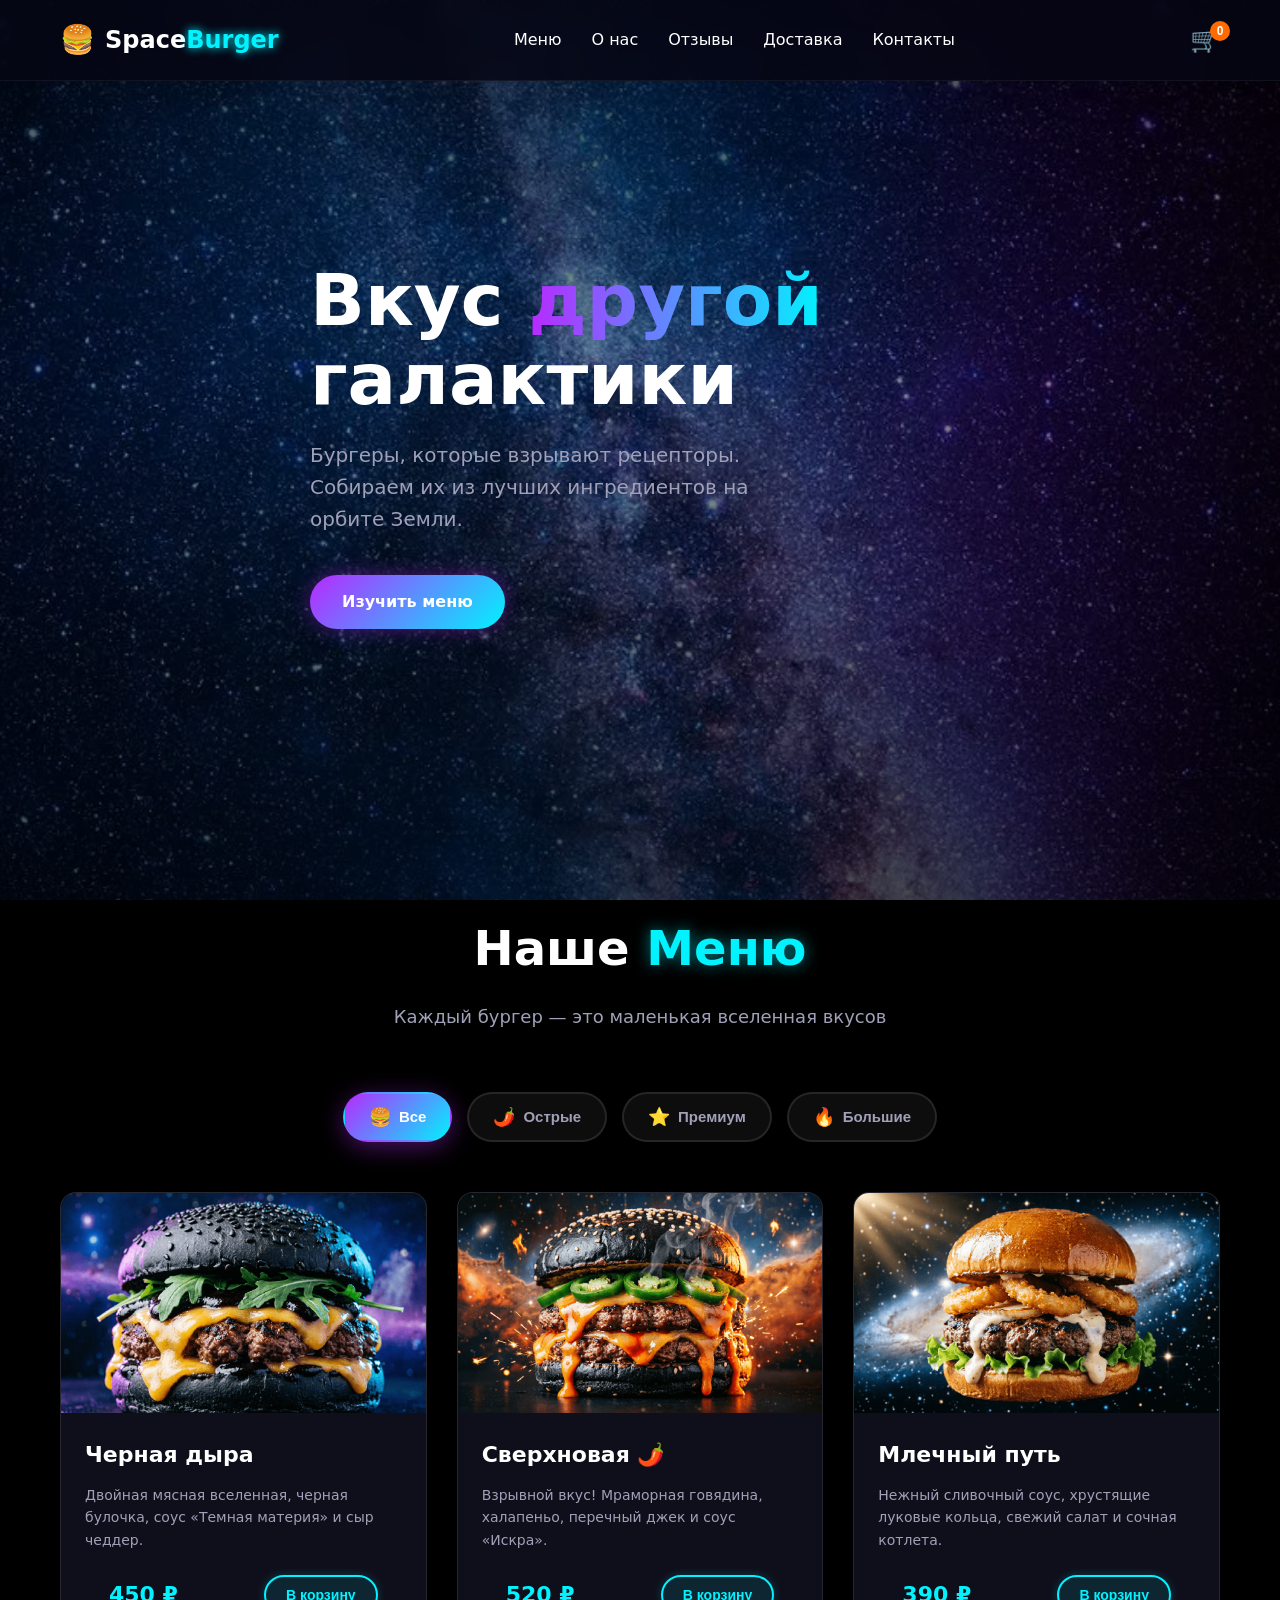
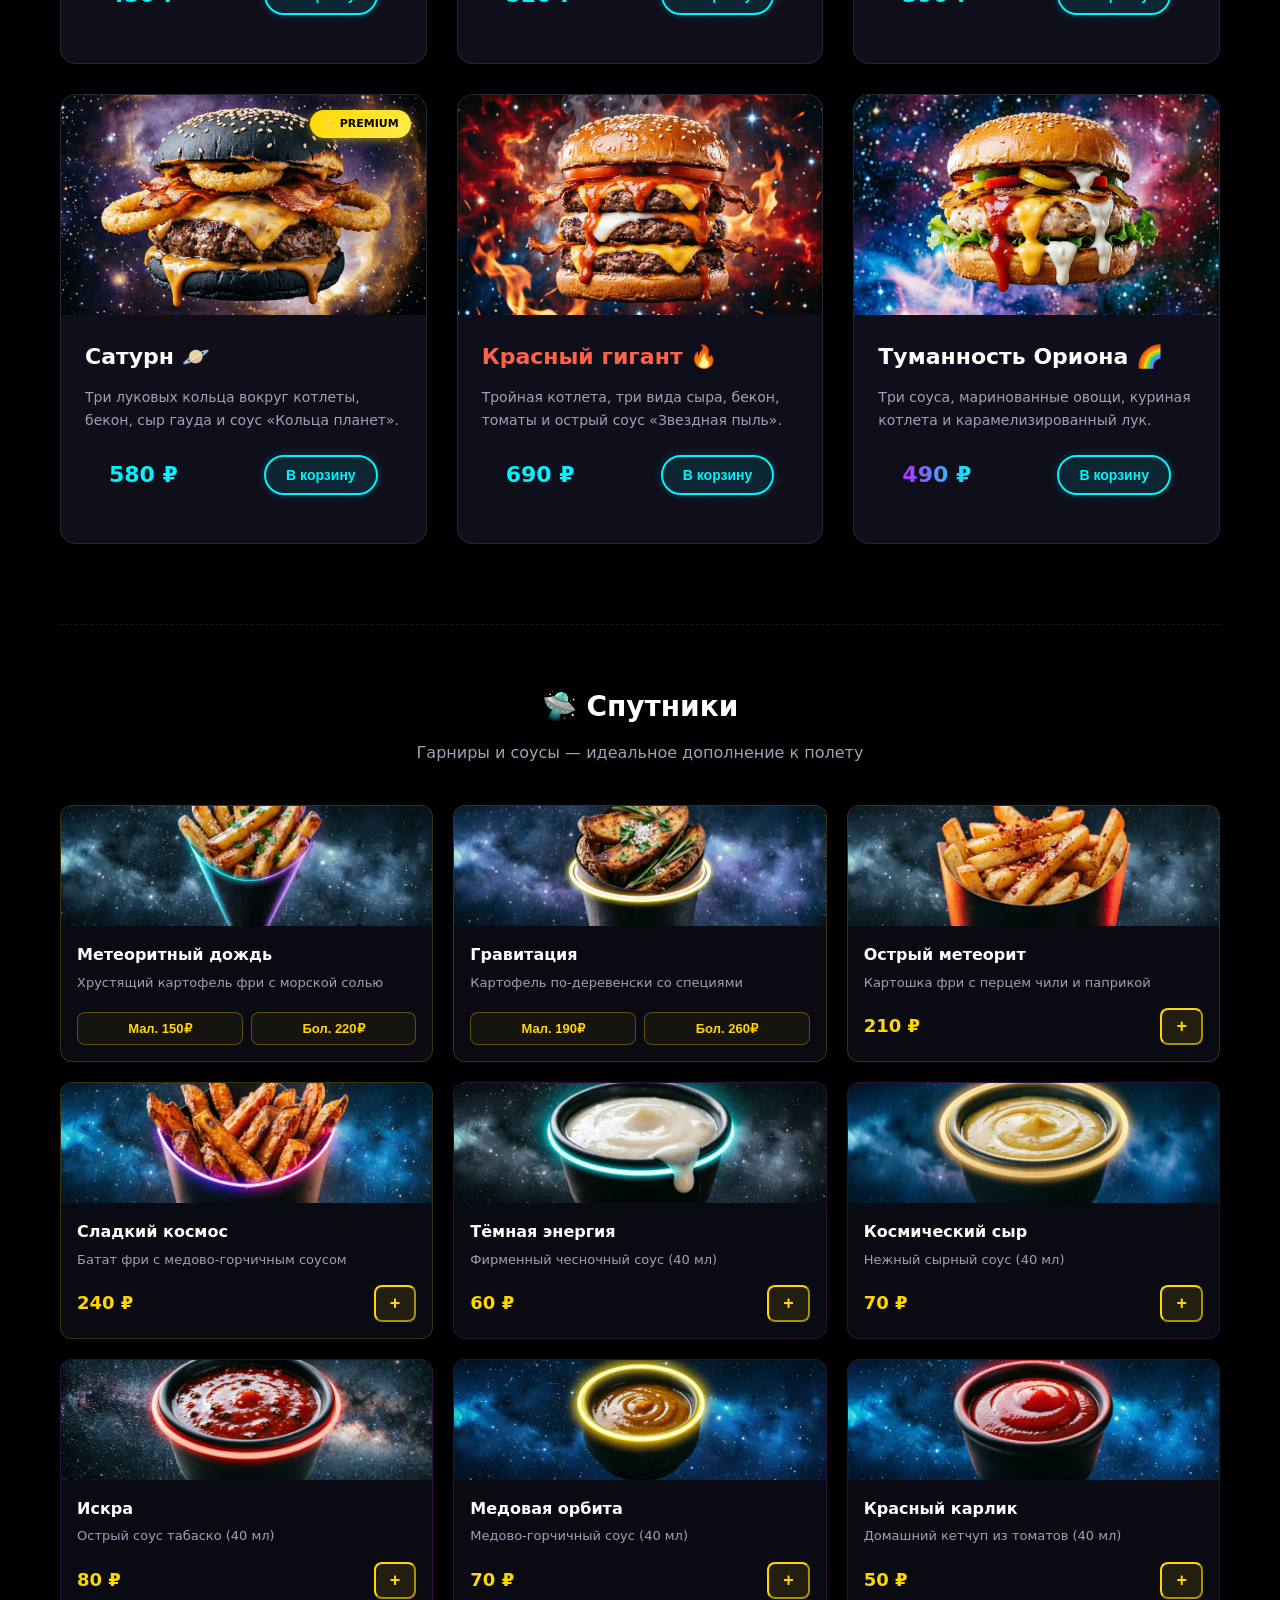
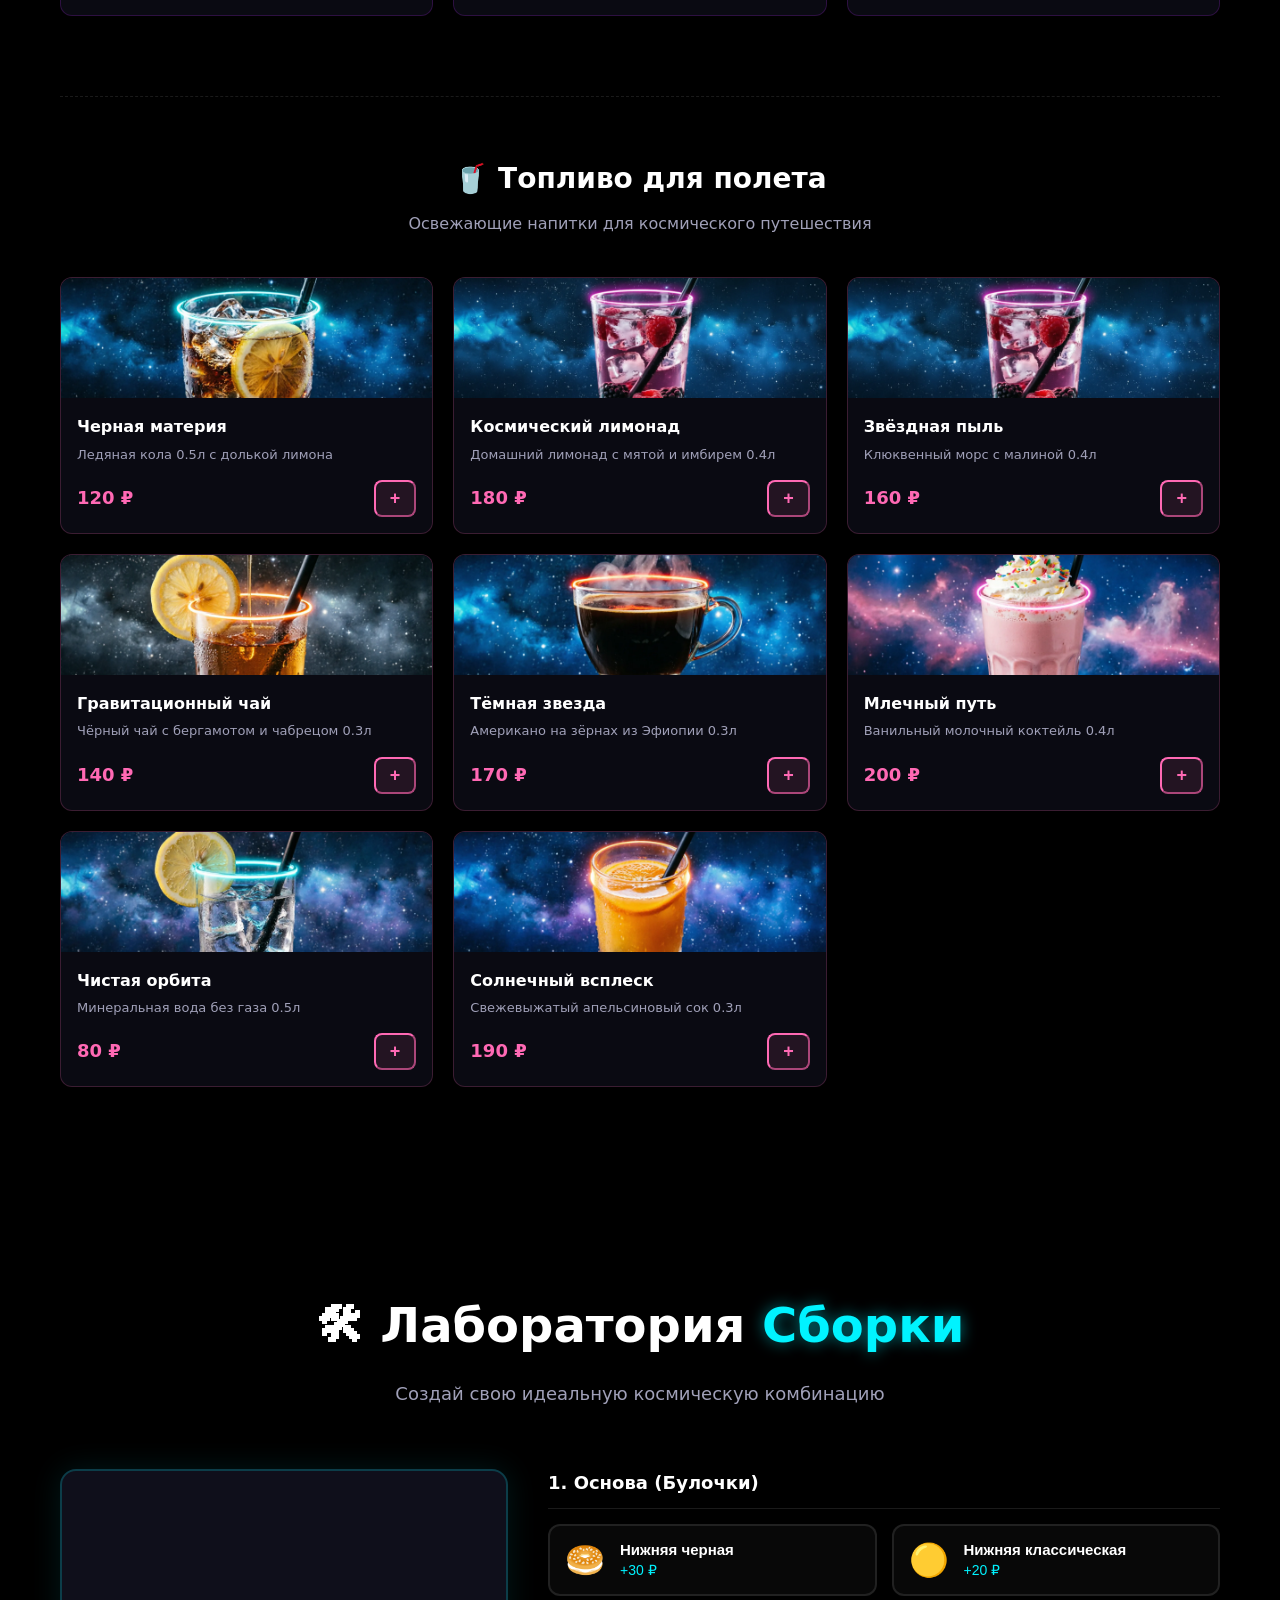
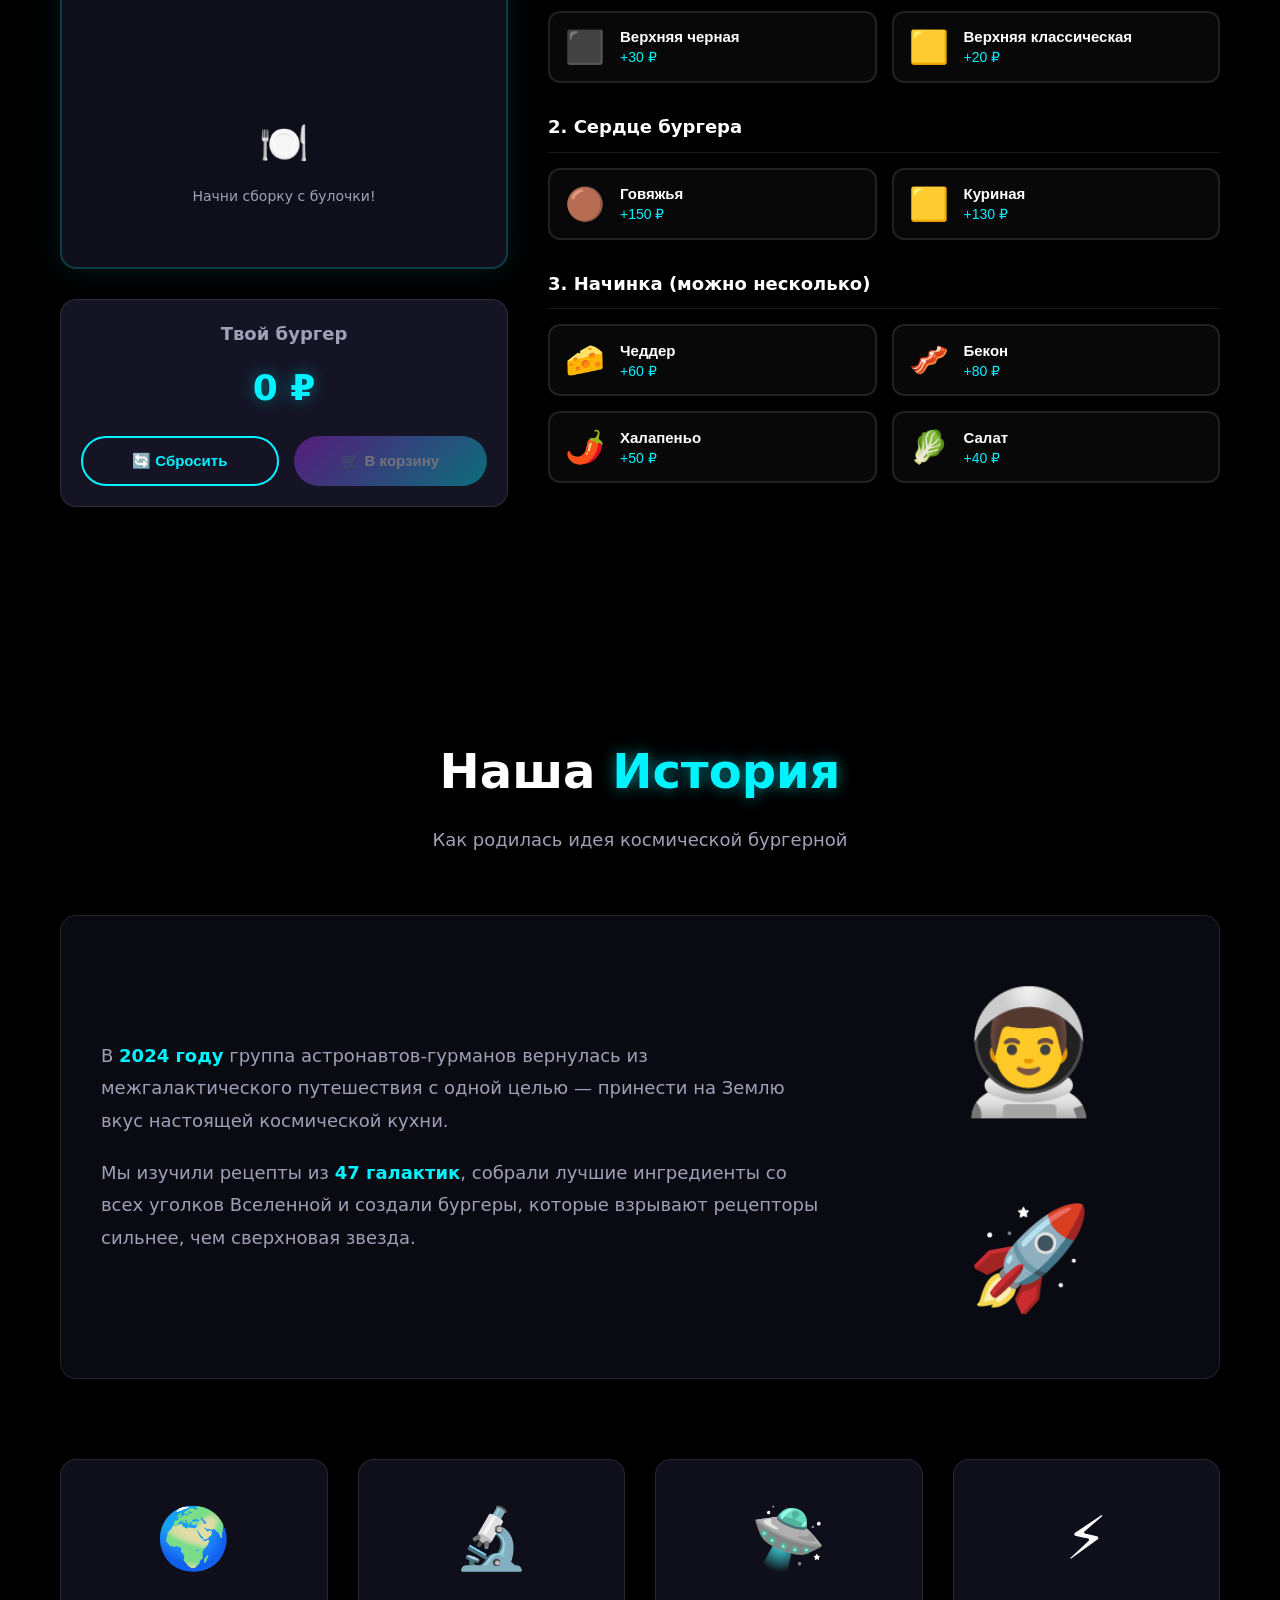
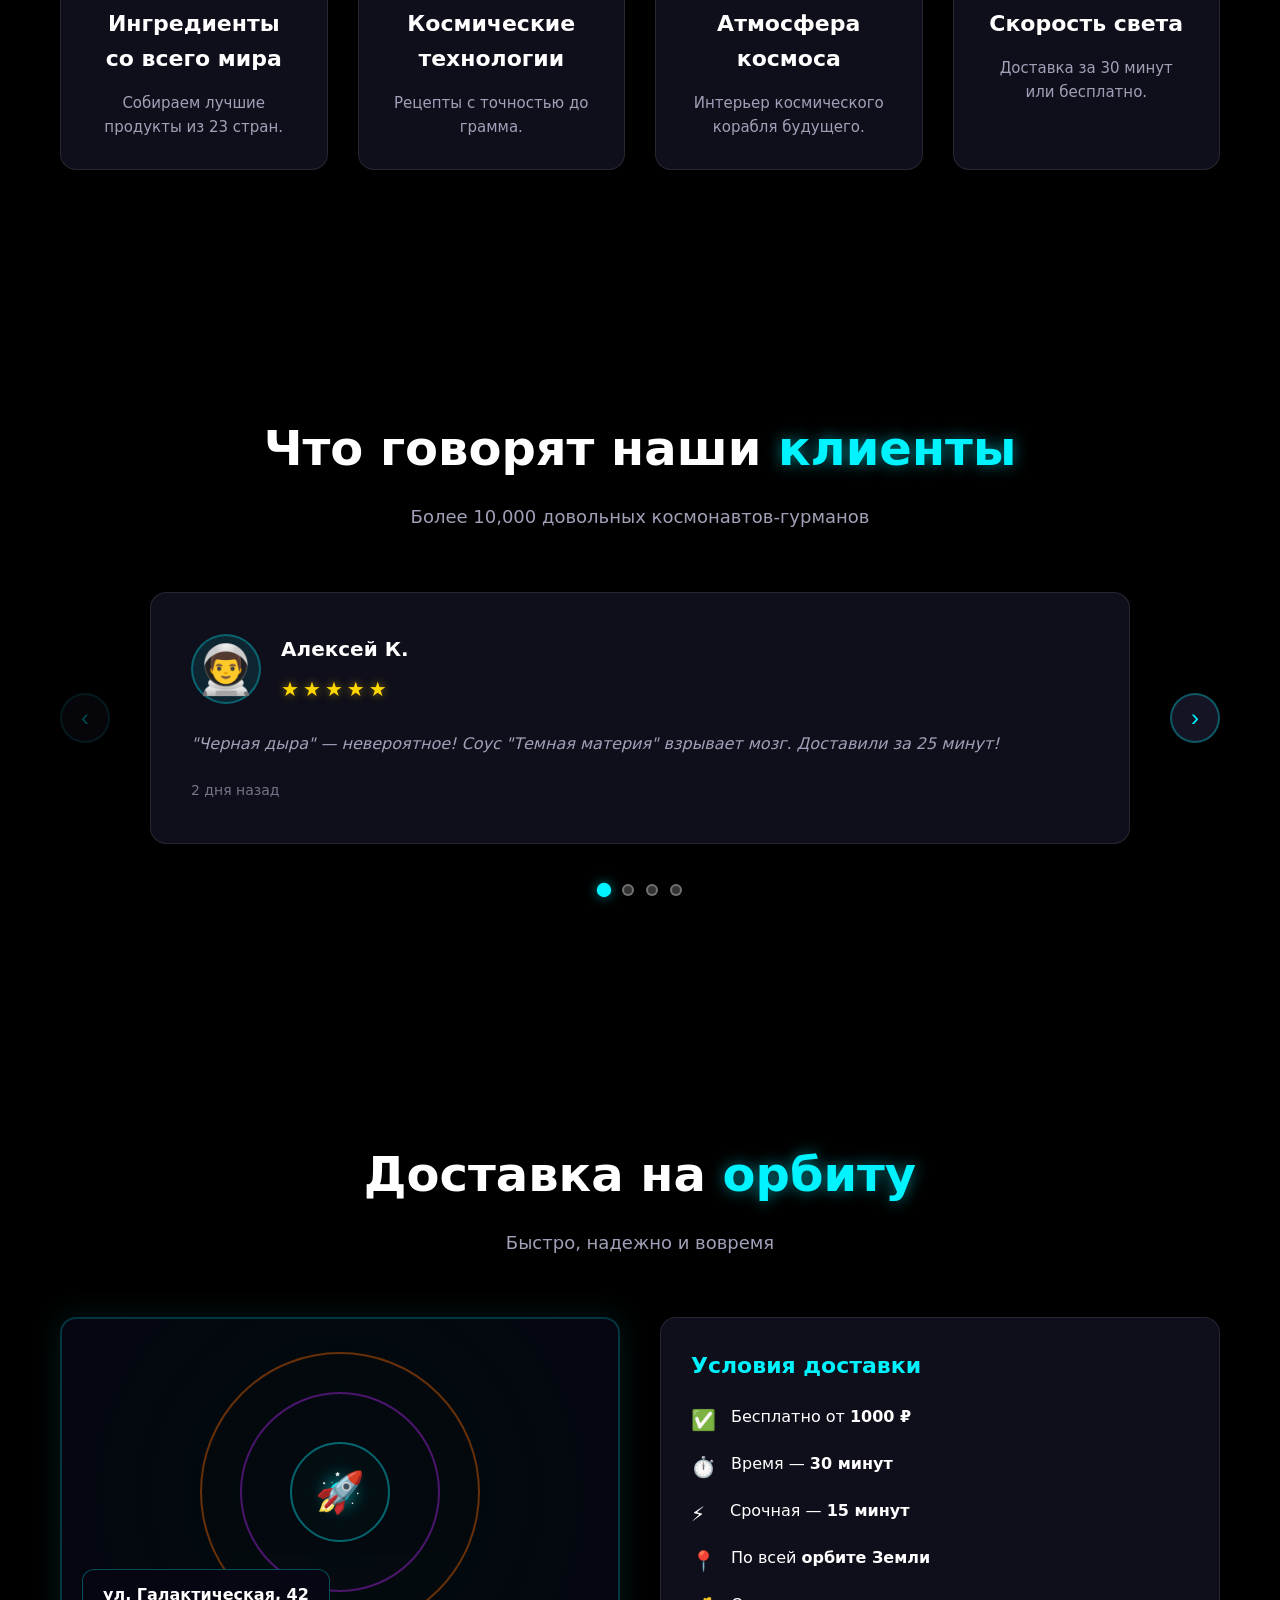
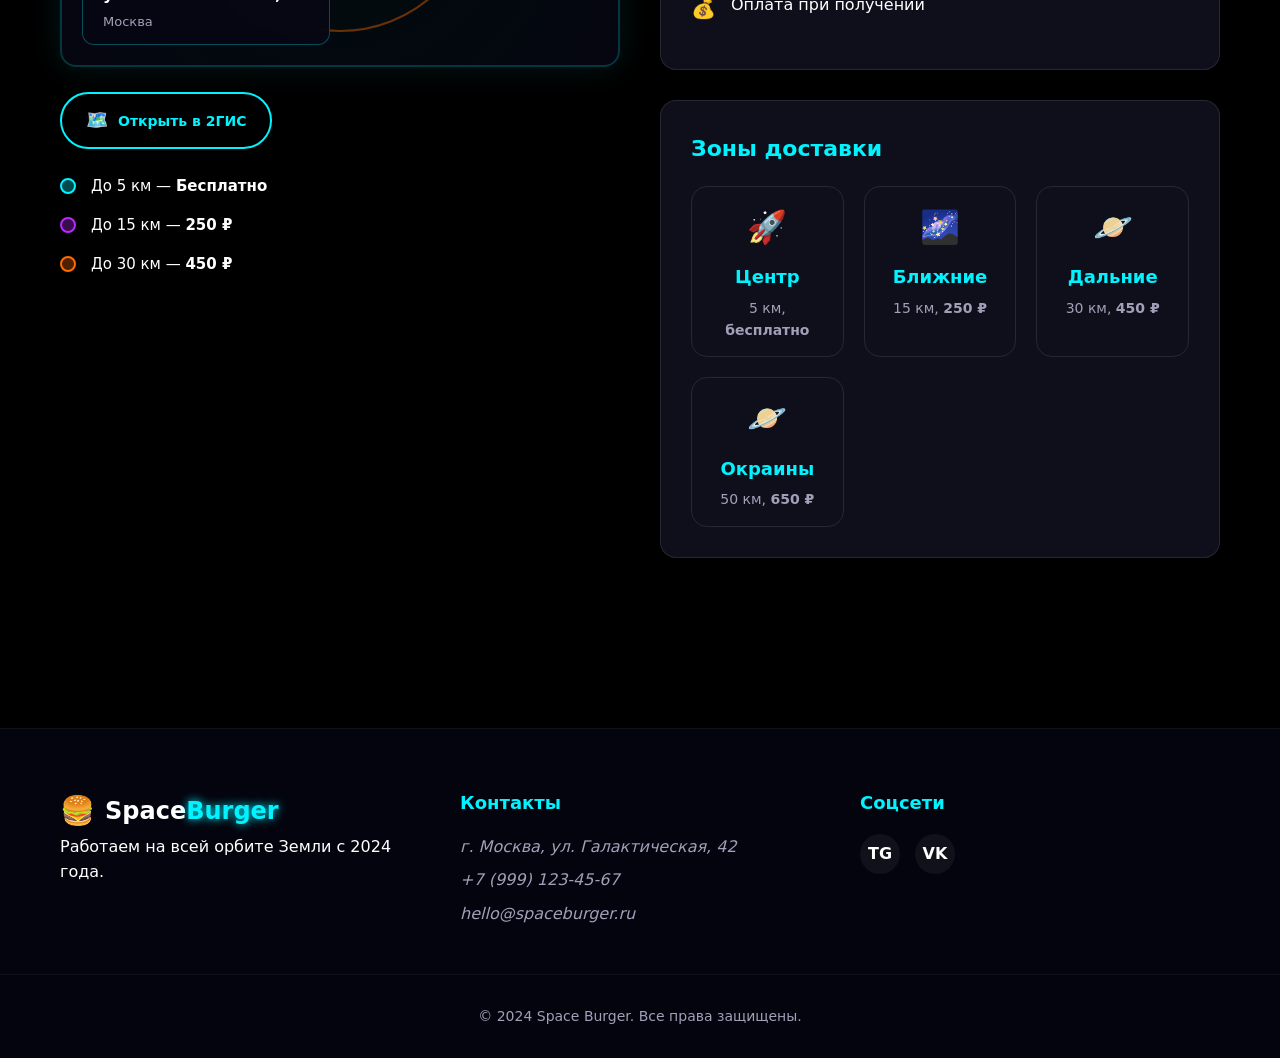
==== index.html @ 0bfbc7d1 "Произвел рефакторинг js по модулям" ====
<!doctype html>
<html lang="ru">
  <head>
    <meta charset="UTF-8" />
    <meta name="viewport" content="width=device-width, initial-scale=1.0" />
    <title>Space Burger — Космические бургеры в твоем городе</title>
    <meta
      name="description"
      content="Space Burger — уникальный ресторан космической кухни."
    />
    <link rel="stylesheet" href="css/style.css" />
  </head>
  <body class="page">
    <div class="preloader" id="preloader">
      <div class="preloader__content">
        <div class="preloader__rocket">🚀</div>
        <p class="preloader__text">Заводим двигатели...</p>
      </div>
    </div>

    <div class="space-bg" aria-hidden="true">
      <div class="space-bg__layer"></div>
    </div>

    <header class="header">
      <div class="container header__container">
        <a href="/" class="logo"
          ><span class="logo__icon">🍔</span
          ><span class="logo__text"
            >Space<span class="logo__text--accent">Burger</span></span
          ></a
        >
        <nav class="nav header__nav" aria-label="Главная навигация">
          <ul class="nav__list">
            <li class="nav__item">
              <a href="#menu" class="nav__link">Меню</a>
            </li>
            <li class="nav__item">
              <a href="#about" class="nav__link">О нас</a>
            </li>
            <li class="nav__item">
              <a href="#reviews" class="nav__link">Отзывы</a>
            </li>
            <li class="nav__item">
              <a href="#delivery" class="nav__link">Доставка</a>
            </li>
            <li class="nav__item">
              <a href="#contacts" class="nav__link">Контакты</a>
            </li>
          </ul>
        </nav>
        <button class="btn-cart header__cart" aria-label="Открыть корзину">
          <span class="btn-cart__icon">🛒</span
          ><span class="btn-cart__count">0</span>
        </button>
        <button
          class="burger-btn header__burger"
          aria-label="Открыть меню"
          aria-expanded="false"
        >
          <span class="burger-btn__line"></span
          ><span class="burger-btn__line"></span
          ><span class="burger-btn__line"></span>
        </button>
      </div>
    </header>

    <main class="main">
      <section class="hero">
        <div class="container hero__container">
          <h1 class="hero__title">
            Вкус <span class="hero__title--accent">другой</span> галактики
          </h1>
          <p class="hero__subtitle">
            Бургеры, которые взрывают рецепторы. Собираем их из лучших
            ингредиентов на орбите Земли.
          </p>
          <a href="#menu" class="btn btn--primary hero__btn">Изучить меню</a>
        </div>
      </section>

      <section class="menu" id="menu">
        <div class="container menu__container">
          <h2 class="section-title">
            Наше <span class="section-title__accent">Меню</span>
          </h2>
          <p class="section-desc">
            Каждый бургер — это маленькая вселенная вкусов
          </p>

          <div class="menu-filters">
            <button
              class="menu-filters__btn menu-filters__btn--active"
              data-filter="all"
            >
              <span class="menu-filters__icon">🍔</span> Все
            </button>
            <button class="menu-filters__btn" data-filter="spicy">
              <span class="menu-filters__icon">🌶️</span> Острые
            </button>
            <button class="menu-filters__btn" data-filter="premium">
              <span class="menu-filters__icon">⭐</span> Премиум
            </button>
            <button class="menu-filters__btn" data-filter="big">
              <span class="menu-filters__icon">🔥</span> Большие
            </button>
          </div>

          <div class="menu__grid">
            <article class="menu-card" data-category="all">
              <img
                src="img/burger-blackhole-800.png"
                srcset="
                  img/burger-blackhole-400.png   400w,
                  img/burger-blackhole-800.png   800w,
                  img/burger-blackhole-1200.png 1200w
                "
                sizes="(max-width: 768px) 400px, (max-width: 1200px) 800px, 1200px"
                alt="Черная дыра"
                class="menu-card__img"
                loading="lazy"
              />
              <div class="menu-card__body">
                <h3 class="menu-card__title">Черная дыра</h3>
                <p class="menu-card__desc">
                  Двойная мясная вселенная, черная булочка, соус «Темная
                  материя» и сыр чеддер.
                </p>
                <div class="menu-card__footer">
                  <span class="menu-card__price">450 ₽</span
                  ><button
                    type="button"
                    class="btn btn--secondary menu-card__btn"
                    data-id="1"
                  >
                    В корзину
                  </button>
                </div>
              </div>
            </article>
            <article class="menu-card menu-card--spicy" data-category="spicy">
              <img
                src="img/burger-supernova-800.png"
                srcset="
                  img/burger-supernova-400.png   400w,
                  img/burger-supernova-800.png   800w,
                  img/burger-supernova-1200.png 1200w
                "
                sizes="(max-width: 768px) 400px, (max-width: 1200px) 800px, 1200px"
                alt="Сверхновая"
                class="menu-card__img"
                loading="lazy"
              />
              <div class="menu-card__body">
                <h3 class="menu-card__title">Сверхновая 🌶️</h3>
                <p class="menu-card__desc">
                  Взрывной вкус! Мраморная говядина, халапеньо, перечный джек и
                  соус «Искра».
                </p>
                <div class="menu-card__footer">
                  <span class="menu-card__price">520 ₽</span
                  ><button
                    type="button"
                    class="btn btn--secondary menu-card__btn"
                    data-id="2"
                  >
                    В корзину
                  </button>
                </div>
              </div>
            </article>
            <article class="menu-card" data-category="all">
              <img
                src="img/burger-milkyway-800.png"
                srcset="
                  img/burger-milkyway-400.png   400w,
                  img/burger-milkyway-800.png   800w,
                  img/burger-milkyway-1200.png 1200w
                "
                sizes="(max-width: 768px) 400px, (max-width: 1200px) 800px, 1200px"
                alt="Млечный путь"
                class="menu-card__img"
                loading="lazy"
              />
              <div class="menu-card__body">
                <h3 class="menu-card__title">Млечный путь</h3>
                <p class="menu-card__desc">
                  Нежный сливочный соус, хрустящие луковые кольца, свежий салат
                  и сочная котлета.
                </p>
                <div class="menu-card__footer">
                  <span class="menu-card__price">390 ₽</span
                  ><button
                    type="button"
                    class="btn btn--secondary menu-card__btn"
                    data-id="3"
                  >
                    В корзину
                  </button>
                </div>
              </div>
            </article>
            <article
              class="menu-card menu-card--premium"
              data-category="premium"
            >
              <img
                src="img/burger-saturn-800.png"
                srcset="
                  img/burger-saturn-400.png   400w,
                  img/burger-saturn-800.png   800w,
                  img/burger-saturn-1200.png 1200w
                "
                sizes="(max-width: 768px) 400px, (max-width: 1200px) 800px, 1200px"
                alt="Сатурн"
                class="menu-card__img"
                loading="lazy"
              />
              <div class="menu-card__body">
                <h3 class="menu-card__title">Сатурн 🪐</h3>
                <p class="menu-card__desc">
                  Три луковых кольца вокруг котлеты, бекон, сыр гауда и соус
                  «Кольца планет».
                </p>
                <div class="menu-card__footer">
                  <span class="menu-card__price">580 ₽</span
                  ><button
                    type="button"
                    class="btn btn--secondary menu-card__btn"
                    data-id="4"
                  >
                    В корзину
                  </button>
                </div>
              </div>
            </article>
            <article class="menu-card menu-card--big" data-category="big spicy">
              <img
                src="img/burger-redgiant-800.png"
                srcset="
                  img/burger-redgiant-400.png   400w,
                  img/burger-redgiant-800.png   800w,
                  img/burger-redgiant-1200.png 1200w
                "
                sizes="(max-width: 768px) 400px, (max-width: 1200px) 800px, 1200px"
                alt="Красный гигант"
                class="menu-card__img"
                loading="lazy"
              />
              <div class="menu-card__body">
                <h3 class="menu-card__title">Красный гигант 🔥</h3>
                <p class="menu-card__desc">
                  Тройная котлета, три вида сыра, бекон, томаты и острый соус
                  «Звездная пыль».
                </p>
                <div class="menu-card__footer">
                  <span class="menu-card__price">690 ₽</span
                  ><button
                    type="button"
                    class="btn btn--secondary menu-card__btn"
                    data-id="5"
                  >
                    В корзину
                  </button>
                </div>
              </div>
            </article>
            <article class="menu-card menu-card--colorful" data-category="all">
              <img
                src="img/burger-nebula-800.png"
                srcset="
                  img/burger-nebula-400.png   400w,
                  img/burger-nebula-800.png   800w,
                  img/burger-nebula-1200.png 1200w
                "
                sizes="(max-width: 768px) 400px, (max-width: 1200px) 800px, 1200px"
                alt="Туманность"
                class="menu-card__img"
                loading="lazy"
              />
              <div class="menu-card__body">
                <h3 class="menu-card__title">Туманность Ориона 🌈</h3>
                <p class="menu-card__desc">
                  Три соуса, маринованные овощи, куриная котлета и
                  карамелизированный лук.
                </p>
                <div class="menu-card__footer">
                  <span class="menu-card__price">490 ₽</span
                  ><button
                    type="button"
                    class="btn btn--secondary menu-card__btn"
                    data-id="6"
                  >
                    В корзину
                  </button>
                </div>
              </div>
            </article>
          </div>

          <!-- СПУТНИКИ -->
          <div class="sputniki">
            <h3 class="sputniki__title">🛸 Спутники</h3>
            <p class="sputniki__subtitle">
              Гарниры и соусы — идеальное дополнение к полету
            </p>
            <div class="sputniki__grid">
              <article class="sputniki-card">
                <div class="sputniki-card__img-wrapper">
                  <img
                    src="img/fries-small.webp"
                    alt="Маленькая порция картофеля фри"
                    class="sputniki-card__img"
                  />
                </div>
                <div class="sputniki-card__body">
                  <h4 class="sputniki-card__title">Метеоритный дождь</h4>
                  <p class="sputniki-card__desc">
                    Хрустящий картофель фри с морской солью
                  </p>
                  <div class="sputniki-card__sizes">
                    <button
                      type="button"
                      class="sputniki-card__size-btn add-to-cart-btn"
                      data-id="7"
                    >
                      Мал. 150₽
                    </button>
                    <button
                      type="button"
                      class="sputniki-card__size-btn add-to-cart-btn"
                      data-id="11"
                    >
                      Бол. 220₽
                    </button>
                  </div>
                </div>
              </article>
              <article class="sputniki-card">
                <div class="sputniki-card__img-wrapper">
                  <img
                    src="img/rustic_potatoes.webp"
                    alt="Картофель по-деревенски"
                    class="sputniki-card__img"
                  />
                </div>
                <div class="sputniki-card__body">
                  <h4 class="sputniki-card__title">Гравитация</h4>
                  <p class="sputniki-card__desc">
                    Картофель по-деревенски со специями
                  </p>
                  <div class="sputniki-card__sizes">
                    <button
                      type="button"
                      class="sputniki-card__size-btn add-to-cart-btn"
                      data-id="8"
                    >
                      Мал. 190₽
                    </button>
                    <button
                      type="button"
                      class="sputniki-card__size-btn add-to-cart-btn"
                      data-id="12"
                    >
                      Бол. 260₽
                    </button>
                  </div>
                </div>
              </article>
              <article class="sputniki-card sputniki-card--spicy">
                <div class="sputniki-card__img-wrapper">
                  <img
                    src="img/spicy_fries.webp"
                    alt="Острый метеорит"
                    class="sputniki-card__img"
                  />
                </div>
                <div class="sputniki-card__body">
                  <h4 class="sputniki-card__title">Острый метеорит</h4>
                  <p class="sputniki-card__desc">
                    Картошка фри с перцем чили и паприкой
                  </p>
                  <div class="sputniki-card__footer">
                    <span class="sputniki-card__price">210 ₽</span
                    ><button
                      type="button"
                      class="sputniki-card__btn add-to-cart-btn"
                      data-id="9"
                    >
                      +
                    </button>
                  </div>
                </div>
              </article>
              <article class="sputniki-card">
                <div class="sputniki-card__img-wrapper">
                  <img
                    src="img/sweet-potato.webp"
                    alt="Сладкий космос"
                    class="sputniki-card__img"
                  />
                </div>
                <div class="sputniki-card__body">
                  <h4 class="sputniki-card__title">Сладкий космос</h4>
                  <p class="sputniki-card__desc">
                    Батат фри с медово-горчичным соусом
                  </p>
                  <div class="sputniki-card__footer">
                    <span class="sputniki-card__price">240 ₽</span
                    ><button
                      type="button"
                      class="sputniki-card__btn add-to-cart-btn"
                      data-id="10"
                    >
                      +
                    </button>
                  </div>
                </div>
              </article>

              <!-- ЗАМЕНА СОУСОВ НА ИЗОБРАЖЕНИЯ -->
              <article class="sputniki-card sputniki-card--sauce">
                <div class="sputniki-card__img-wrapper">
                  <img
                    src="img/sauce-garlic.webp"
                    alt="Чесночный соус"
                    class="sputniki-card__img"
                  />
                </div>
                <div class="sputniki-card__body">
                  <h4 class="sputniki-card__title">Тёмная энергия</h4>
                  <p class="sputniki-card__desc">
                    Фирменный чесночный соус (40 мл)
                  </p>
                  <div class="sputniki-card__footer">
                    <span class="sputniki-card__price">60 ₽</span
                    ><button
                      type="button"
                      class="sputniki-card__btn add-to-cart-btn"
                      data-id="13"
                    >
                      +
                    </button>
                  </div>
                </div>
              </article>
              <article class="sputniki-card sputniki-card--sauce">
                <div class="sputniki-card__img-wrapper">
                  <img
                    src="img/sauce-cheese.webp"
                    alt="Сырный соус"
                    class="sputniki-card__img"
                  />
                </div>
                <div class="sputniki-card__body">
                  <h4 class="sputniki-card__title">Космический сыр</h4>
                  <p class="sputniki-card__desc">Нежный сырный соус (40 мл)</p>
                  <div class="sputniki-card__footer">
                    <span class="sputniki-card__price">70 ₽</span
                    ><button
                      type="button"
                      class="sputniki-card__btn add-to-cart-btn"
                      data-id="14"
                    >
                      +
                    </button>
                  </div>
                </div>
              </article>
              <article
                class="sputniki-card sputniki-card--sauce sputniki-card--spicy"
              >
                <div class="sputniki-card__img-wrapper">
                  <img
                    src="img/sauce-spicy.webp"
                    alt="Соус Искра"
                    class="sputniki-card__img"
                  />
                </div>
                <div class="sputniki-card__body">
                  <h4 class="sputniki-card__title">Искра</h4>
                  <p class="sputniki-card__desc">Острый соус табаско (40 мл)</p>
                  <div class="sputniki-card__footer">
                    <span class="sputniki-card__price">80 ₽</span
                    ><button
                      type="button"
                      class="sputniki-card__btn add-to-cart-btn"
                      data-id="15"
                    >
                      +
                    </button>
                  </div>
                </div>
              </article>
              <article class="sputniki-card sputniki-card--sauce">
                <div class="sputniki-card__img-wrapper">
                  <img
                    src="img/sauce-honey.webp"
                    alt="Медово-горчичный соус"
                    class="sputniki-card__img"
                  />
                </div>
                <div class="sputniki-card__body">
                  <h4 class="sputniki-card__title">Медовая орбита</h4>
                  <p class="sputniki-card__desc">
                    Медово-горчичный соус (40 мл)
                  </p>
                  <div class="sputniki-card__footer">
                    <span class="sputniki-card__price">70 ₽</span
                    ><button
                      type="button"
                      class="sputniki-card__btn add-to-cart-btn"
                      data-id="20"
                    >
                      +
                    </button>
                  </div>
                </div>
              </article>
              <article class="sputniki-card sputniki-card--sauce">
                <div class="sputniki-card__img-wrapper">
                  <img
                    src="img/sauce-ketchup.webp"
                    alt="Кетчуп"
                    class="sputniki-card__img"
                  />
                </div>
                <div class="sputniki-card__body">
                  <h4 class="sputniki-card__title">Красный карлик</h4>
                  <p class="sputniki-card__desc">
                    Домашний кетчуп из томатов (40 мл)
                  </p>
                  <div class="sputniki-card__footer">
                    <span class="sputniki-card__price">50 ₽</span
                    ><button
                      type="button"
                      class="sputniki-card__btn add-to-cart-btn"
                      data-id="21"
                    >
                      +
                    </button>
                  </div>
                </div>
              </article>
            </div>
          </div>

          <!-- НАПИТКИ -->
          <div class="napitki">
            <h3 class="napitki__title">🥤 Топливо для полета</h3>
            <p class="napitki__subtitle">
              Освежающие напитки для космического путешествия
            </p>
            <div class="napitki__grid">
              <article class="napitki-card">
                <div class="napitki-card__img-wrapper">
                  <img
                    src="img/drink-cola.webp"
                    alt="Кола"
                    class="napitki-card__img"
                  />
                </div>
                <div class="napitki-card__body">
                  <h4 class="napitki-card__title">Черная материя</h4>
                  <p class="napitki-card__desc">
                    Ледяная кола 0.5л с долькой лимона
                  </p>
                  <div class="napitki-card__footer">
                    <span class="napitki-card__price">120 ₽</span
                    ><button
                      type="button"
                      class="napitki-card__btn add-to-cart-btn"
                      data-id="16"
                    >
                      +
                    </button>
                  </div>
                </div>
              </article>
              <article class="napitki-card">
                <div class="napitki-card__img-wrapper">
                  <img
                    src="img/drink-morse.webp"
                    alt="Лимонад"
                    class="napitki-card__img"
                  />
                </div>
                <div class="napitki-card__body">
                  <h4 class="napitki-card__title">Космический лимонад</h4>
                  <p class="napitki-card__desc">
                    Домашний лимонад с мятой и имбирем 0.4л
                  </p>
                  <div class="napitki-card__footer">
                    <span class="napitki-card__price">180 ₽</span
                    ><button
                      type="button"
                      class="napitki-card__btn add-to-cart-btn"
                      data-id="17"
                    >
                      +
                    </button>
                  </div>
                </div>
              </article>
              <article class="napitki-card">
                <div class="napitki-card__img-wrapper">
                  <img
                    src="img/drink-morse.webp"
                    alt="Морс"
                    class="napitki-card__img"
                  />
                </div>
                <div class="napitki-card__body">
                  <h4 class="napitki-card__title">Звёздная пыль</h4>
                  <p class="napitki-card__desc">
                    Клюквенный морс с малиной 0.4л
                  </p>
                  <div class="napitki-card__footer">
                    <span class="napitki-card__price">160 ₽</span
                    ><button
                      type="button"
                      class="napitki-card__btn add-to-cart-btn"
                      data-id="18"
                    >
                      +
                    </button>
                  </div>
                </div>
              </article>
              <article class="napitki-card">
                <div class="napitki-card__img-wrapper">
                  <img
                    src="img/drink-tea.webp"
                    alt="Чай"
                    class="napitki-card__img"
                  />
                </div>
                <div class="napitki-card__body">
                  <h4 class="napitki-card__title">Гравитационный чай</h4>
                  <p class="napitki-card__desc">
                    Чёрный чай с бергамотом и чабрецом 0.3л
                  </p>
                  <div class="napitki-card__footer">
                    <span class="napitki-card__price">140 ₽</span
                    ><button
                      type="button"
                      class="napitki-card__btn add-to-cart-btn"
                      data-id="19"
                    >
                      +
                    </button>
                  </div>
                </div>
              </article>
              <article class="napitki-card">
                <div class="napitki-card__img-wrapper">
                  <img
                    src="img/drink-americano.webp"
                    alt="Американо"
                    class="napitki-card__img"
                  />
                </div>
                <div class="napitki-card__body">
                  <h4 class="napitki-card__title">Тёмная звезда</h4>
                  <p class="napitki-card__desc">
                    Американо на зёрнах из Эфиопии 0.3л
                  </p>
                  <div class="napitki-card__footer">
                    <span class="napitki-card__price">170 ₽</span
                    ><button
                      type="button"
                      class="napitki-card__btn add-to-cart-btn"
                      data-id="22"
                    >
                      +
                    </button>
                  </div>
                </div>
              </article>
              <article class="napitki-card">
                <div class="napitki-card__img-wrapper">
                  <img
                    src="img/drink-milkshake.webp"
                    alt="Молочный коктейль"
                    class="napitki-card__img"
                  />
                </div>
                <div class="napitki-card__body">
                  <h4 class="napitki-card__title">Млечный путь</h4>
                  <p class="napitki-card__desc">
                    Ванильный молочный коктейль 0.4л
                  </p>
                  <div class="napitki-card__footer">
                    <span class="napitki-card__price">200 ₽</span
                    ><button
                      type="button"
                      class="napitki-card__btn add-to-cart-btn"
                      data-id="23"
                    >
                      +
                    </button>
                  </div>
                </div>
              </article>
              <article class="napitki-card">
                <div class="napitki-card__img-wrapper">
                  <img
                    src="img/drink-water.webp"
                    alt="Вода"
                    class="napitki-card__img"
                  />
                </div>
                <div class="napitki-card__body">
                  <h4 class="napitki-card__title">Чистая орбита</h4>
                  <p class="napitki-card__desc">
                    Минеральная вода без газа 0.5л
                  </p>
                  <div class="napitki-card__footer">
                    <span class="napitki-card__price">80 ₽</span
                    ><button
                      type="button"
                      class="napitki-card__btn add-to-cart-btn"
                      data-id="24"
                    >
                      +
                    </button>
                  </div>
                </div>
              </article>
              <article class="napitki-card">
                <div class="napitki-card__img-wrapper">
                  <img
                    src="img/drink-orange.webp"
                    alt="Апельсиновый сок"
                    class="napitki-card__img"
                  />
                </div>
                <div class="napitki-card__body">
                  <h4 class="napitki-card__title">Солнечный всплеск</h4>
                  <p class="napitki-card__desc">
                    Свежевыжатый апельсиновый сок 0.3л
                  </p>
                  <div class="napitki-card__footer">
                    <span class="napitki-card__price">190 ₽</span
                    ><button
                      type="button"
                      class="napitki-card__btn add-to-cart-btn"
                      data-id="25"
                    >
                      +
                    </button>
                  </div>
                </div>
              </article>
            </div>
          </div>
        </div>
      </section>
      <!-- СЕКЦИЯ КОНСТРУКТОРА БУРГЕРА -->
      <section class="builder" id="builder">
        <div class="container builder__container">
          <h2 class="section-title builder__title">
            🛠 Лаборатория <span class="section-title__accent">Сборки</span>
          </h2>
          <p class="section-desc builder__desc">
            Создай свою идеальную космическую комбинацию
          </p>

          <div class="builder__workspace">
            <!-- Левая часть: Визуализация бургера -->
            <div class="builder__visual">
              <div class="builder__plate">
                <div class="builder__stack" id="burgerStack">
                  <div class="builder__empty-state">
                    <span>🍽️</span>
                    <p>Начни сборку с булочки!</p>
                  </div>
                </div>
              </div>
              <div class="builder__summary">
                <h3 class="builder__total-name">Твой бургер</h3>
                <div class="builder__total-price" id="builderPrice">0 ₽</div>
                <div class="builder__actions">
                  <button
                    class="btn btn--secondary builder__btn-reset"
                    id="resetBuilder"
                  >
                    🔄 Сбросить
                  </button>
                  <button
                    class="btn btn--primary builder__btn-add"
                    id="addCustomToCart"
                    disabled
                  >
                    🛒 В корзину
                  </button>
                </div>
              </div>
            </div>

            <!-- Правая часть: Выбор ингредиентов -->
            <div class="builder__controls">
              <!-- Булочки -->
              <div class="builder__category">
                <h4 class="builder__category-title">1. Основа (Булочки)</h4>
                <div class="builder__options">
                  <!-- Нижняя булка -->
                  <button
                    class="builder__option"
                    data-type="bun-bottom"
                    data-name="Нижняя черная булка"
                    data-price="30"
                    data-visual="🥯"
                  >
                    <span class="builder__option-visual">🥯</span>
                    <span class="builder__option-info">
                      <span class="builder__option-name">Нижняя черная</span>
                      <span class="builder__option-price">+30 ₽</span>
                    </span>
                  </button>
                  <button
                    class="builder__option"
                    data-type="bun-bottom"
                    data-name="Нижняя классическая"
                    data-price="20"
                    data-visual="🟡"
                  >
                    <span class="builder__option-visual">🟡</span>
                    <span class="builder__option-info">
                      <span class="builder__option-name"
                        >Нижняя классическая</span
                      >
                      <span class="builder__option-price">+20 ₽</span>
                    </span>
                  </button>

                  <!-- Верхняя булка -->
                  <button
                    class="builder__option"
                    data-type="bun-top"
                    data-name="Верхняя черная булка"
                    data-price="30"
                    data-visual="⬛"
                  >
                    <span class="builder__option-visual">⬛</span>
                    <span class="builder__option-info">
                      <span class="builder__option-name">Верхняя черная</span>
                      <span class="builder__option-price">+30 ₽</span>
                    </span>
                  </button>
                  <button
                    class="builder__option"
                    data-type="bun-top"
                    data-name="Верхняя классическая"
                    data-price="20"
                    data-visual="🟨"
                  >
                    <span class="builder__option-visual">🟨</span>
                    <span class="builder__option-info">
                      <span class="builder__option-name"
                        >Верхняя классическая</span
                      >
                      <span class="builder__option-price">+20 ₽</span>
                    </span>
                  </button>
                </div>
              </div>

              <!-- Котлеты -->
              <div class="builder__category">
                <h4 class="builder__category-title">2. Сердце бургера</h4>
                <div class="builder__options">
                  <button
                    class="builder__option"
                    data-type="patty"
                    data-name="Говяжья котлета"
                    data-price="150"
                    data-visual="🟤"
                  >
                    <span class="builder__option-visual">🟤</span>
                    <span class="builder__option-info">
                      <span class="builder__option-name">Говяжья</span>
                      <span class="builder__option-price">+150 ₽</span>
                    </span>
                  </button>
                  <button
                    class="builder__option"
                    data-type="patty"
                    data-name="Куриная котлета"
                    data-price="130"
                    data-visual="🟨"
                  >
                    <span class="builder__option-visual">🟨</span>
                    <span class="builder__option-info">
                      <span class="builder__option-name">Куриная</span>
                      <span class="builder__option-price">+130 ₽</span>
                    </span>
                  </button>
                </div>
              </div>

              <!-- Начинка -->
              <div class="builder__category">
                <h4 class="builder__category-title">
                  3. Начинка (можно несколько)
                </h4>
                <div class="builder__options">
                  <button
                    class="builder__option"
                    data-type="topping"
                    data-name="Сыр Чеддер"
                    data-price="60"
                    data-visual="🧀"
                  >
                    <span class="builder__option-visual">🧀</span>
                    <span class="builder__option-info">
                      <span class="builder__option-name">Чеддер</span>
                      <span class="builder__option-price">+60 ₽</span>
                    </span>
                  </button>
                  <button
                    class="builder__option"
                    data-type="topping"
                    data-name="Бекон"
                    data-price="80"
                    data-visual="🥓"
                  >
                    <span class="builder__option-visual">🥓</span>
                    <span class="builder__option-info">
                      <span class="builder__option-name">Бекон</span>
                      <span class="builder__option-price">+80 ₽</span>
                    </span>
                  </button>
                  <button
                    class="builder__option"
                    data-type="topping"
                    data-name="Халапеньо"
                    data-price="50"
                    data-visual="🌶️"
                  >
                    <span class="builder__option-visual">🌶️</span>
                    <span class="builder__option-info">
                      <span class="builder__option-name">Халапеньо</span>
                      <span class="builder__option-price">+50 ₽</span>
                    </span>
                  </button>
                  <button
                    class="builder__option"
                    data-type="topping"
                    data-name="Свежий салат"
                    data-price="40"
                    data-visual="🥬"
                  >
                    <span class="builder__option-visual">🥬</span>
                    <span class="builder__option-info">
                      <span class="builder__option-name">Салат</span>
                      <span class="builder__option-price">+40 ₽</span>
                    </span>
                  </button>
                </div>
              </div>
            </div>
          </div>
        </div>
      </section>
      <section class="about" id="about">
        <div class="container about__container">
          <h2 class="section-title">
            Наша <span class="section-title__accent">История</span>
          </h2>
          <p class="section-desc">Как родилась идея космической бургерной</p>
          <div class="about__story">
            <div class="about__story-text">
              <p>
                В <strong>2024 году</strong> группа астронавтов-гурманов
                вернулась из межгалактического путешествия с одной целью —
                принести на Землю вкус настоящей космической кухни.
              </p>
              <p>
                Мы изучили рецепты из <strong>47 галактик</strong>, собрали
                лучшие ингредиенты со всех уголков Вселенной и создали бургеры,
                которые взрывают рецепторы сильнее, чем сверхновая звезда.
              </p>
            </div>
            <div class="about__story-visual">
              <div class="about__astronaut">👨‍🚀</div>
              <div class="about__rocket">🚀</div>
            </div>
          </div>
          <div class="about__features">
            <div class="feature-card about__feature">
              <div class="feature-card__icon">🌍</div>
              <h3 class="feature-card__title">Ингредиенты со всего мира</h3>
              <p class="feature-card__desc">
                Собираем лучшие продукты из 23 стран.
              </p>
            </div>
            <div class="feature-card about__feature">
              <div class="feature-card__icon">🔬</div>
              <h3 class="feature-card__title">Космические технологии</h3>
              <p class="feature-card__desc">Рецепты с точностью до грамма.</p>
            </div>
            <div class="feature-card about__feature">
              <div class="feature-card__icon">🛸</div>
              <h3 class="feature-card__title">Атмосфера космоса</h3>
              <p class="feature-card__desc">
                Интерьер космического корабля будущего.
              </p>
            </div>
            <div class="feature-card about__feature">
              <div class="feature-card__icon">⚡</div>
              <h3 class="feature-card__title">Скорость света</h3>
              <p class="feature-card__desc">
                Доставка за 30 минут или бесплатно.
              </p>
            </div>
          </div>
        </div>
      </section>

      <section class="reviews" id="reviews">
        <div class="container reviews__container">
          <h2 class="section-title">
            Что говорят наши <span class="section-title__accent">клиенты</span>
          </h2>
          <p class="section-desc">
            Более 10,000 довольных космонавтов-гурманов
          </p>
          <div class="reviews__carousel">
            <button
              class="reviews__btn reviews__btn--prev"
              aria-label="Предыдущий"
            >
              <span>‹</span>
            </button>
            <div class="reviews__track">
              <div class="reviews__slides" id="reviewsSlides">
                <div class="review-card">
                  <div class="review-card__content">
                    <div class="review-card__header">
                      <div class="review-card__avatar">👨‍🚀</div>
                      <div class="review-card__info">
                        <h4 class="review-card__name">Алексей К.</h4>
                        <div class="review-card__rating">
                          <span class="review-card__star">★</span
                          ><span class="review-card__star">★</span
                          ><span class="review-card__star">★</span
                          ><span class="review-card__star">★</span
                          ><span class="review-card__star">★</span>
                        </div>
                      </div>
                    </div>
                    <p class="review-card__text">
                      "Черная дыра" — невероятное! Соус "Темная материя"
                      взрывает мозг. Доставили за 25 минут!
                    </p>
                    <span class="review-card__date">2 дня назад</span>
                  </div>
                </div>
                <div class="review-card">
                  <div class="review-card__content">
                    <div class="review-card__header">
                      <div class="review-card__avatar">👩‍🚀</div>
                      <div class="review-card__info">
                        <h4 class="review-card__name">Мария С.</h4>
                        <div class="review-card__rating">
                          <span class="review-card__star">★</span
                          ><span class="review-card__star">★</span
                          ><span class="review-card__star">★</span
                          ><span class="review-card__star">★</span
                          ><span class="review-card__star">★</span>
                        </div>
                      </div>
                    </div>
                    <p class="review-card__text">
                      "Сатурн" на день рождения сына — восторг! Луковые кольца
                      вокруг котлеты — гениально.
                    </p>
                    <span class="review-card__date">5 дней назад</span>
                  </div>
                </div>
                <div class="review-card">
                  <div class="review-card__content">
                    <div class="review-card__header">
                      <div class="review-card__avatar">👨‍🍳</div>
                      <div class="review-card__info">
                        <h4 class="review-card__name">Дмитрий В.</h4>
                        <div class="review-card__rating">
                          <span class="review-card__star">★</span
                          ><span class="review-card__star">★</span
                          ><span class="review-card__star">★</span
                          ><span class="review-card__star">★</span
                          ><span class="review-card__star--empty">★</span>
                        </div>
                      </div>
                    </div>
                    <p class="review-card__text">
                      "Красный гигант" реально огромный! Тройная котлета, три
                      сыра — еле осилил.
                    </p>
                    <span class="review-card__date">1 неделю назад</span>
                  </div>
                </div>
                <div class="review-card">
                  <div class="review-card__content">
                    <div class="review-card__header">
                      <div class="review-card__avatar">👩‍💼</div>
                      <div class="review-card__info">
                        <h4 class="review-card__name">Елена П.</h4>
                        <div class="review-card__rating">
                          <span class="review-card__star">★</span
                          ><span class="review-card__star">★</span
                          ><span class="review-card__star">★</span
                          ><span class="review-card__star">★</span
                          ><span class="review-card__star">★</span>
                        </div>
                      </div>
                    </div>
                    <p class="review-card__text">
                      "Туманность Ориона" — фаворит! Три соуса, куриная котлета,
                      всё свежее.
                    </p>
                    <span class="review-card__date">2 недели назад</span>
                  </div>
                </div>
              </div>
            </div>
            <button
              class="reviews__btn reviews__btn--next"
              aria-label="Следующий"
            >
              <span>›</span>
            </button>
          </div>
          <div class="reviews__dots" id="reviewsDots"></div>
        </div>
      </section>

      <section class="delivery" id="delivery">
        <div class="container delivery__container">
          <h2 class="section-title">
            Доставка на <span class="section-title__accent">орбиту</span>
          </h2>
          <p class="section-desc">Быстро, надежно и вовремя</p>
          <div class="delivery__grid">
            <div class="delivery__map">
              <div class="delivery__map-placeholder">
                <div class="delivery__map-galaxy">
                  <div class="delivery__map-center"></div>
                  <div class="delivery__map-zone delivery__map-zone--1"></div>
                  <div class="delivery__map-zone delivery__map-zone--2"></div>
                  <div class="delivery__map-zone delivery__map-zone--3"></div>
                  <div class="delivery__map-rocket">🚀</div>
                </div>
                <div class="delivery__map-label">
                  <h4>ул. Галактическая, 42</h4>
                  <p>Москва</p>
                </div>
              </div>
              <a
                href="https://2gis.ru/moscow"
                target="_blank"
                rel="noopener noreferrer"
                class="btn btn--secondary delivery__map-link"
                ><span>🗺️</span> Открыть в 2ГИС</a
              >
              <div class="delivery__map-legend">
                <div class="delivery__legend-item">
                  <div
                    class="delivery__legend-icon delivery__legend-icon--1"
                  ></div>
                  <p>До 5 км — <strong>Бесплатно</strong></p>
                </div>
                <div class="delivery__legend-item">
                  <div
                    class="delivery__legend-icon delivery__legend-icon--2"
                  ></div>
                  <p>До 15 км — <strong>250 ₽</strong></p>
                </div>
                <div class="delivery__legend-item">
                  <div
                    class="delivery__legend-icon delivery__legend-icon--3"
                  ></div>
                  <p>До 30 км — <strong>450 ₽</strong></p>
                </div>
              </div>
            </div>
            <div class="delivery__info">
              <div class="delivery__info-card">
                <h3 class="delivery__info-title">Условия доставки</h3>
                <ul class="delivery__info-list">
                  <li class="delivery__info-item">
                    <span class="delivery__info-icon">✅</span>
                    <p>Бесплатно от <strong>1000 ₽</strong></p>
                  </li>
                  <li class="delivery__info-item">
                    <span class="delivery__info-icon">⏱️</span>
                    <p>Время — <strong>30 минут</strong></p>
                  </li>
                  <li class="delivery__info-item">
                    <span class="delivery__info-icon">⚡</span>
                    <p>Срочная — <strong>15 минут</strong></p>
                  </li>
                  <li class="delivery__info-item">
                    <span class="delivery__info-icon">📍</span>
                    <p>По всей <strong>орбите Земли</strong></p>
                  </li>
                  <li class="delivery__info-item">
                    <span class="delivery__info-icon">💰</span>
                    <p>Оплата при получении</p>
                  </li>
                </ul>
              </div>
              <div class="delivery__info-card">
                <h3 class="delivery__info-title">Зоны доставки</h3>
                <div class="delivery__zones">
                  <div class="delivery__zone">
                    <div class="delivery__zone-icon">🚀</div>
                    <h4 class="delivery__zone-title">Центр</h4>
                    <p class="delivery__zone-desc">
                      5 км, <strong>бесплатно</strong>
                    </p>
                  </div>
                  <div class="delivery__zone">
                    <div class="delivery__zone-icon">🌌</div>
                    <h4 class="delivery__zone-title">Ближние</h4>
                    <p class="delivery__zone-desc">
                      15 км, <strong>250 ₽</strong>
                    </p>
                  </div>
                  <div class="delivery__zone">
                    <div class="delivery__zone-icon">🪐</div>
                    <h4 class="delivery__zone-title">Дальние</h4>
                    <p class="delivery__zone-desc">
                      30 км, <strong>450 ₽</strong>
                    </p>
                  </div>
                  <div class="delivery__zone">
                    <div class="delivery__zone-icon">🪐</div>
                    <h4 class="delivery__zone-title">Окраины</h4>
                    <p class="delivery__zone-desc">
                      50 км, <strong>650 ₽</strong>
                    </p>
                  </div>
                </div>
              </div>
            </div>
          </div>
        </div>
      </section>
    </main>

    <footer class="footer" id="contacts">
      <div class="container footer__container">
        <div class="footer__col">
          <a href="/" class="logo"
            ><span class="logo__icon">🍔</span
            ><span class="logo__text"
              >Space<span class="logo__text--accent">Burger</span></span
            ></a
          >
          <p class="footer__desc">Работаем на всей орбите Земли с 2024 года.</p>
        </div>
        <div class="footer__col">
          <h4 class="footer__col-title">Контакты</h4>
          <address class="footer__address">
            <p>г. Москва, ул. Галактическая, 42</p>
            <a href="tel:+79991234567" class="footer__link"
              >+7 (999) 123-45-67</a
            ><a href="mailto:hello@spaceburger.ru" class="footer__link"
              >hello@spaceburger.ru</a
            >
          </address>
        </div>
        <div class="footer__col">
          <h4 class="footer__col-title">Соцсети</h4>
          <div class="socials">
            <a href="#" class="socials__link" aria-label="Telegram">TG</a
            ><a href="#" class="socials__link" aria-label="VK">VK</a>
          </div>
        </div>
      </div>
      <div class="footer__bottom">
        <p>&copy; 2024 Space Burger. Все права защищены.</p>
      </div>
    </footer>

    <div class="cart-modal" id="cartModal" aria-hidden="true">
      <div class="cart-modal__overlay"></div>
      <div class="cart-modal__content">
        <button class="cart-modal__close" aria-label="Закрыть">
          <span>✕</span>
        </button>
        <h2 class="cart-modal__title">Твоя корзина</h2>
        <div class="cart-modal__items" id="cartItems">
          <div class="cart-modal__empty">
            <span class="cart-modal__empty-icon">🛒</span>
            <p>Корзина пуста</p>
            <p class="cart-modal__empty-text">Добавь бургеры из меню!</p>
          </div>
        </div>
        <div class="cart-modal__footer" id="cartFooter" style="display: none">
          <div class="cart-modal__total">
            <span class="cart-modal__total-label">Итого:</span>
            <span class="cart-modal__total-price" id="cartTotal">0 ₽</span>
          </div>
          <div class="cart-modal__actions">
            <button class="btn btn--danger cart-modal__clear" id="clearCartBtn">
              🗑️ Очистить
            </button>
            <button class="btn btn--primary cart-modal__checkout">
              Оформить заказ
            </button>
          </div>
        </div>
      </div>
    </div>

    <div class="checkout-modal" id="checkoutModal" aria-hidden="true">
      <div class="checkout-modal__overlay"></div>
      <div class="checkout-modal__content">
        <button class="checkout-modal__close" aria-label="Закрыть">
          <span>✕</span>
        </button>
        <h2 class="checkout-modal__title">Оформление заказа</h2>
        <p class="checkout-modal__subtitle">Заполни данные для доставки</p>
        <form class="checkout-form" id="checkoutForm" novalidate>
          <div class="checkout-form__group">
            <label class="checkout-form__label" for="name"
              ><span class="checkout-form__icon">👤</span> Имя</label
            ><input
              type="text"
              id="name"
              class="checkout-form__input"
              placeholder="Как к вам обращаться?"
              required
            /><span class="checkout-form__error" id="nameError"
              >Введите корректное имя</span
            >
          </div>
          <div class="checkout-form__group">
            <label class="checkout-form__label" for="phone"
              ><span class="checkout-form__icon">📱</span> Телефон</label
            ><input
              type="tel"
              id="phone"
              class="checkout-form__input"
              placeholder="+7 (999) 123-45-67"
              required
            /><span class="checkout-form__error" id="phoneError"
              >Формат: +7 (999) 123-45-67</span
            >
          </div>
          <div class="checkout-form__group">
            <label class="checkout-form__label" for="address"
              ><span class="checkout-form__icon">📍</span> Адрес</label
            ><input
              type="text"
              id="address"
              class="checkout-form__input"
              placeholder="Улица, дом, квартира"
              required
            /><span class="checkout-form__error" id="addressError"
              >Введите полный адрес</span
            >
          </div>
          <div class="checkout-form__group">
            <label class="checkout-form__label" for="comment"
              ><span class="checkout-form__icon">💬</span> Комментарий
              <span class="checkout-form__optional"
                >(необязательно)</span
              ></label
            ><textarea
              id="comment"
              class="checkout-form__input checkout-form__textarea"
              placeholder="Пожелания к заказу"
              rows="3"
            ></textarea>
          </div>
          <div class="checkout-form__summary">
            <div class="checkout-form__total">
              <span>Итого:</span
              ><span class="checkout-form__total-price" id="checkoutTotal"
                >0 ₽</span
              >
            </div>
          </div>
          <button type="submit" class="btn btn--primary checkout-form__submit">
            <span class="checkout-form__submit-text">🚀 Отправить</span
            ><span class="checkout-form__submit-loading" style="display: none"
              ><span class="spinner"></span> Отправляем...</span
            >
          </button>
        </form>
      </div>
      <div class="checkout-success" id="checkoutSuccess">
        <div class="checkout-success__content">
          <div class="checkout-success__rocket">🚀</div>
          <h3 class="checkout-success__title">Заказ принят!</h3>
          <p class="checkout-success__text">
            Бургер летит к вам!<br />Свяжемся через 5 минут.
          </p>
          <button
            class="btn btn--primary checkout-success__btn"
            id="successCloseBtn"
          >
            Отлично!
          </button>
        </div>
      </div>
    </div>

    <div id="toast-container" class="toast-container" aria-live="polite"></div>
    <button class="back-to-top" id="backToTop" aria-label="Наверх">🚀</button>
    <!-- МОДАЛКА ПОДТВЕРЖДЕНИЯ ОЧИСТКИ КОРЗИНЫ -->
    <div class="confirm-modal" id="confirmModal" aria-hidden="true">
      <div class="confirm-modal__overlay"></div>
      <div class="confirm-modal__content">
        <div class="confirm-modal__icon">⚠️</div>
        <h3 class="confirm-modal__title">Очистить корзину?</h3>
        <p class="confirm-modal__text">
          Все товары будут удалены. Это действие нельзя отменить.
        </p>
        <div class="confirm-modal__actions">
          <button
            class="btn btn--secondary confirm-modal__cancel"
            id="confirmCancelBtn"
          >
            Отмена
          </button>
          <button
            class="btn btn--danger confirm-modal__confirm"
            id="confirmOkBtn"
          >
            🗑️ Очистить
          </button>
        </div>
      </div>
    </div>
    <script type="module" src="js/main.js"></script>
  </body>
</html>
---- css/style.css ----
/* === ГЛАВНЫЙ ФАЙЛ СТИЛЕЙ === */
/* Подключение модулей в правильном порядке */

@import url("variables.css");
@import url("reset.css");
@import url("base.css");
@import url("buttons.css");
@import url("header.css");
@import url("hero.css");
@import url("menu.css");
@import url("sputniki.css");
@import url("napitki.css");
@import url("builder.css");
@import url("about.css");
@import url("reviews.css");
@import url("delivery.css");
@import url("footer.css");
@import url("modals.css");
@import url("toast.css");
@import url("responsive.css");
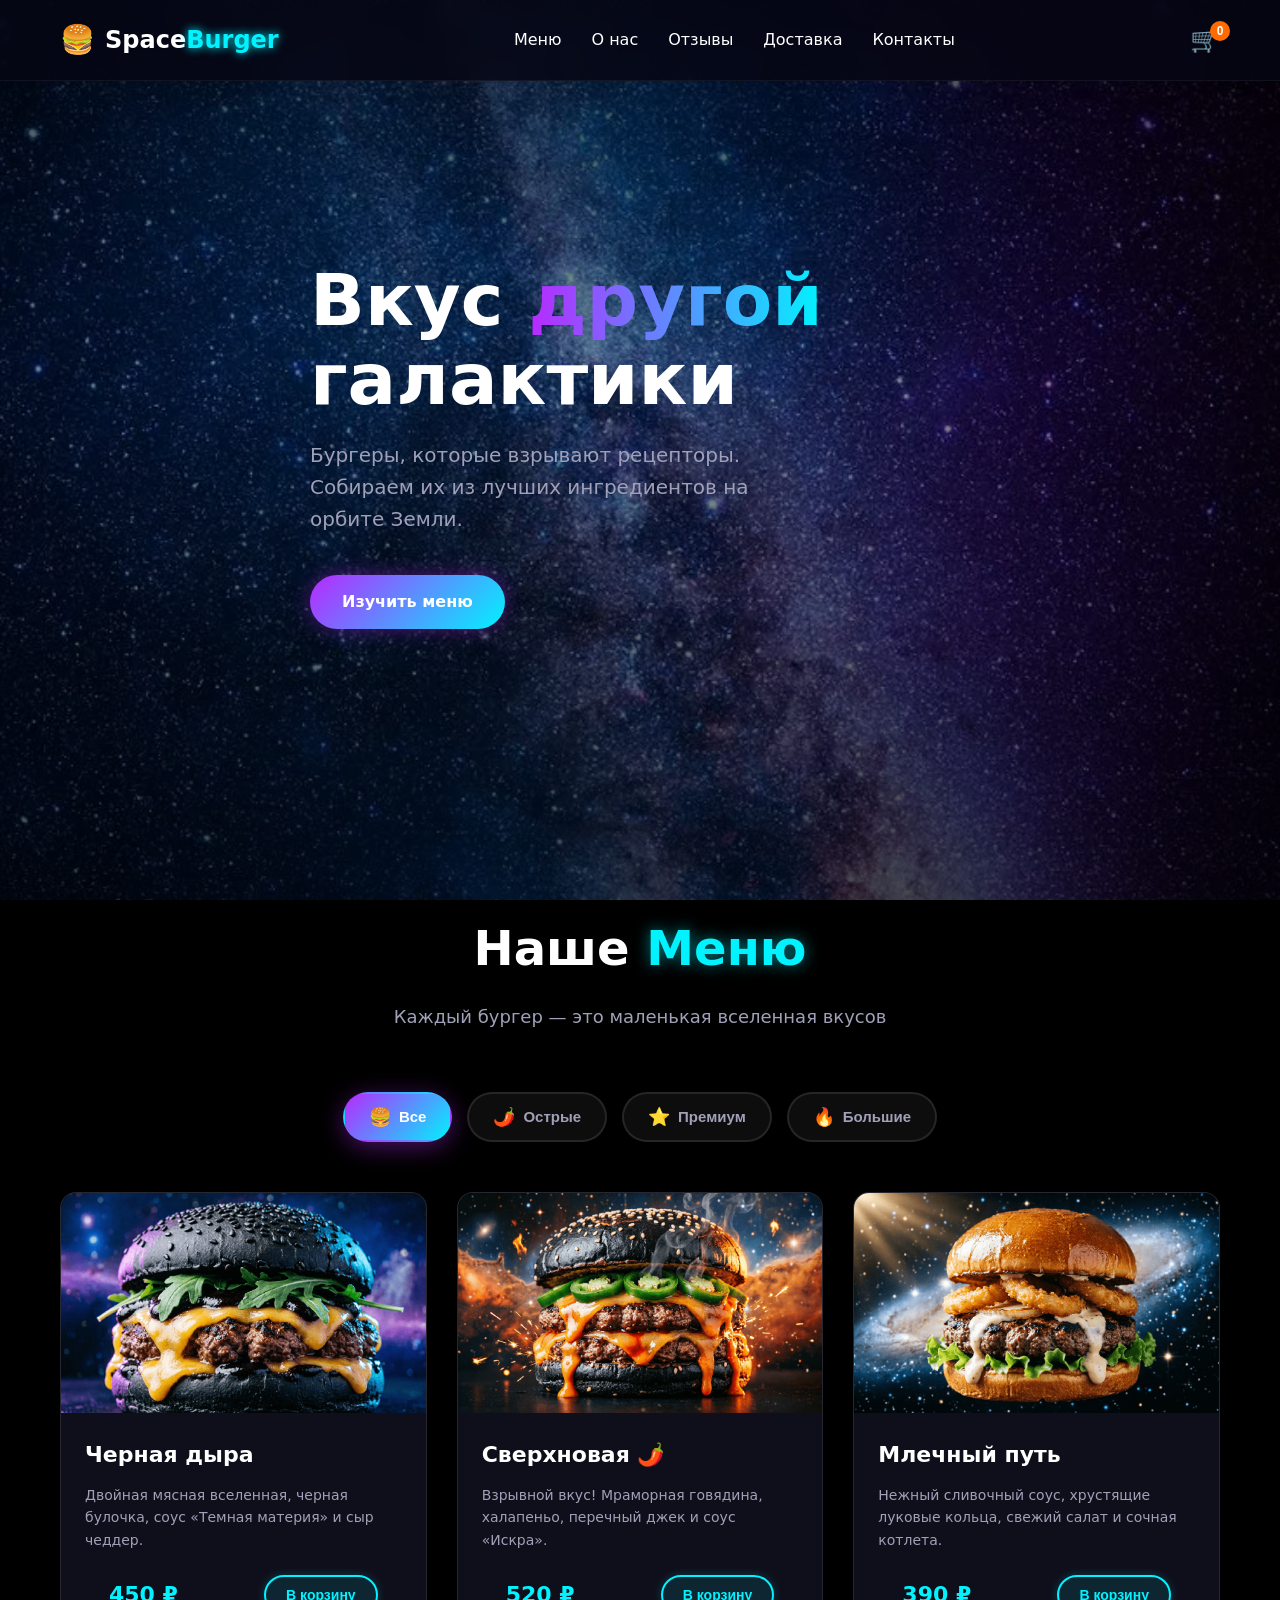
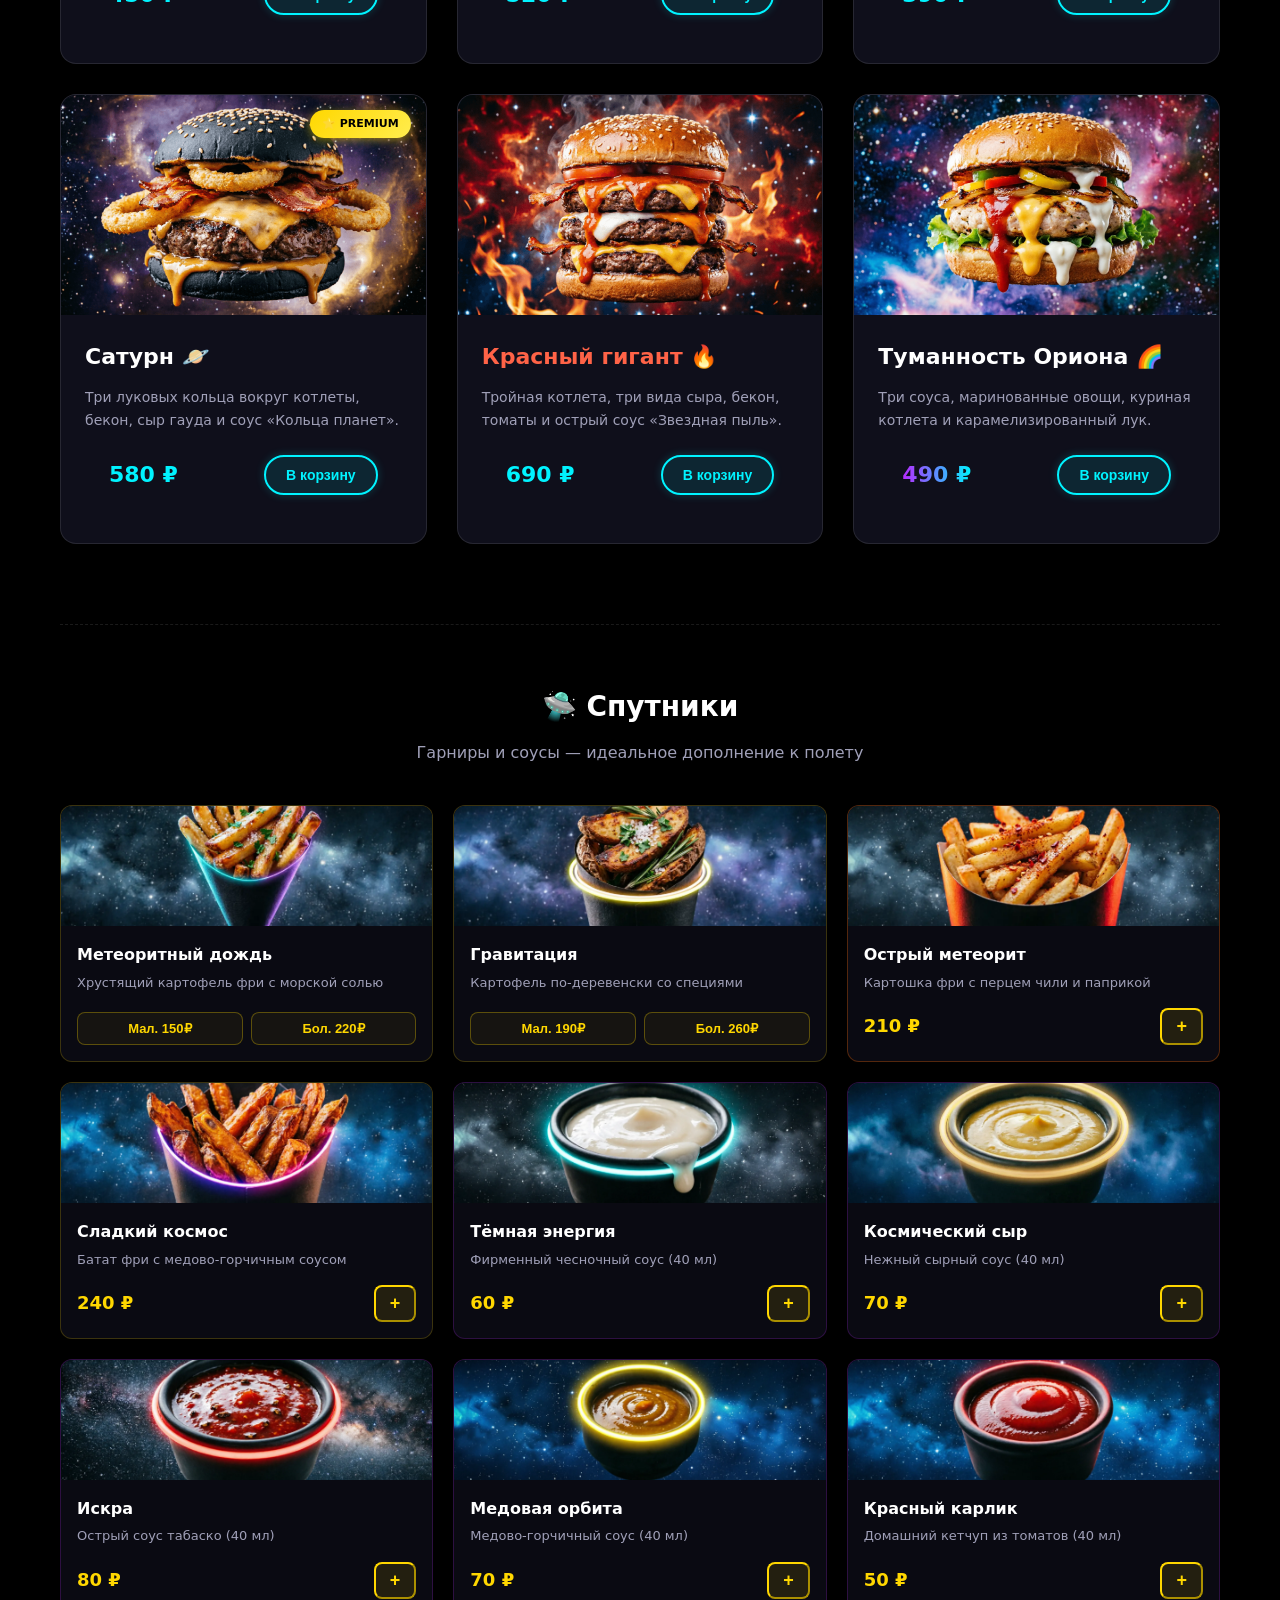
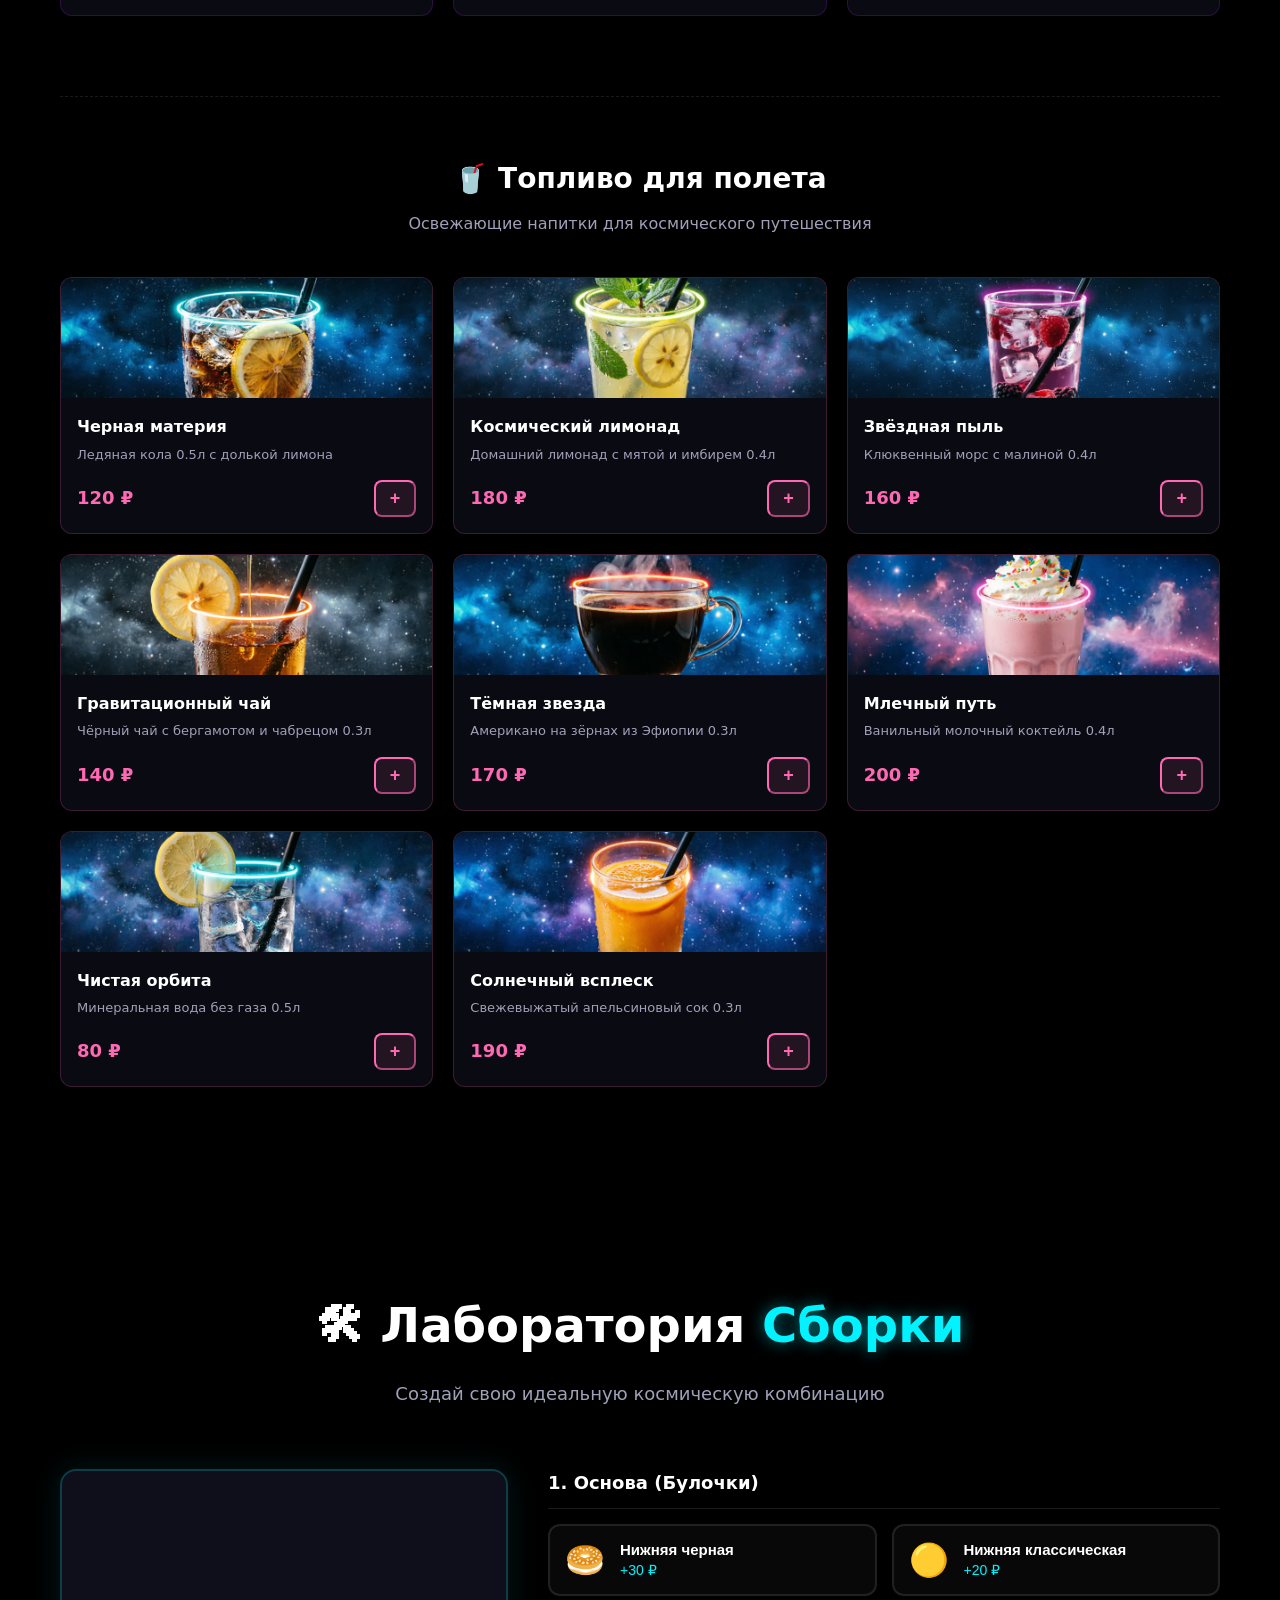
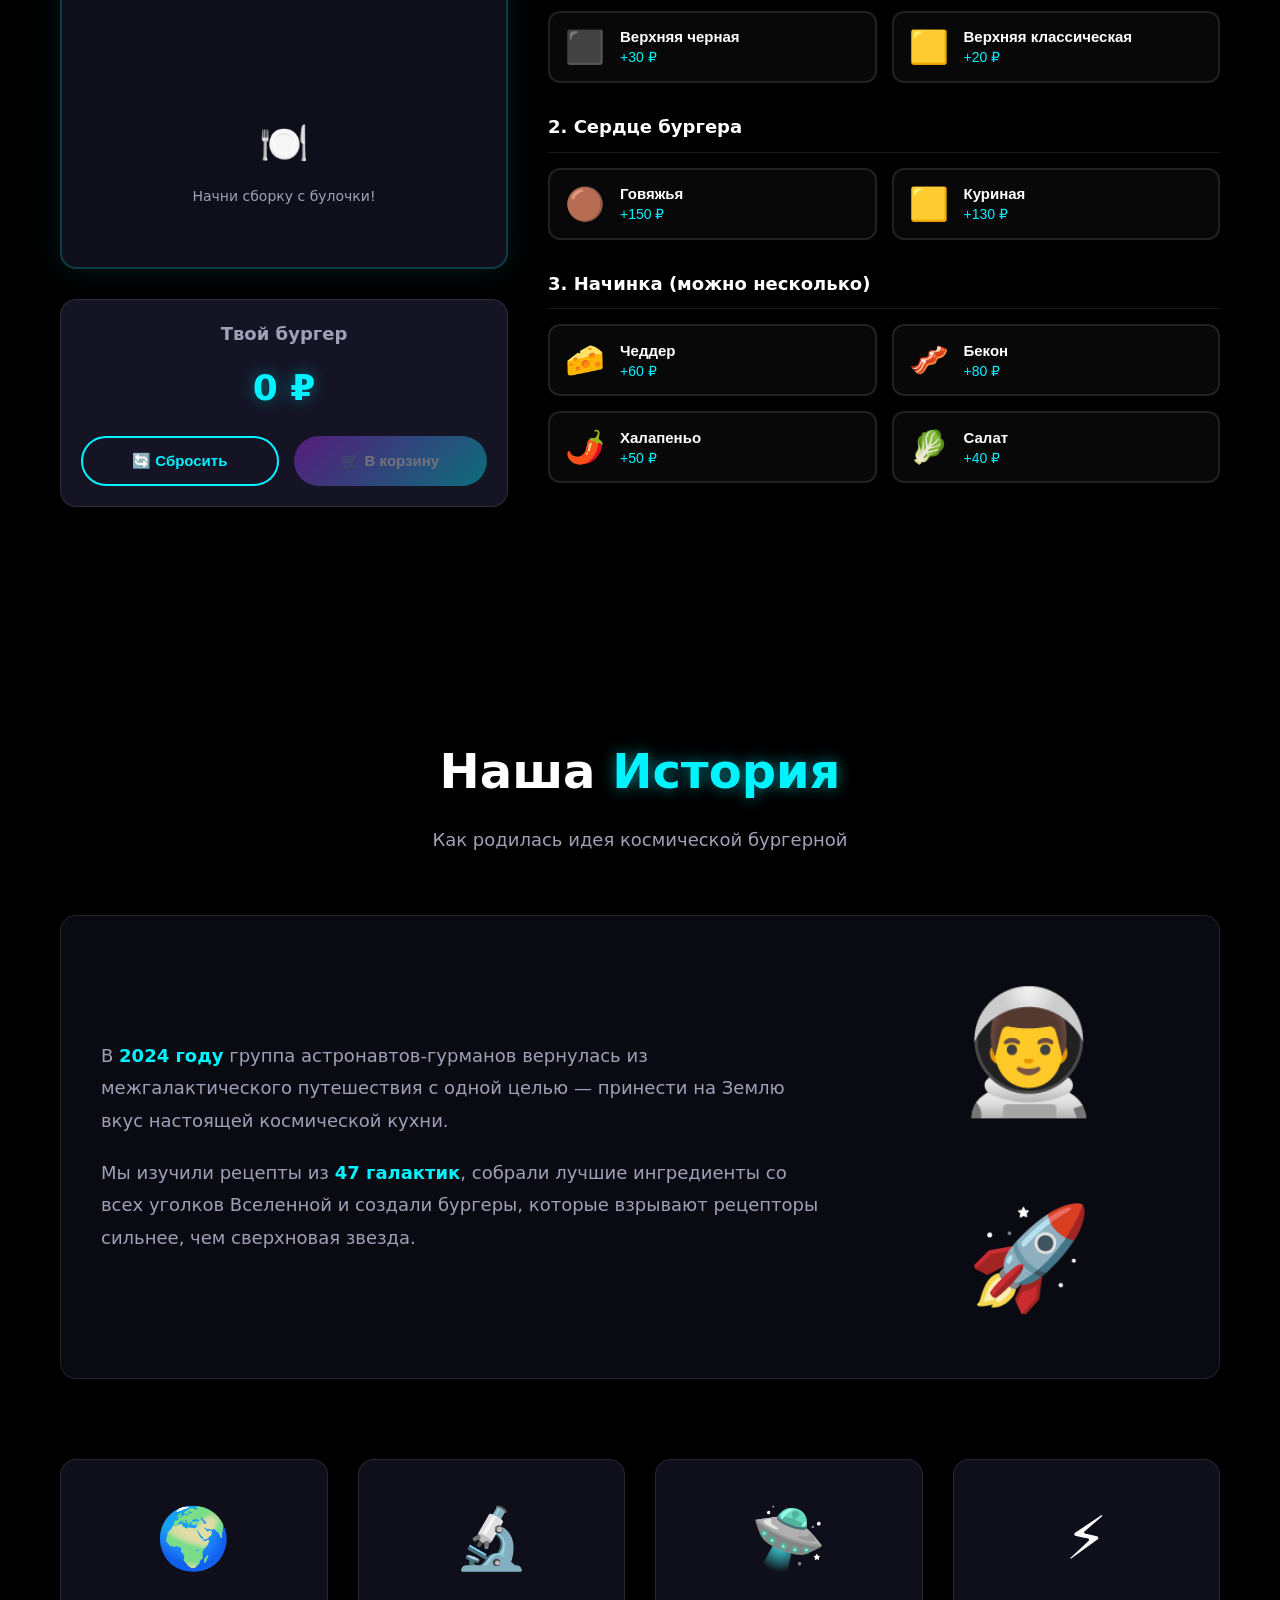
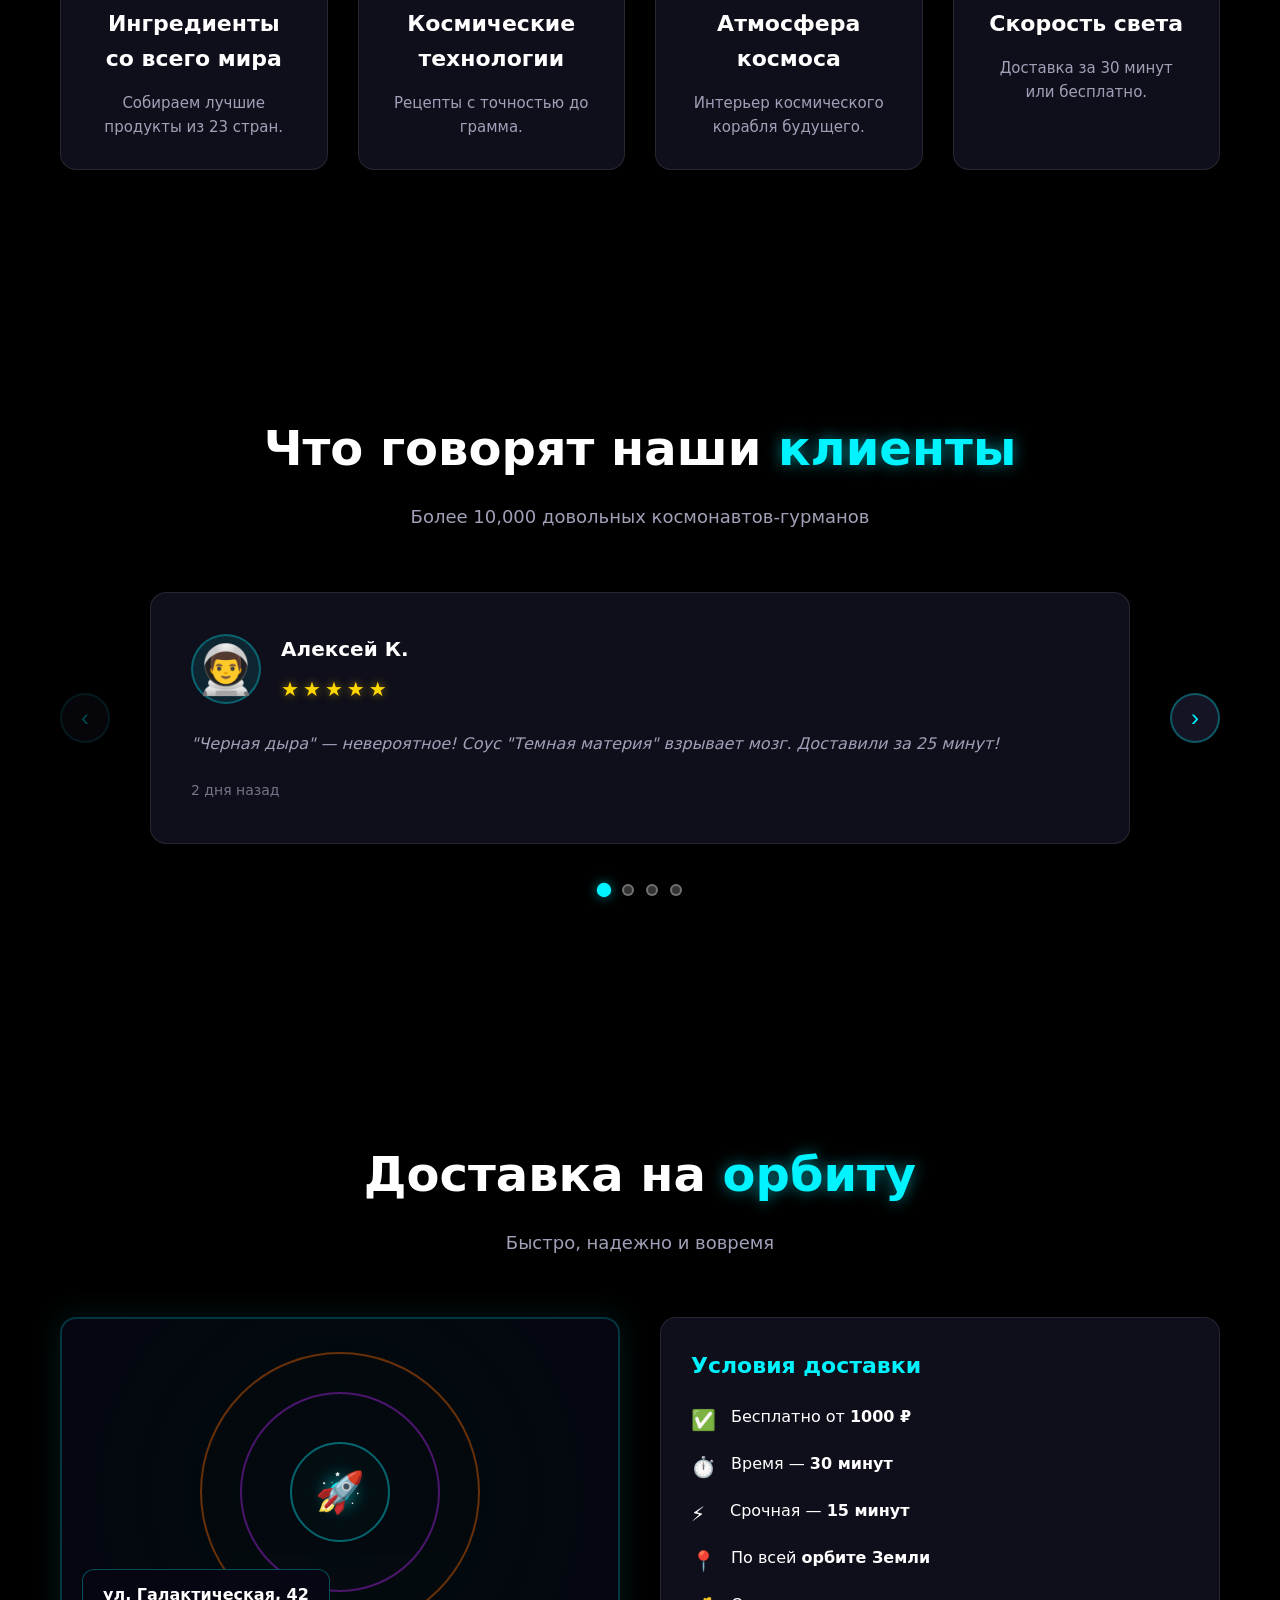
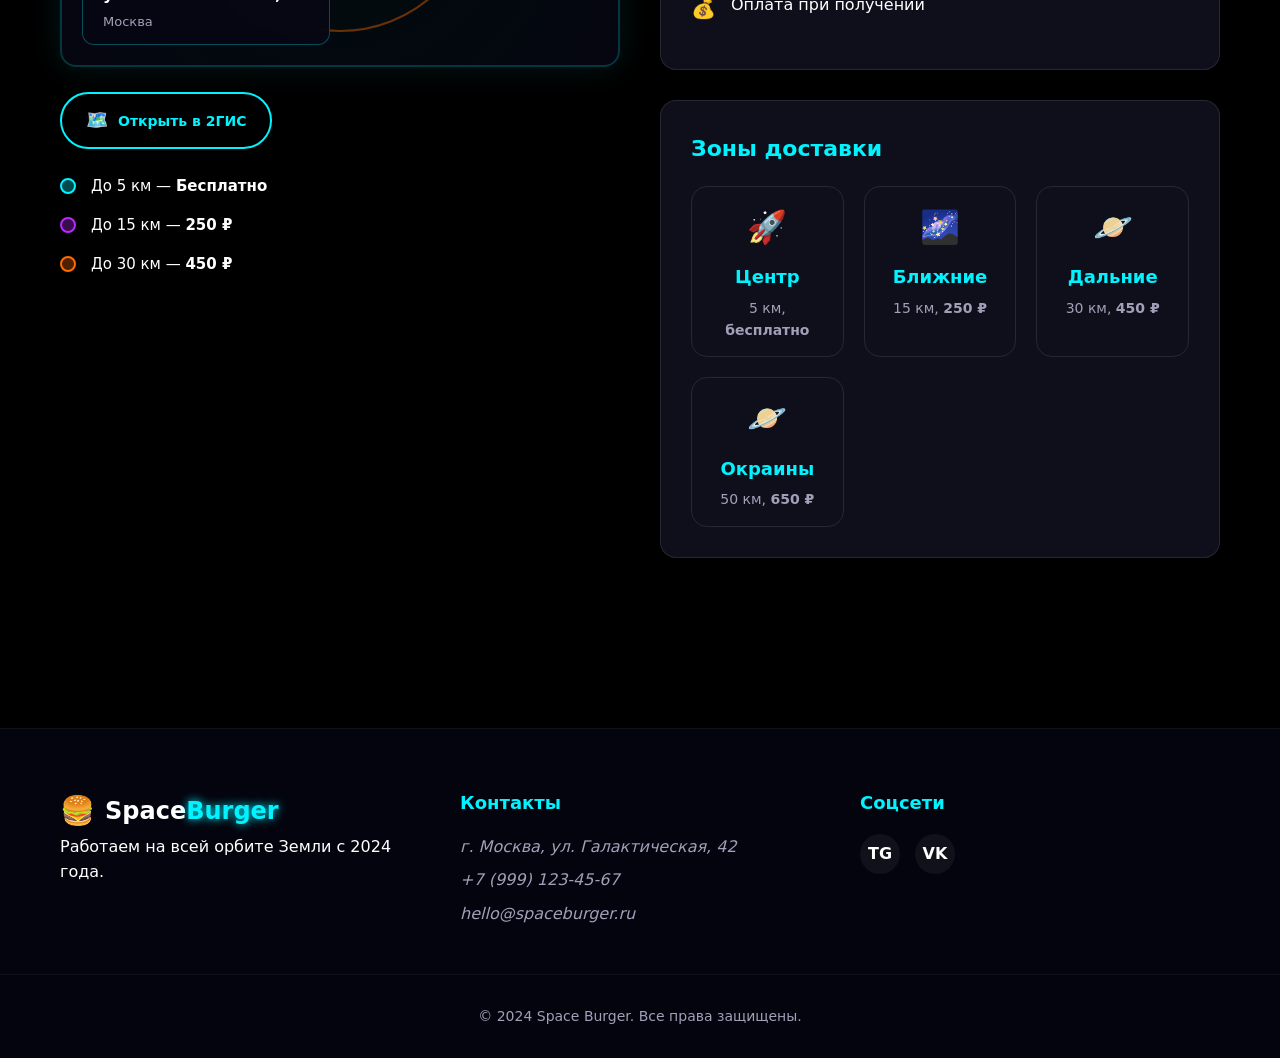
==== commit 6cb1a5ce: "Добавил и заменил изображение лимонада в напитках" ====
--- a/index.html
+++ b/index.html
@@ -580,7 +580,7 @@
               <article class="napitki-card">
                 <div class="napitki-card__img-wrapper">
                   <img
-                    src="img/drink-morse.webp"
+                    src="img/drink-lemonade.webp"
                     alt="Лимонад"
                     class="napitki-card__img"
                   />
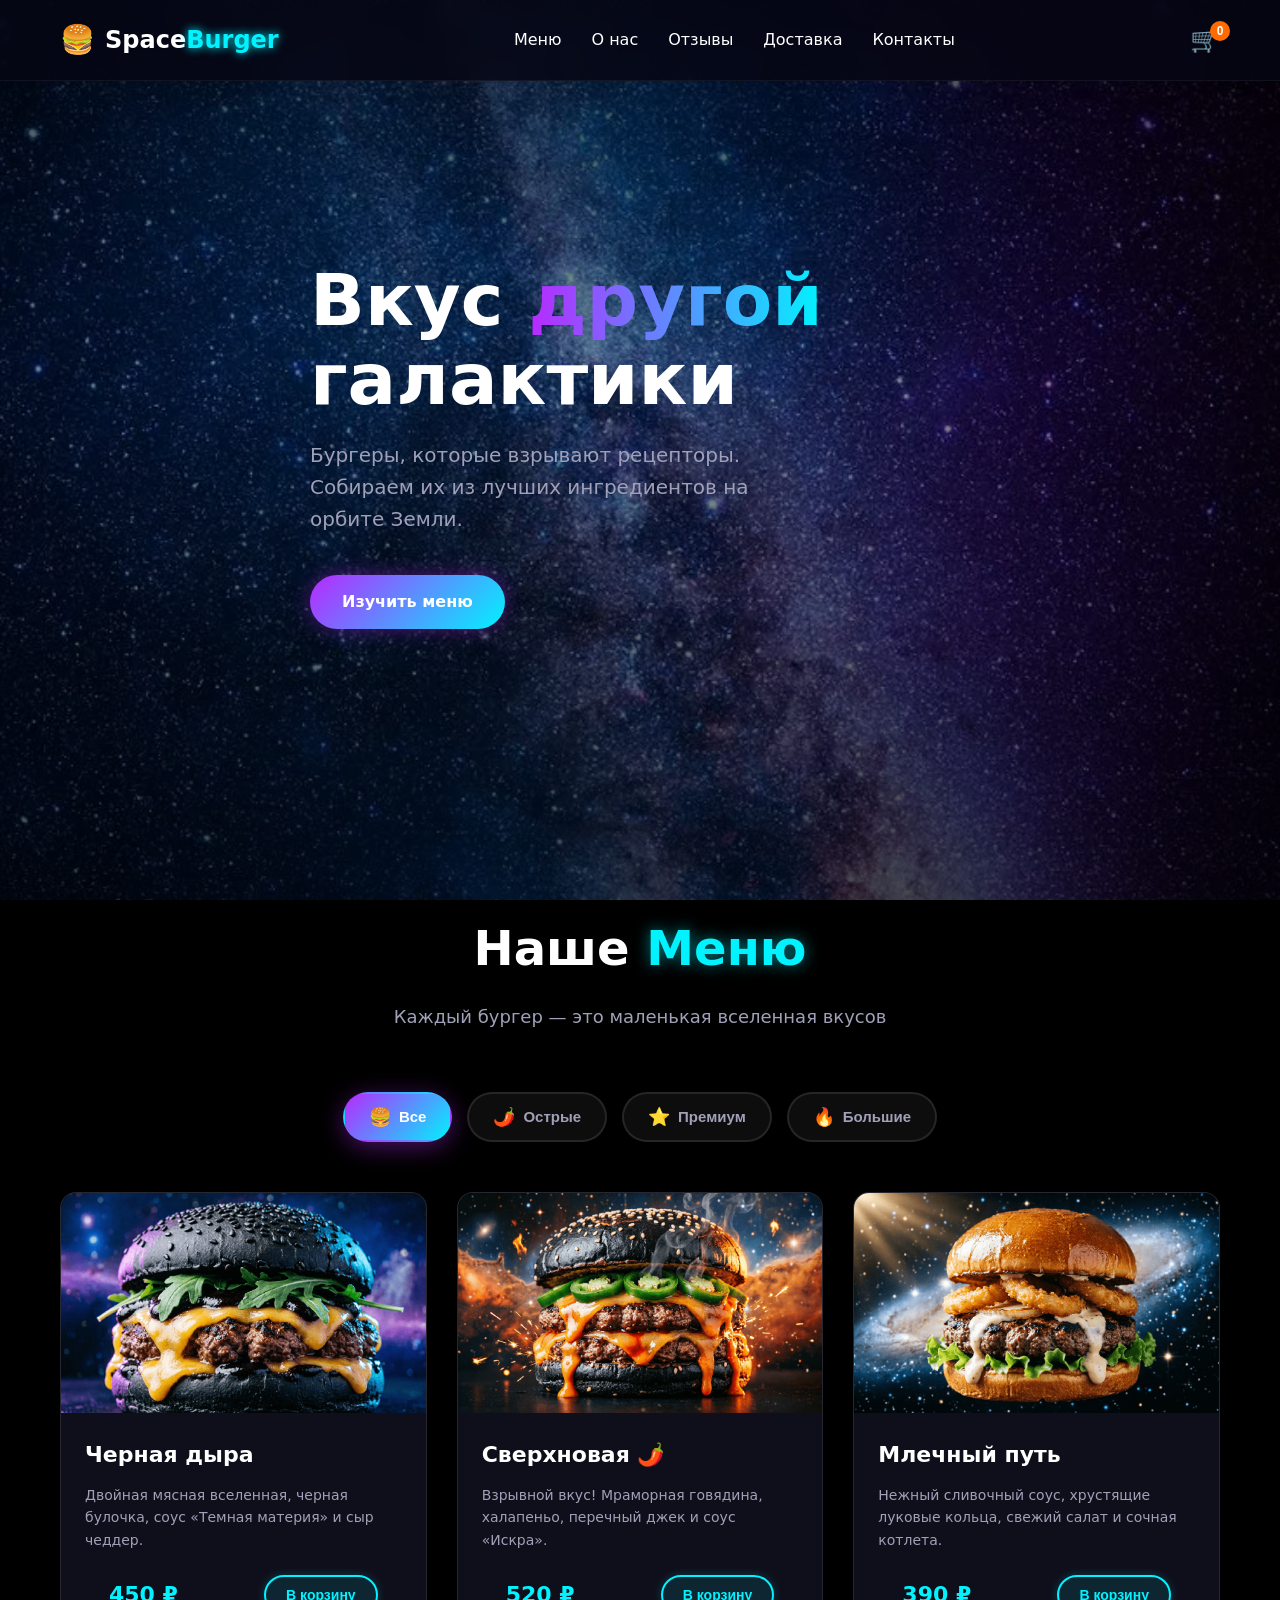
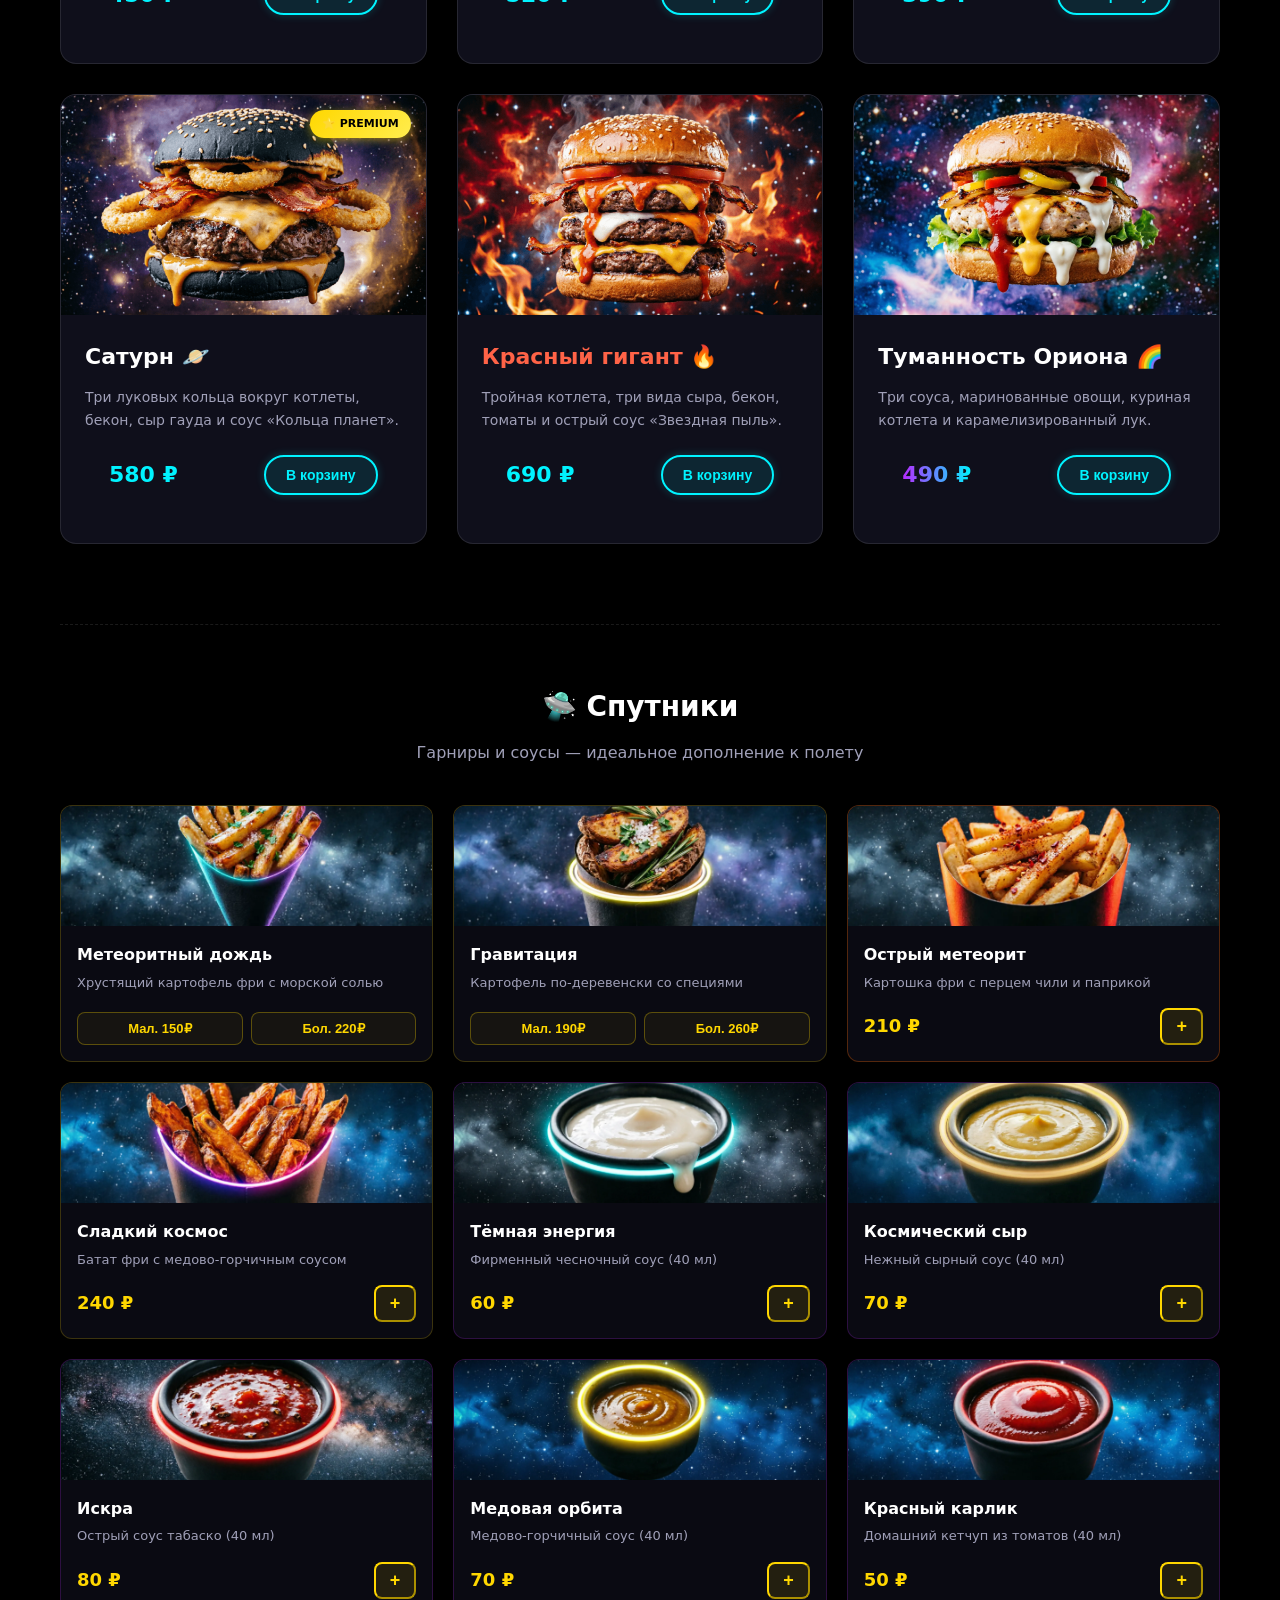
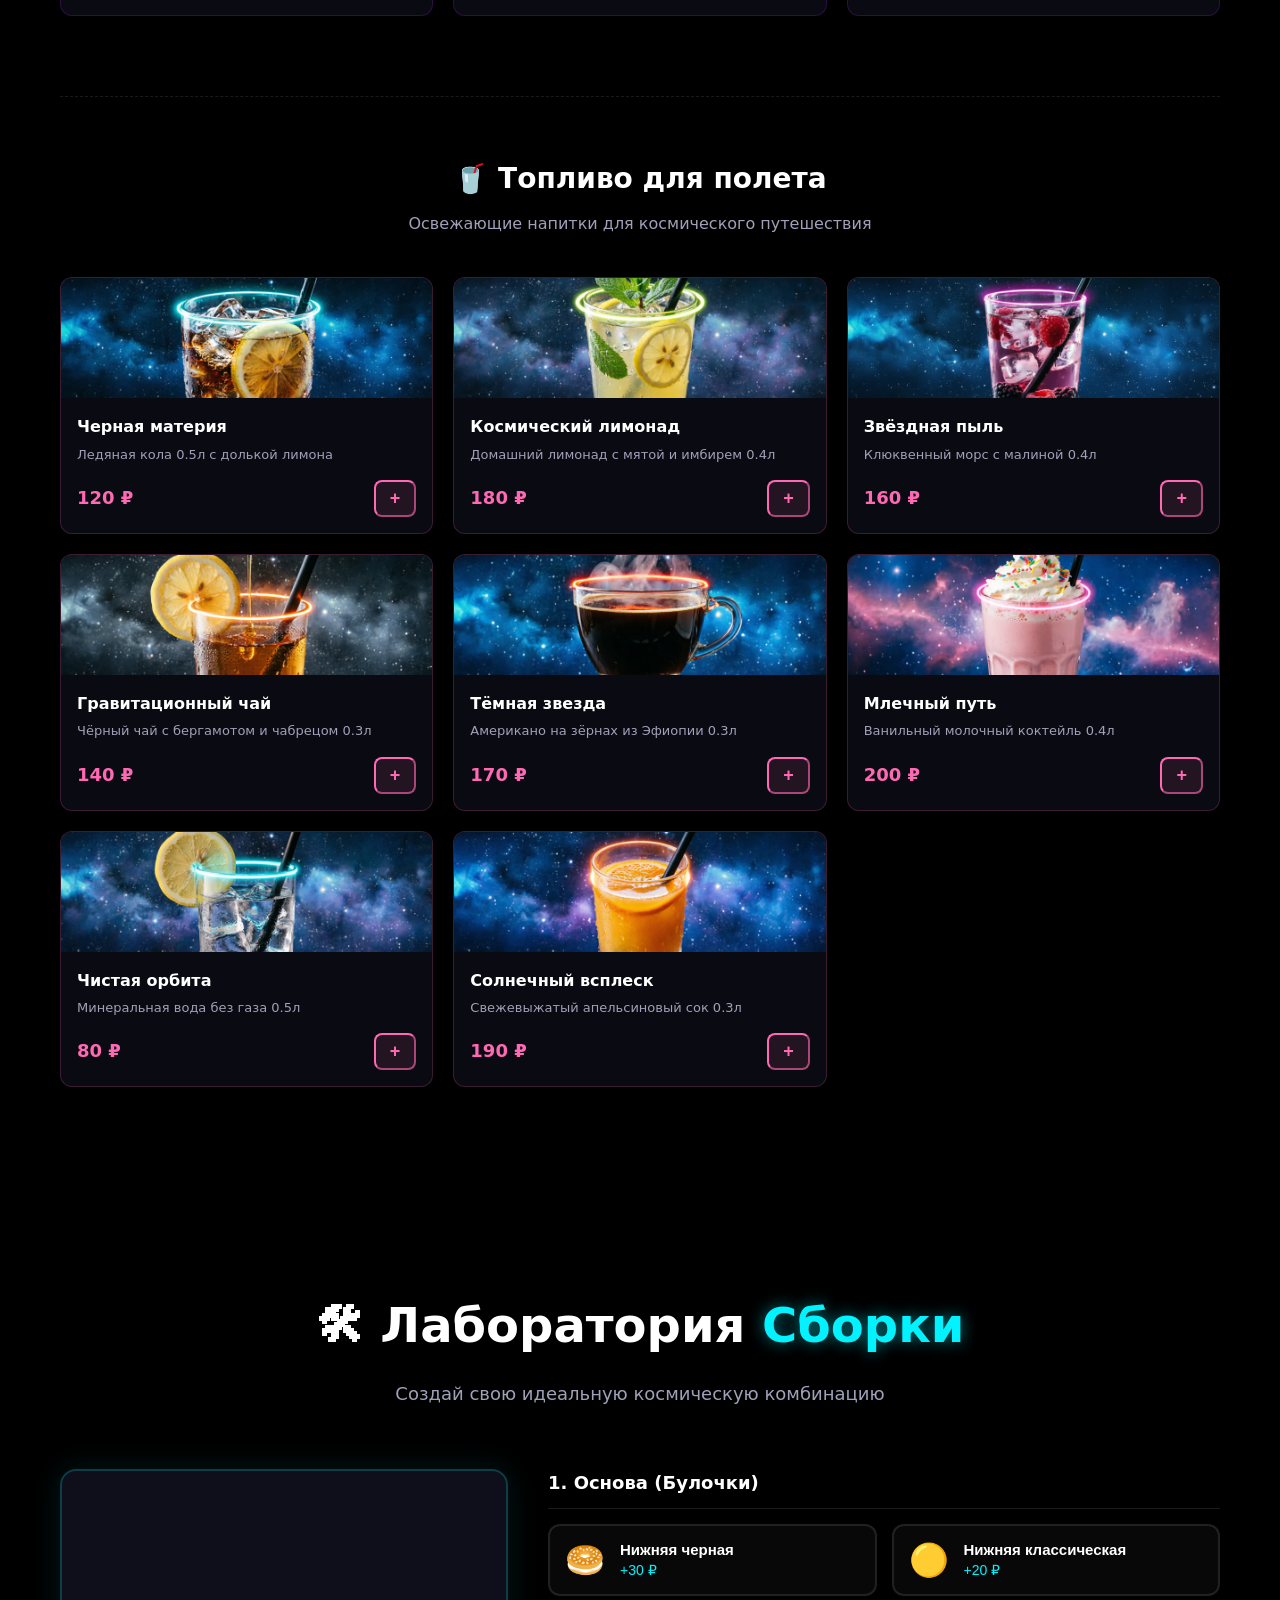
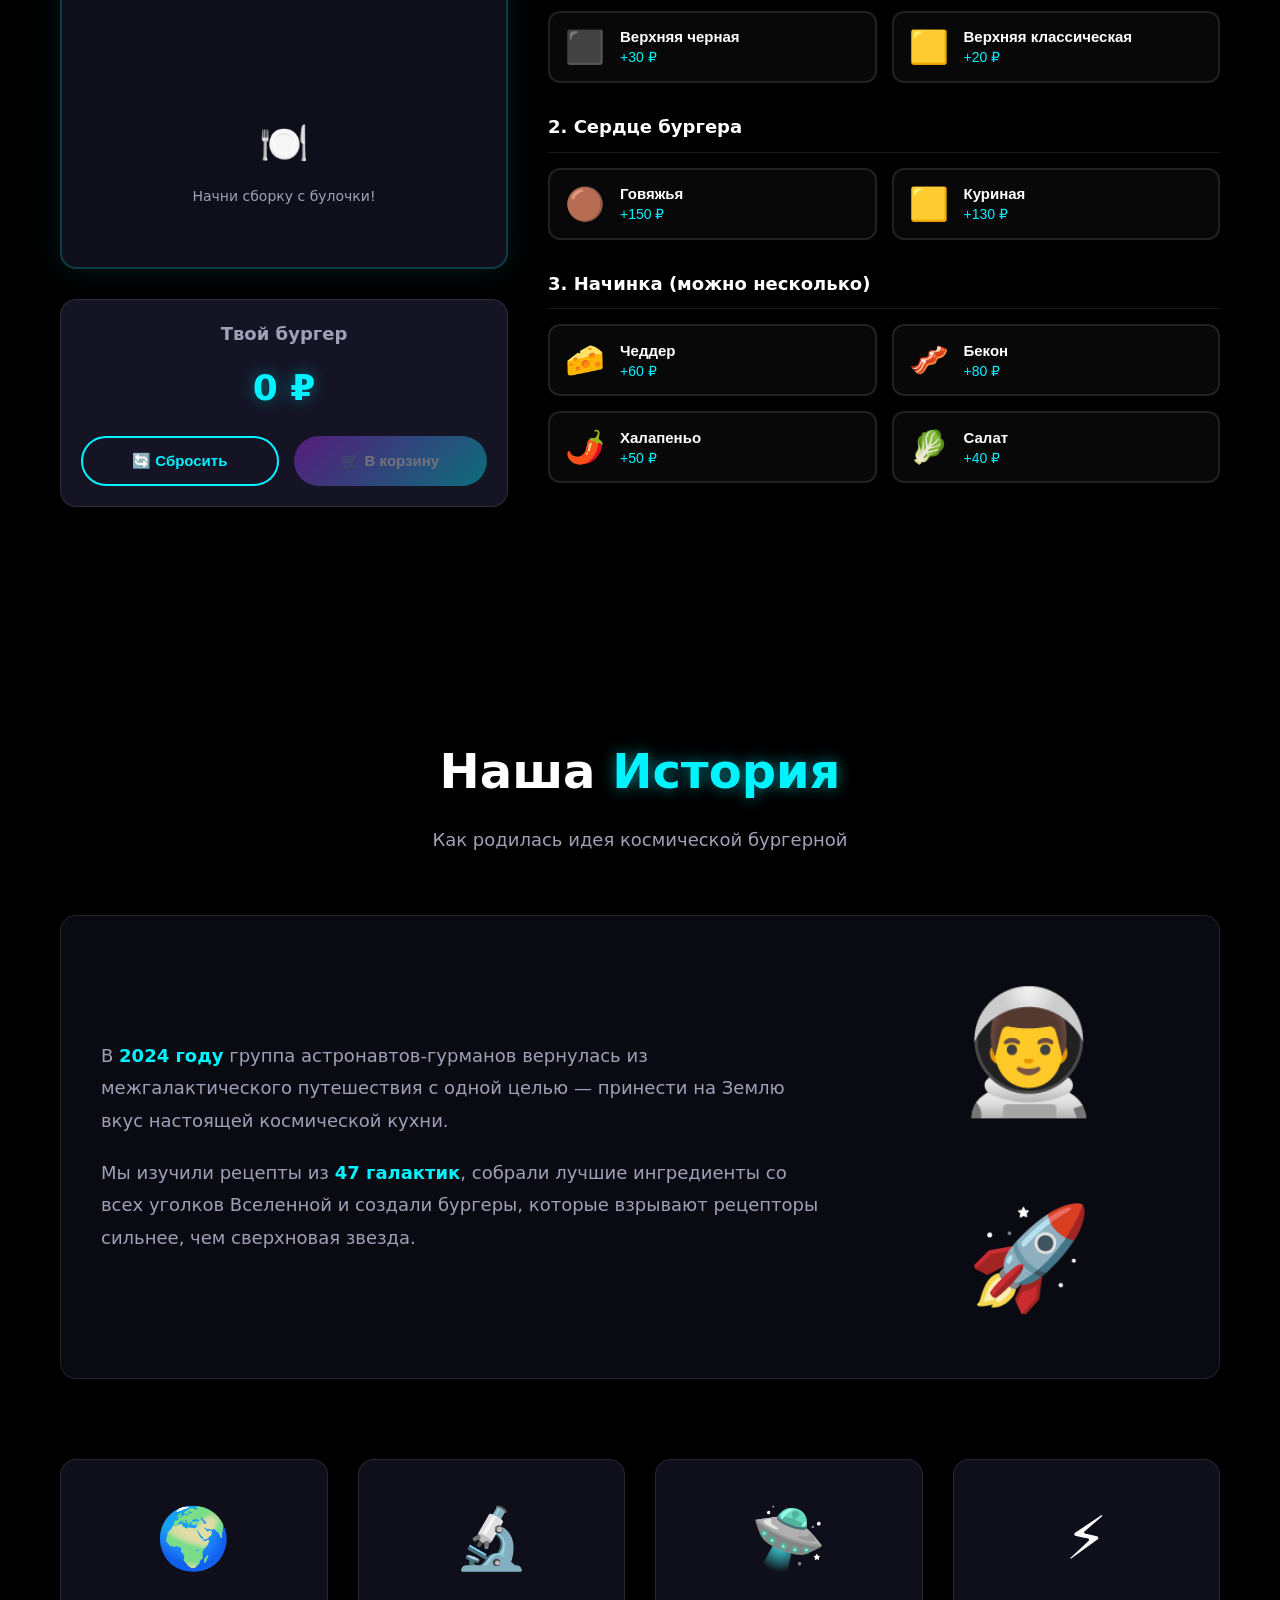
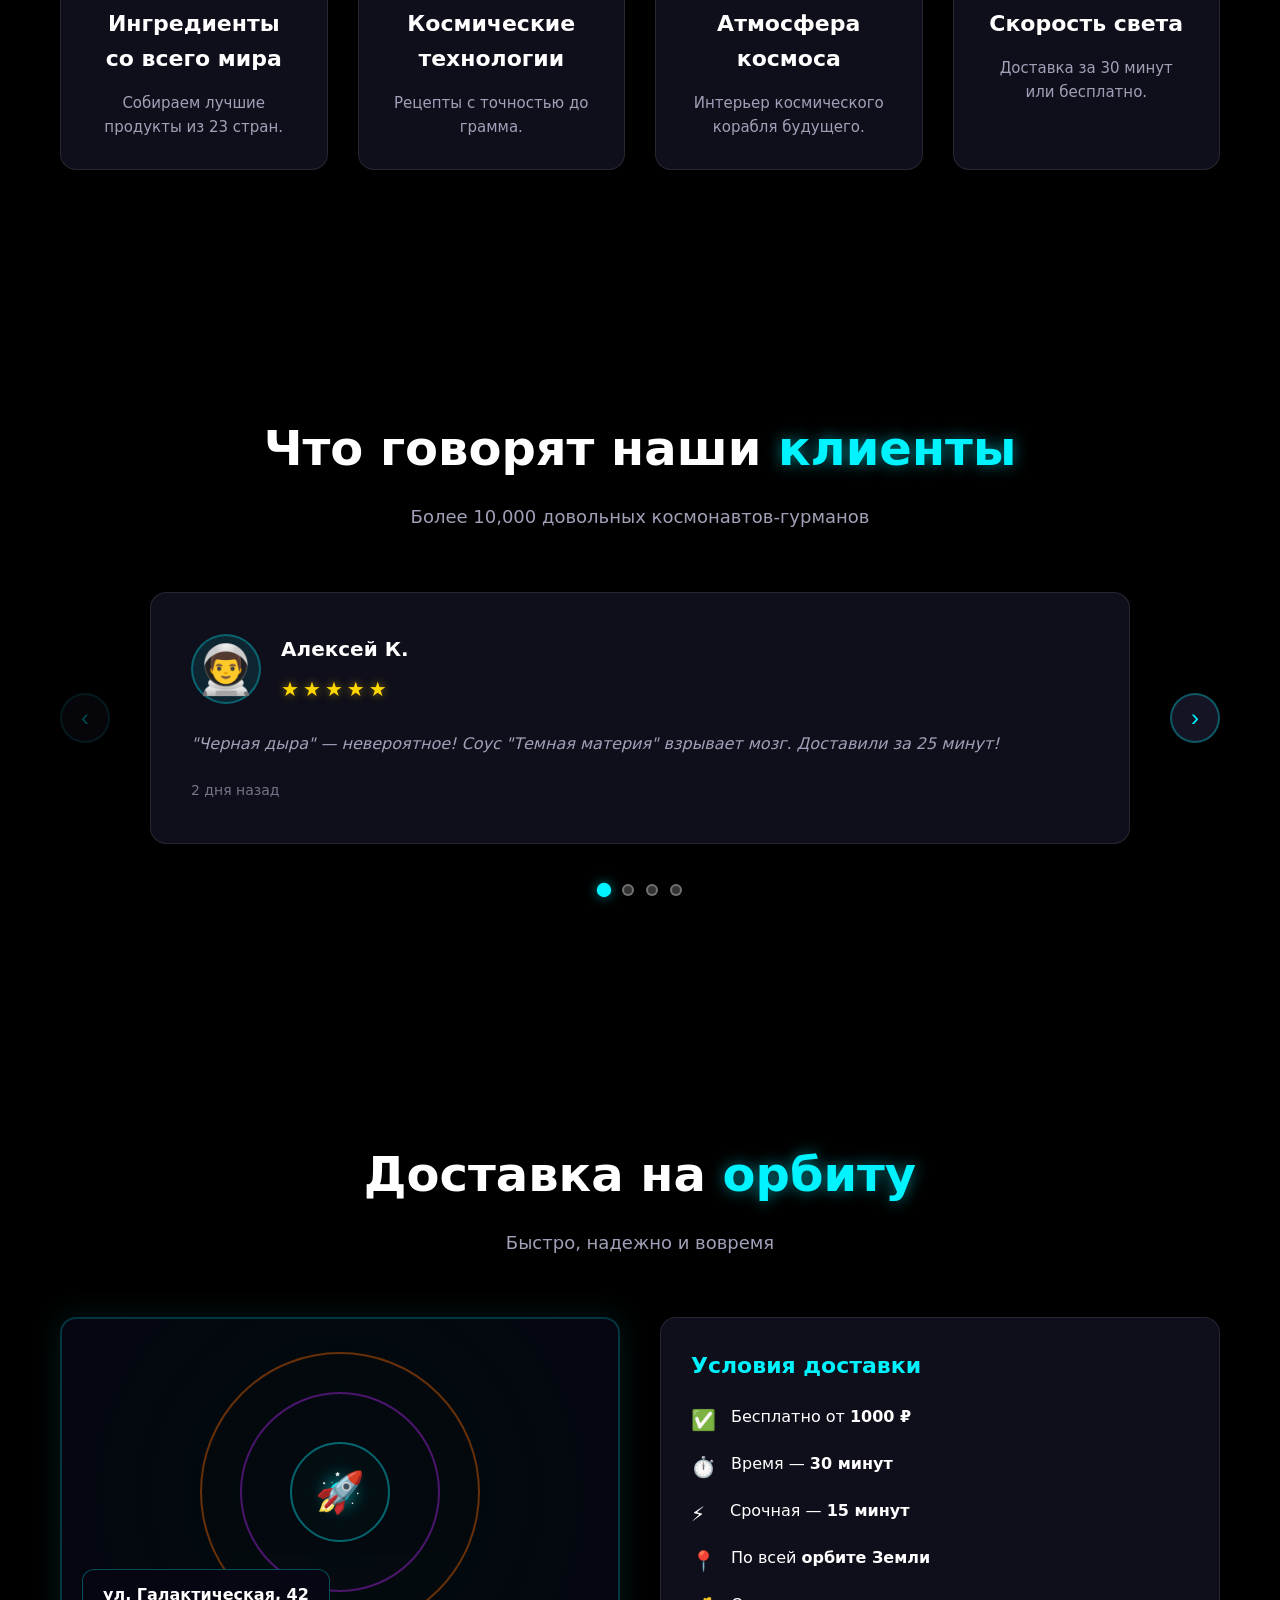
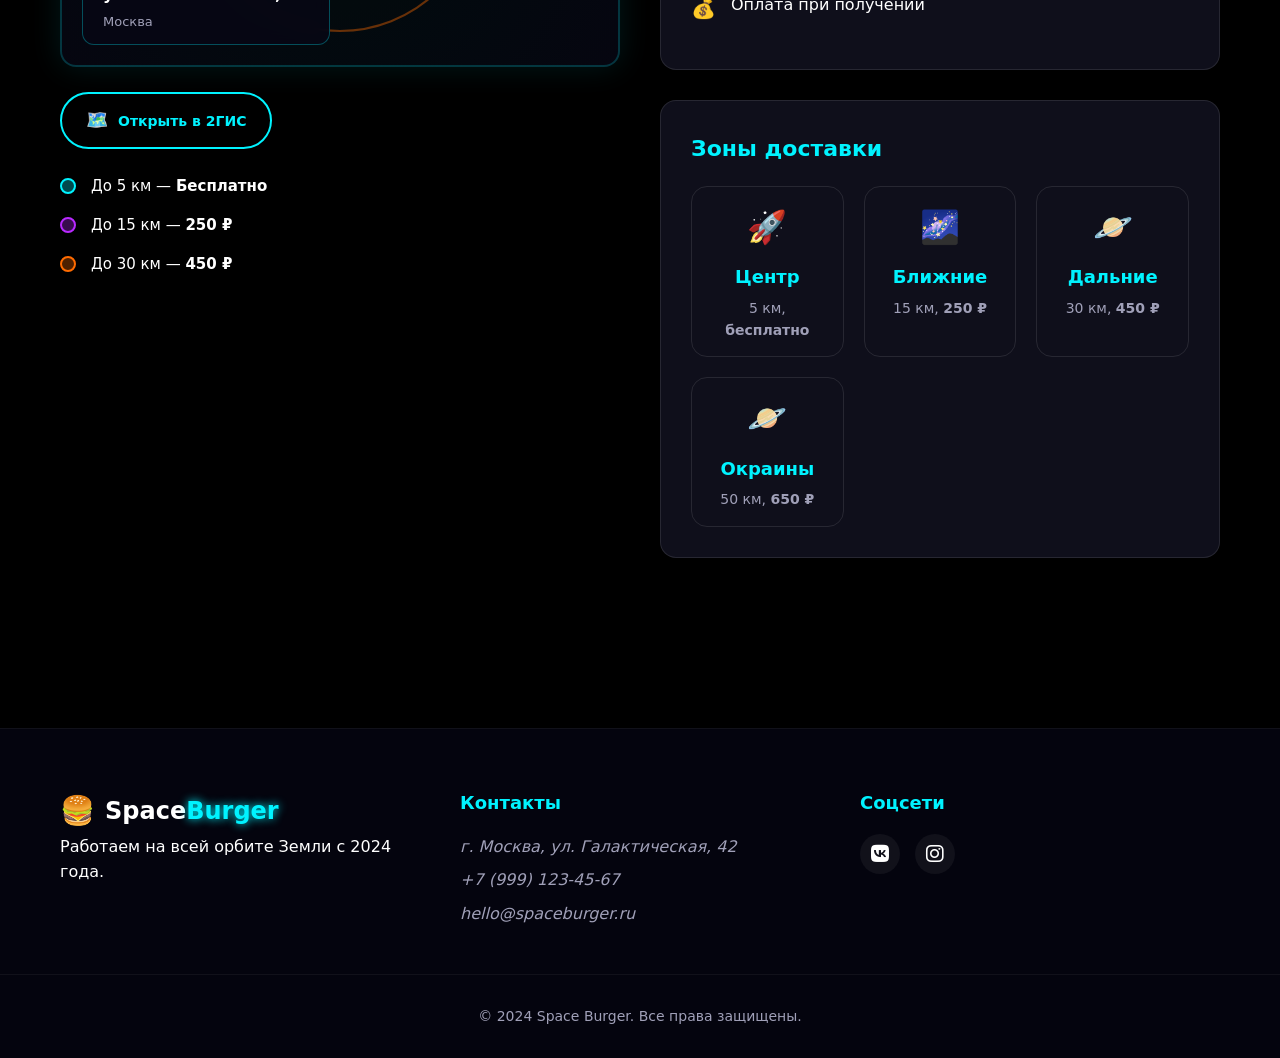
==== commit 80d54a7e: "Заменил иконки соц сетей  , а так же подключил сервил откуда их имрортирую" ====
--- a/index.html
+++ b/index.html
@@ -9,6 +9,10 @@
       content="Space Burger — уникальный ресторан космической кухни."
     />
     <link rel="stylesheet" href="css/style.css" />
+    <link
+      rel="stylesheet"
+      href="https://cdnjs.cloudflare.com/ajax/libs/font-awesome/6.5.1/css/all.min.css"
+    />
   </head>
   <body class="page">
     <div class="preloader" id="preloader">
@@ -1275,8 +1279,24 @@
         <div class="footer__col">
           <h4 class="footer__col-title">Соцсети</h4>
           <div class="socials">
-            <a href="#" class="socials__link" aria-label="Telegram">TG</a
-            ><a href="#" class="socials__link" aria-label="VK">VK</a>
+            <a
+              href="https://vk.com/spaceburger"
+              target="_blank"
+              rel="noopener noreferrer"
+              class="socials__link"
+              aria-label="VK"
+            >
+              <i class="fa-brands fa-vk"></i>
+            </a>
+            <a
+              href="https://instagram.com/spaceburger"
+              target="_blank"
+              rel="noopener noreferrer"
+              class="socials__link"
+              aria-label="Instagram"
+            >
+              <i class="fa-brands fa-instagram"></i>
+            </a>
           </div>
         </div>
       </div>
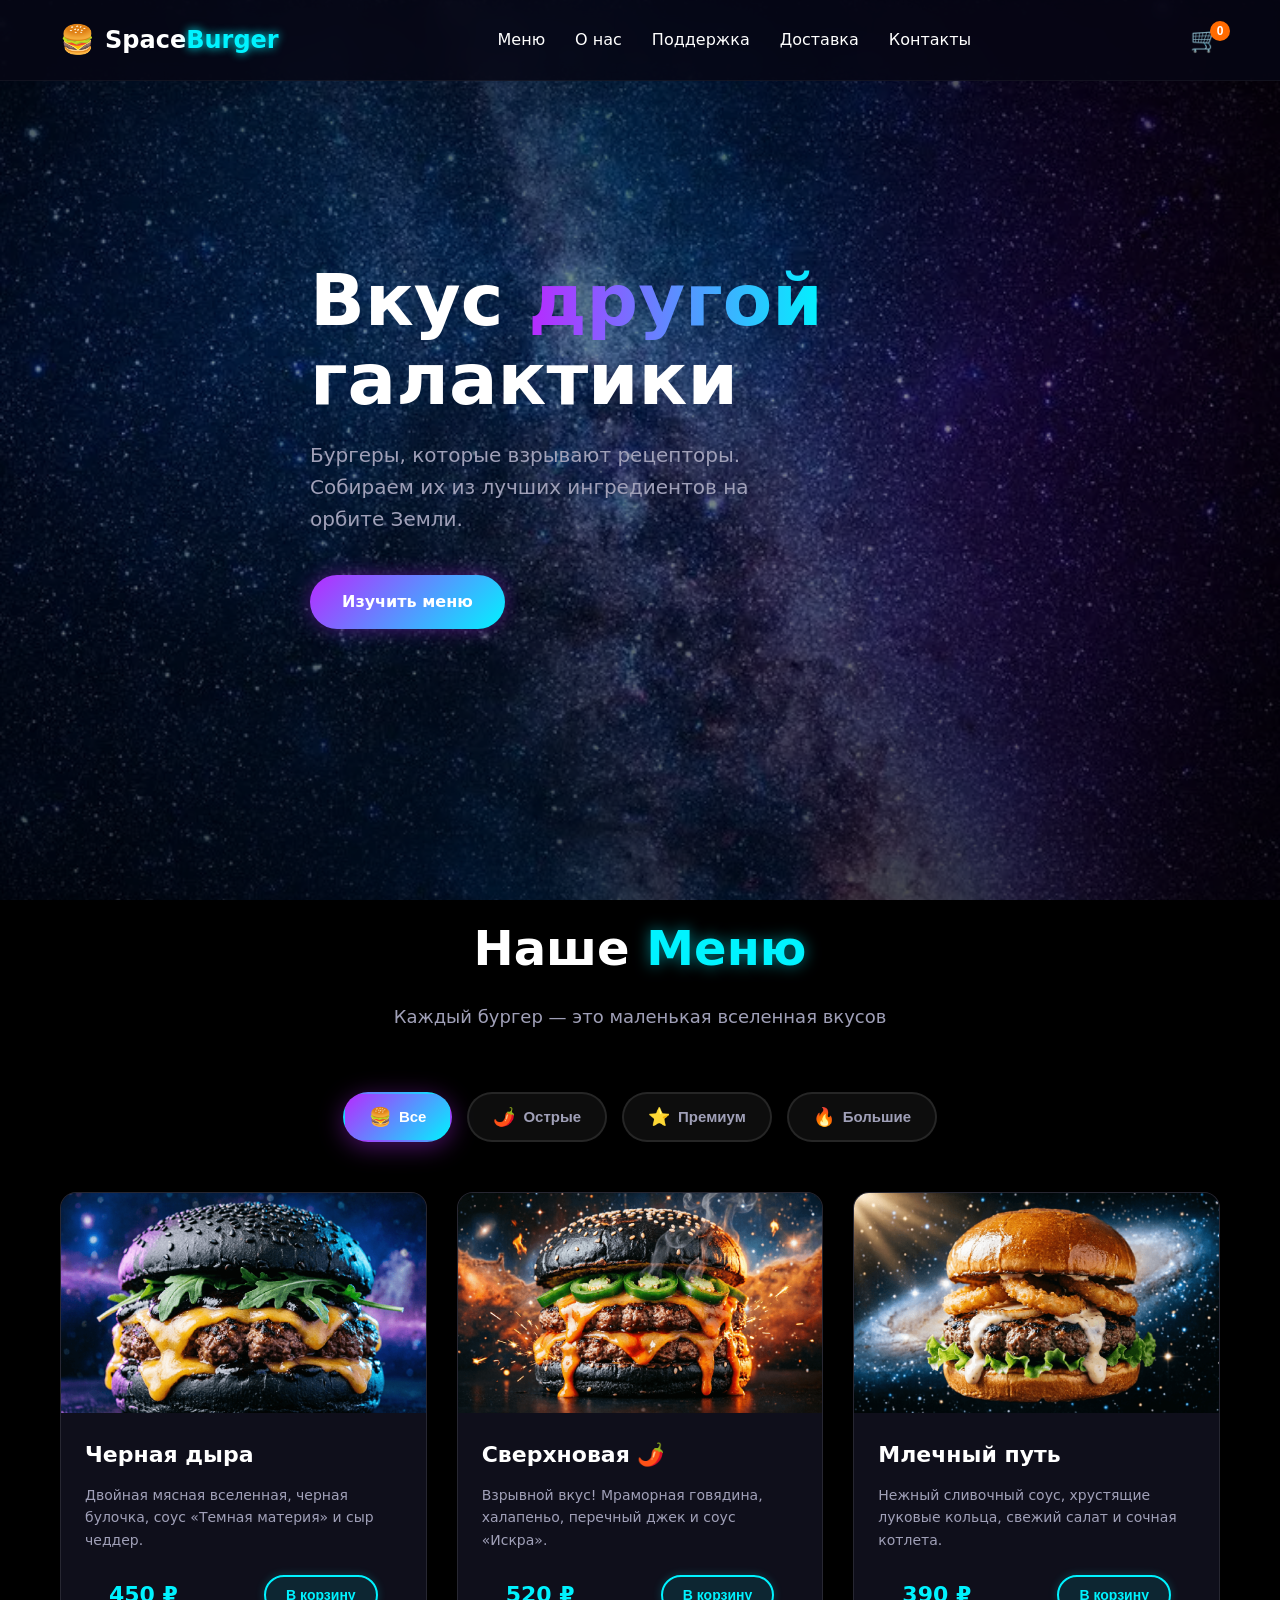
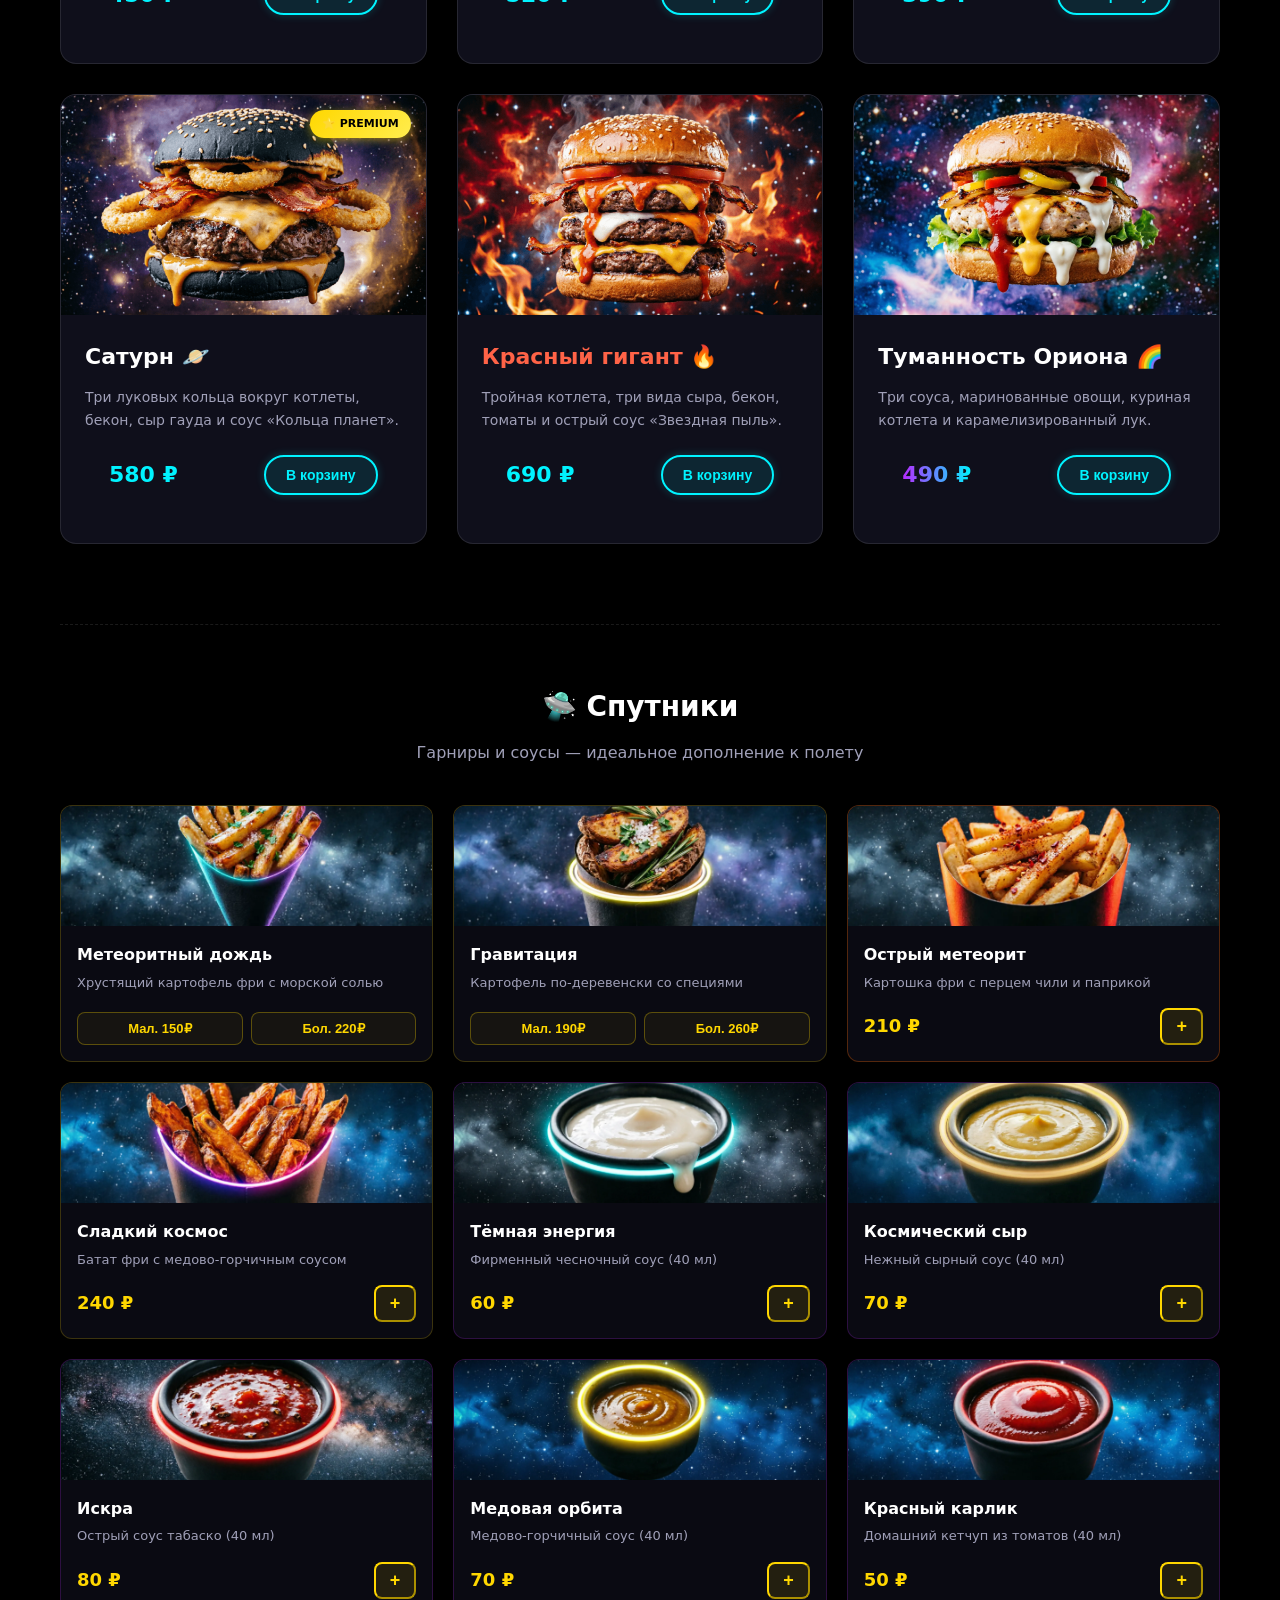
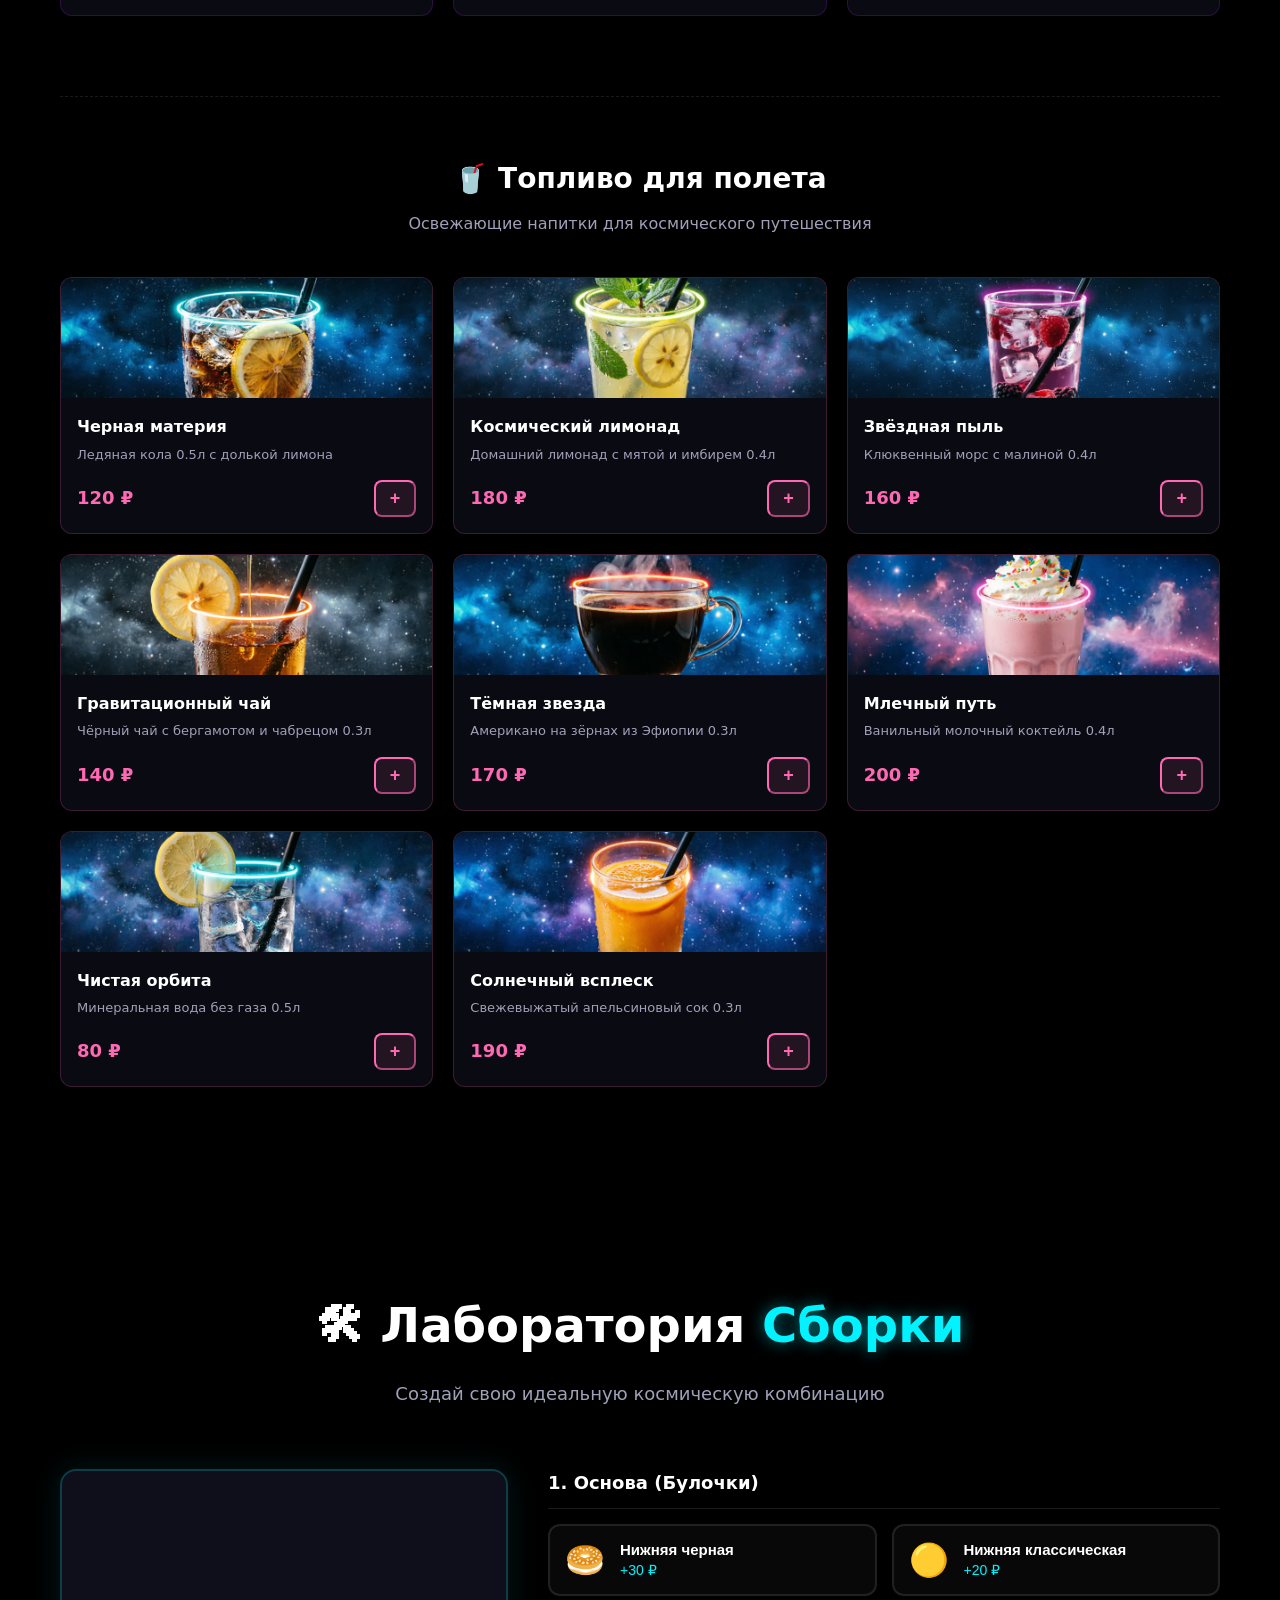
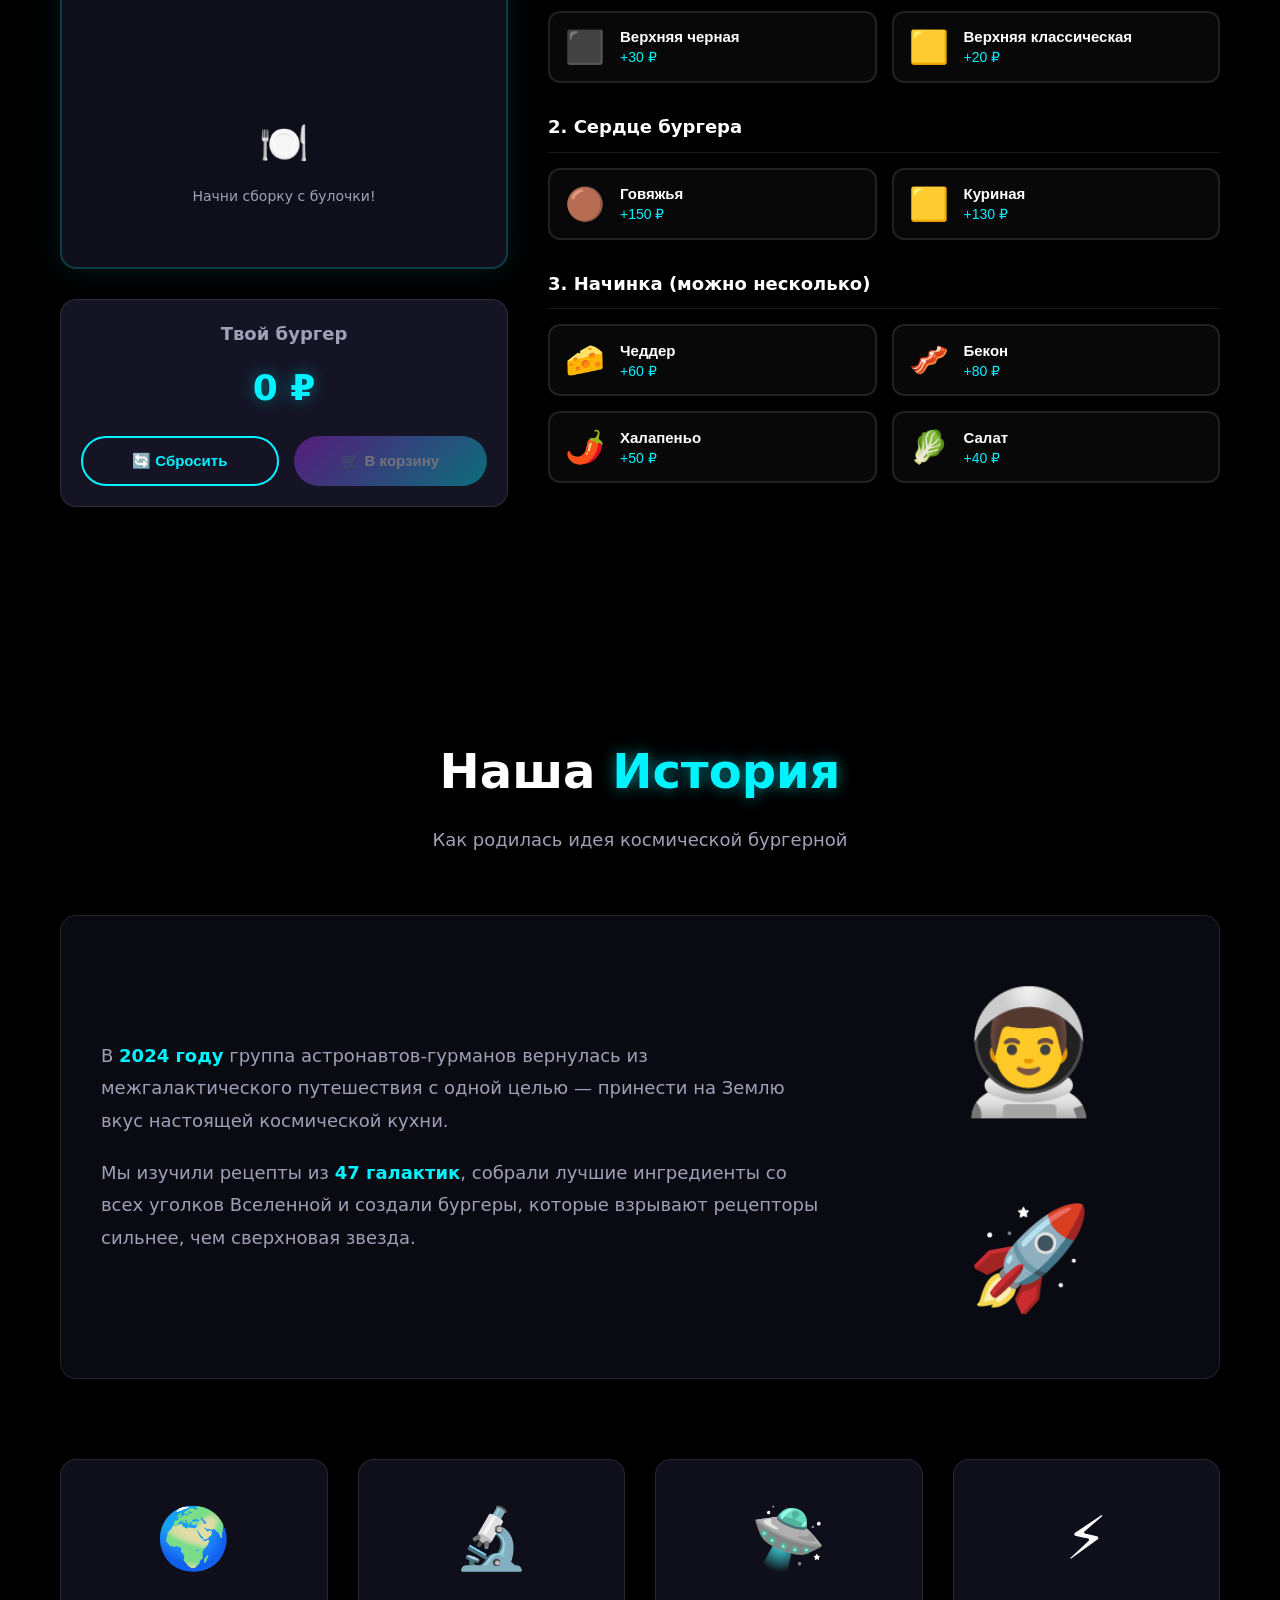
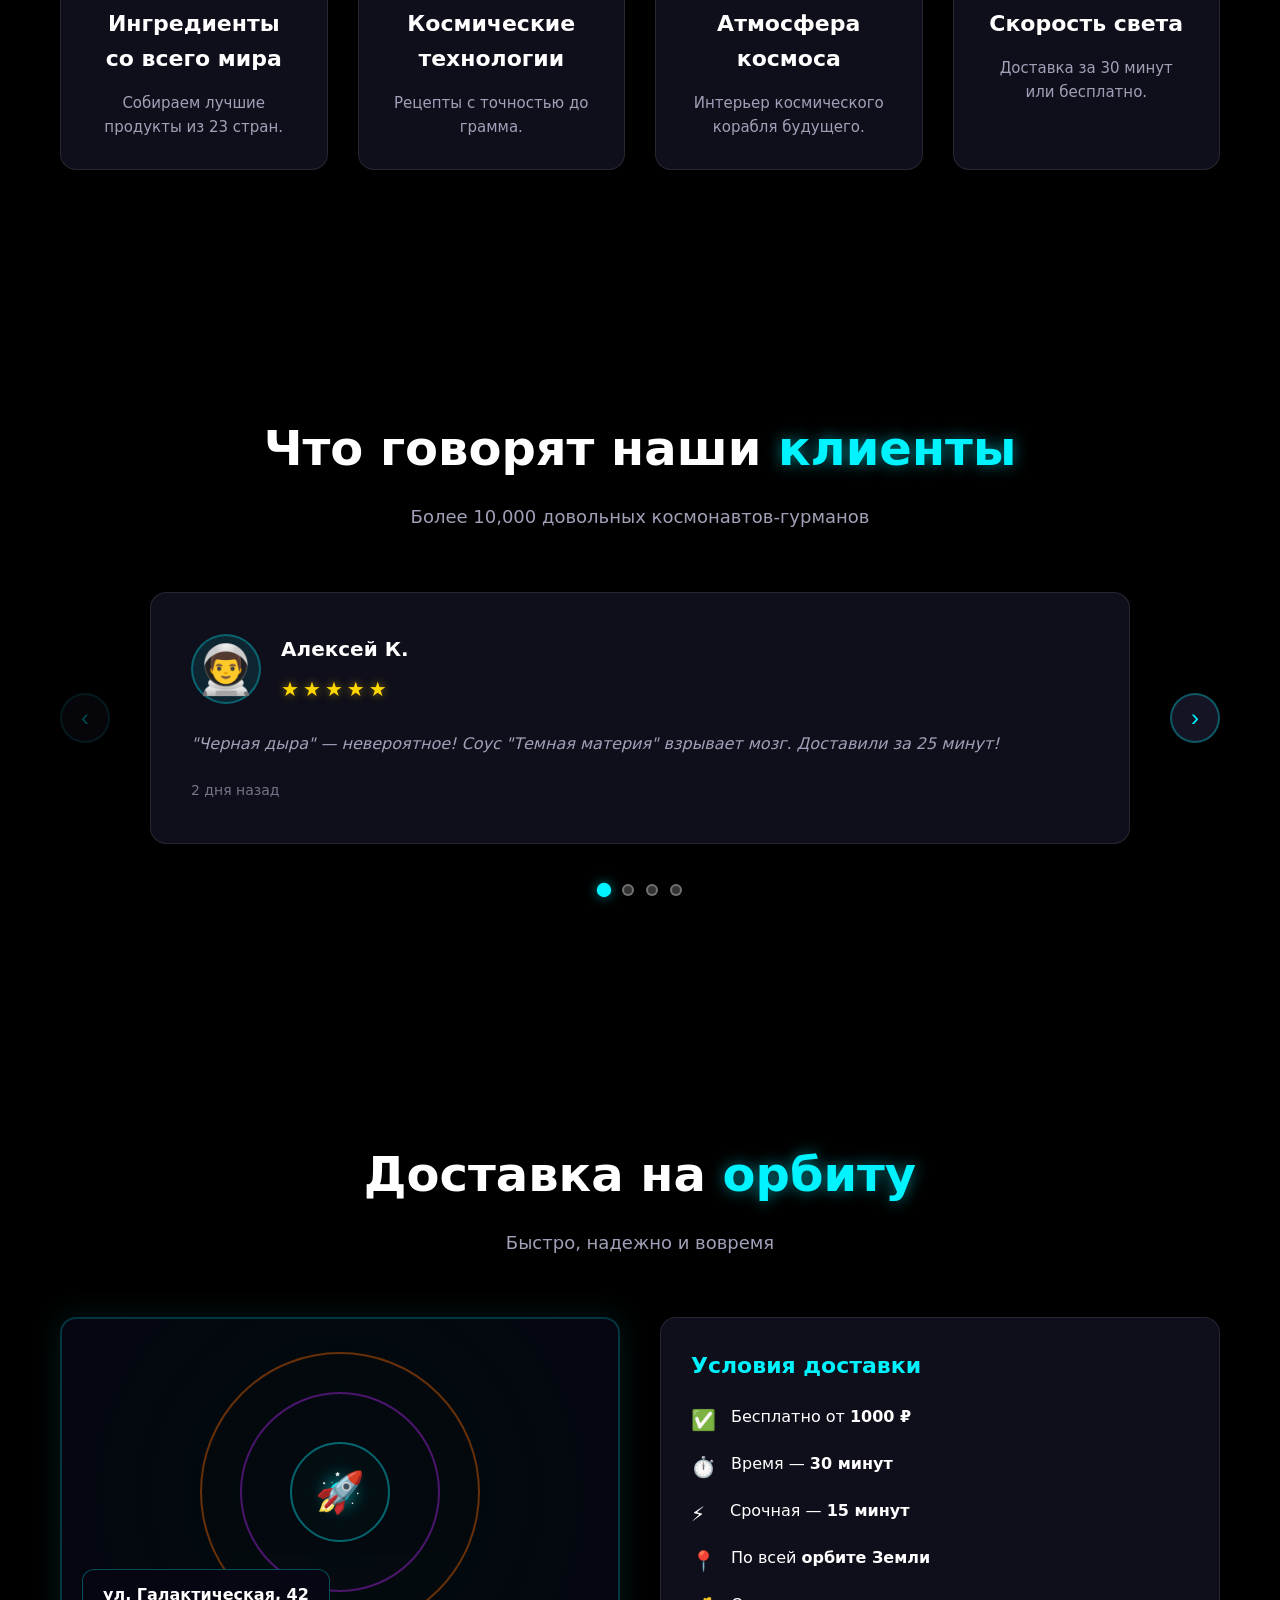
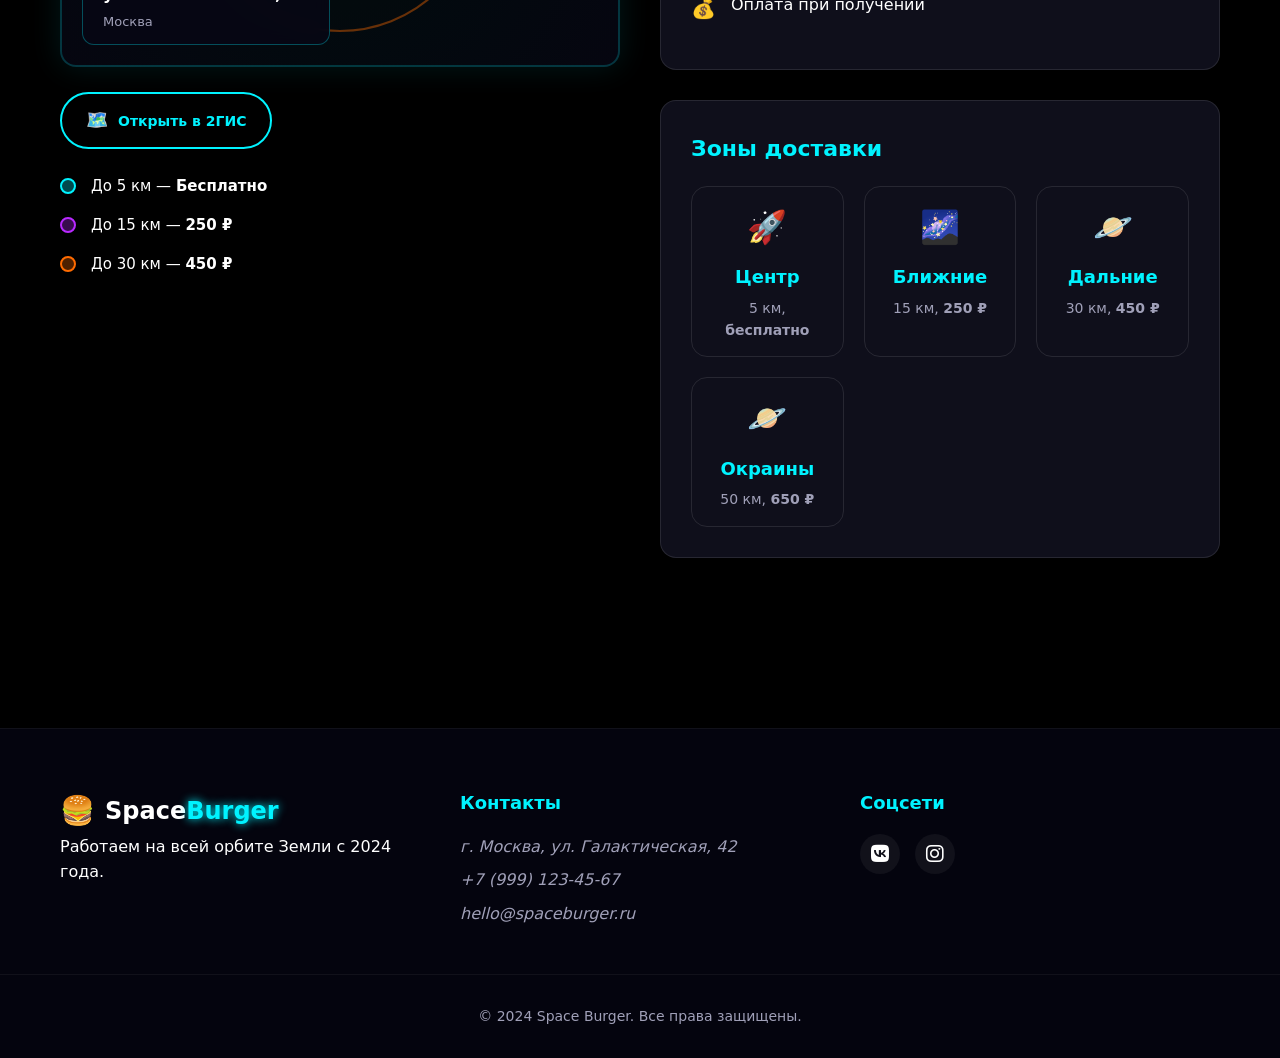
==== commit 67a985f4: "Добавил страницу поддержки а так же стили и js для демо версии" ====
--- a/index.html
+++ b/index.html
@@ -43,7 +43,7 @@
               <a href="#about" class="nav__link">О нас</a>
             </li>
             <li class="nav__item">
-              <a href="#reviews" class="nav__link">Отзывы</a>
+              <a href="support.html" class="nav__link">Поддержка</a>
             </li>
             <li class="nav__item">
               <a href="#delivery" class="nav__link">Доставка</a>
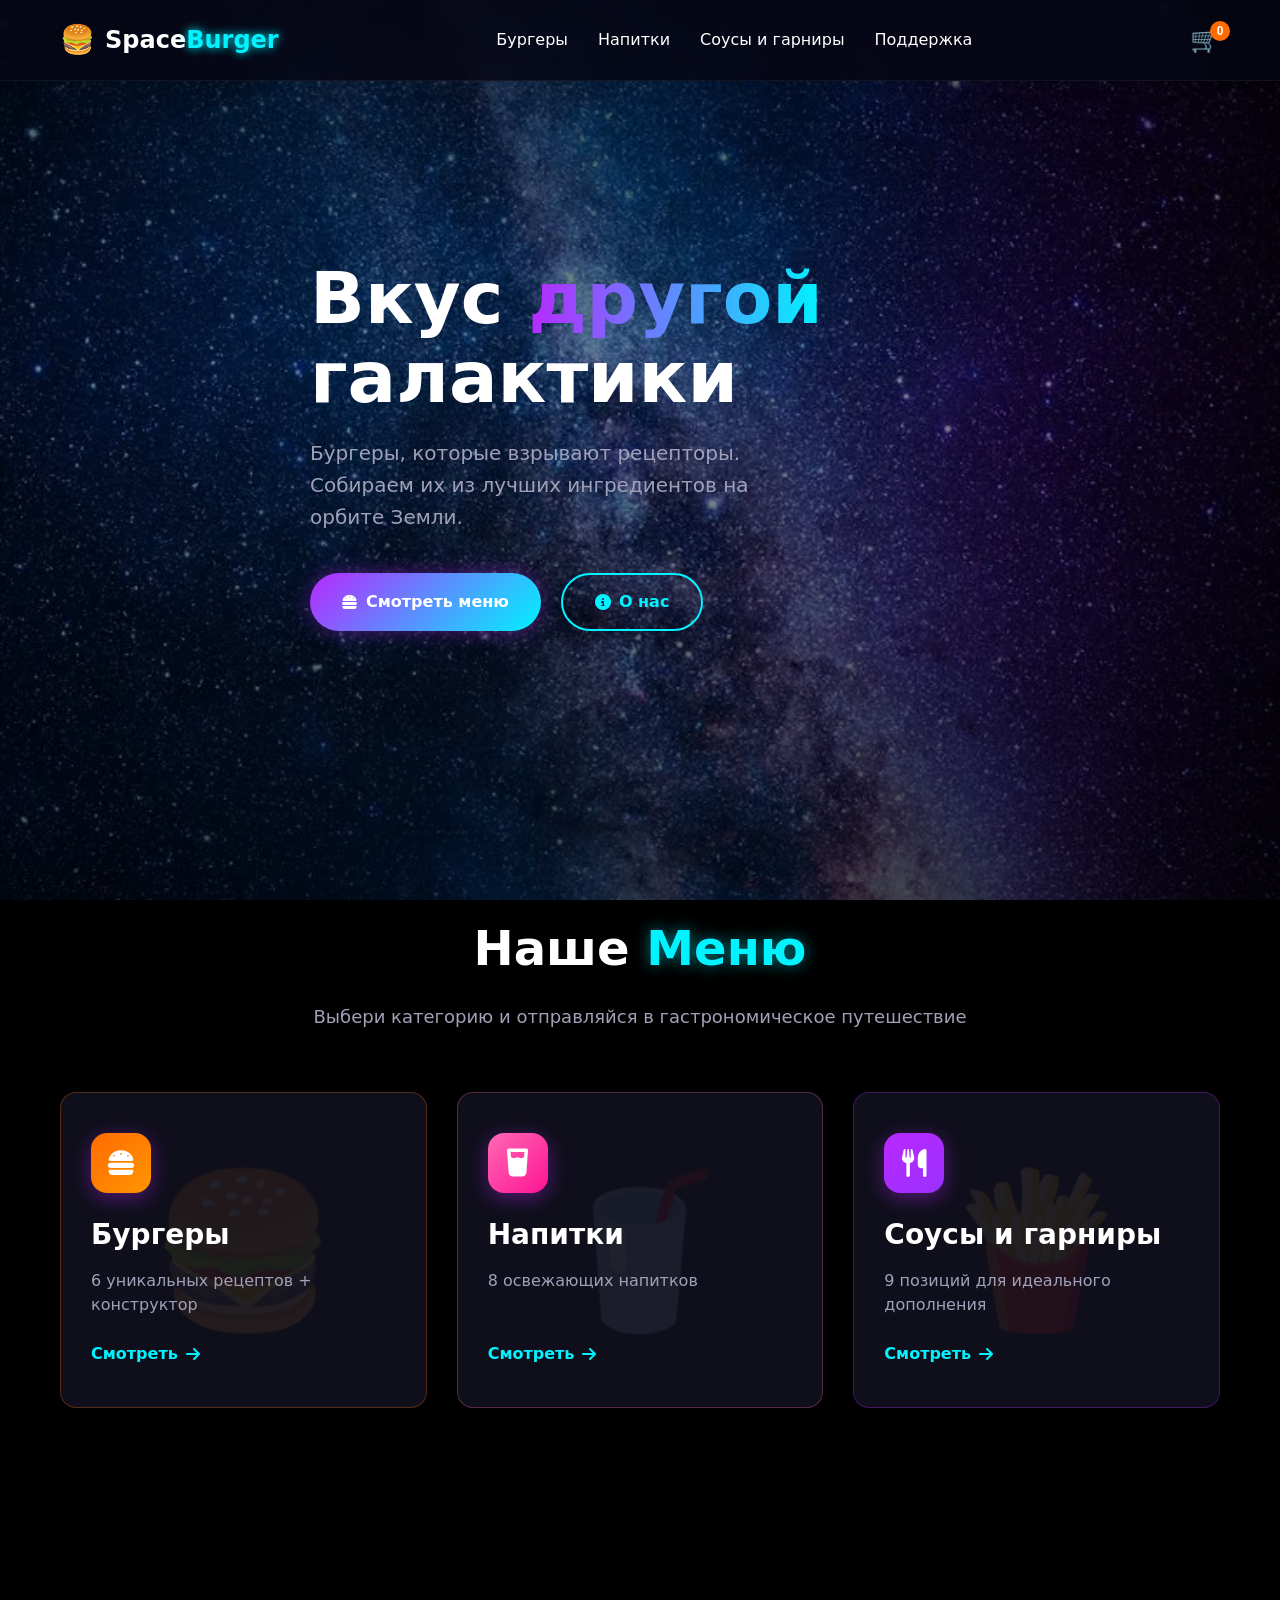
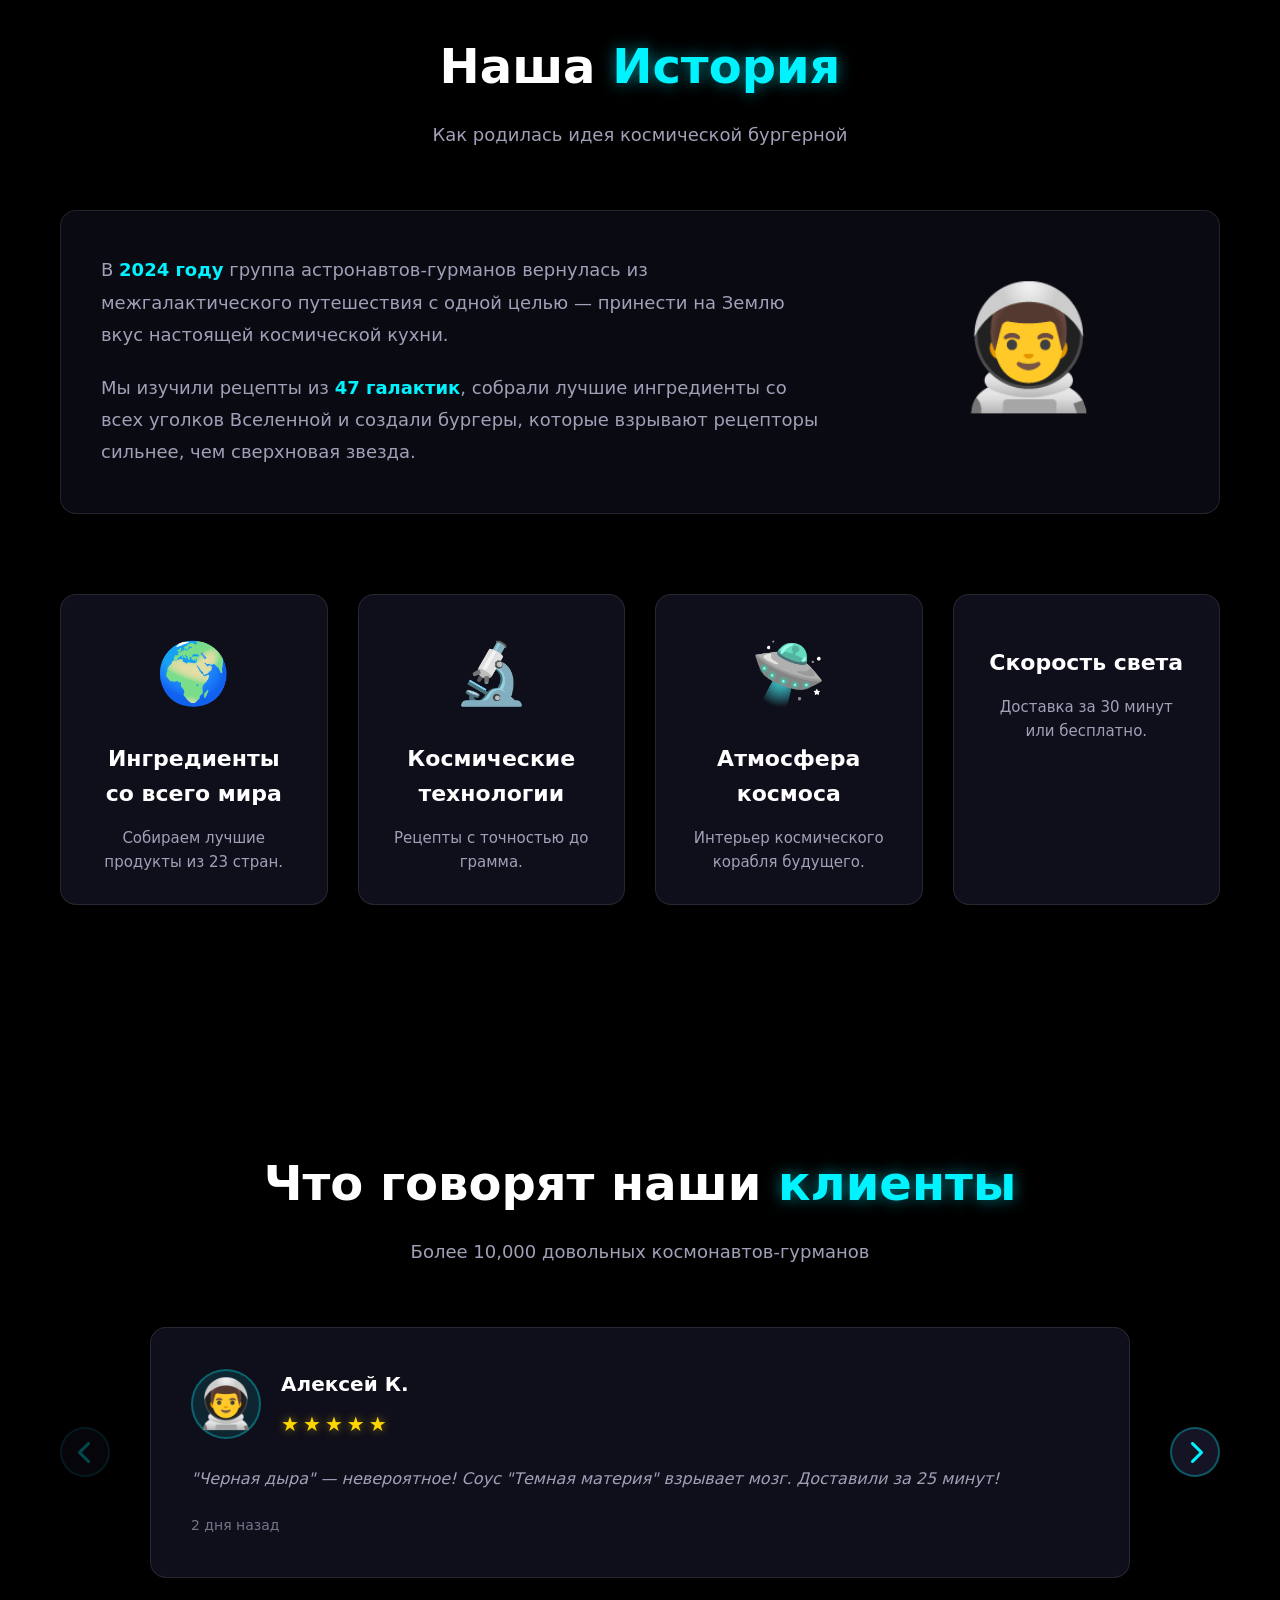
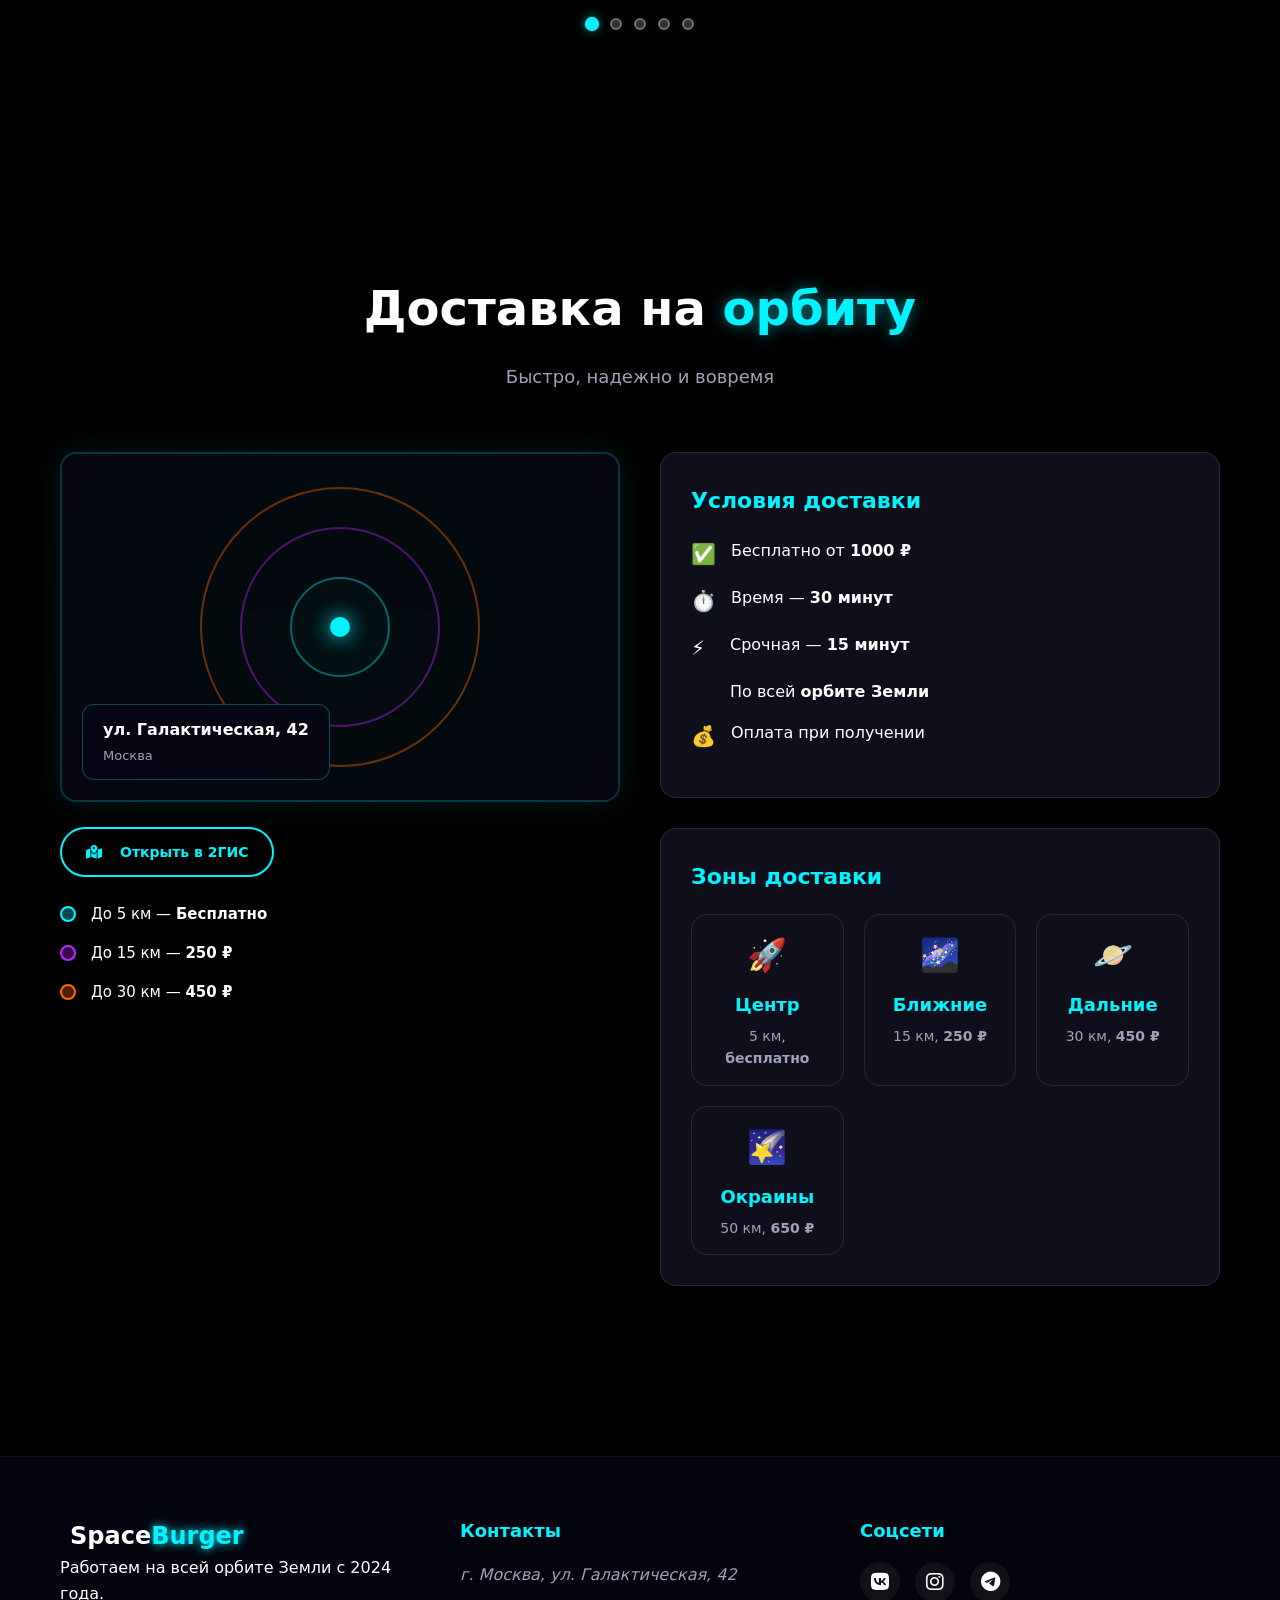
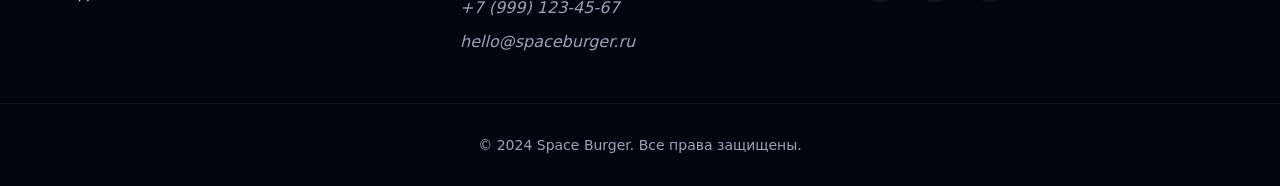
==== commit e95f9a9c: "Координально переделан index.html, добавлены страницы burgers , drinks , sauces and support , так же" ====
--- a/index.html
+++ b/index.html
@@ -6,9 +6,10 @@
     <title>Space Burger — Космические бургеры в твоем городе</title>
     <meta
       name="description"
-      content="Space Burger — уникальный ресторан космической кухни."
+      content="Space Burger — уникальный ресторан космической кухни. Бургеры, напитки, соусы и гарниры с доставкой."
     />
     <link rel="stylesheet" href="css/style.css" />
+    <link rel="stylesheet" href="css/home.css" />
     <link
       rel="stylesheet"
       href="https://cdnjs.cloudflare.com/ajax/libs/font-awesome/6.5.1/css/all.min.css"
@@ -26,50 +27,49 @@
       <div class="space-bg__layer"></div>
     </div>
 
+    <!-- ШАПКА -->
     <header class="header">
       <div class="container header__container">
-        <a href="/" class="logo"
-          ><span class="logo__icon">🍔</span
-          ><span class="logo__text"
+        <a href="index.html" class="logo">
+          <span class="logo__icon">🍔</span>
+          <span class="logo__text"
             >Space<span class="logo__text--accent">Burger</span></span
-          ></a
-        >
+          >
+        </a>
         <nav class="nav header__nav" aria-label="Главная навигация">
           <ul class="nav__list">
             <li class="nav__item">
-              <a href="#menu" class="nav__link">Меню</a>
+              <a href="burgers.html" class="nav__link">Бургеры</a>
             </li>
             <li class="nav__item">
-              <a href="#about" class="nav__link">О нас</a>
+              <a href="drinks.html" class="nav__link">Напитки</a>
+            </li>
+            <li class="nav__item">
+              <a href="sauces.html" class="nav__link">Соусы и гарниры</a>
             </li>
             <li class="nav__item">
               <a href="support.html" class="nav__link">Поддержка</a>
             </li>
-            <li class="nav__item">
-              <a href="#delivery" class="nav__link">Доставка</a>
-            </li>
-            <li class="nav__item">
-              <a href="#contacts" class="nav__link">Контакты</a>
-            </li>
           </ul>
         </nav>
         <button class="btn-cart header__cart" aria-label="Открыть корзину">
-          <span class="btn-cart__icon">🛒</span
-          ><span class="btn-cart__count">0</span>
+          <span class="btn-cart__icon">🛒</span>
+          <span class="btn-cart__count">0</span>
         </button>
         <button
           class="burger-btn header__burger"
           aria-label="Открыть меню"
           aria-expanded="false"
         >
-          <span class="burger-btn__line"></span
-          ><span class="burger-btn__line"></span
-          ><span class="burger-btn__line"></span>
+          <span class="burger-btn__line"></span>
+          <span class="burger-btn__line"></span>
+          <span class="burger-btn__line"></span>
         </button>
       </div>
     </header>
 
     <main class="main">
+      <!-- HERO -->
       <section class="hero">
         <div class="container hero__container">
           <h1 class="hero__title">
@@ -79,894 +79,81 @@
             Бургеры, которые взрывают рецепторы. Собираем их из лучших
             ингредиентов на орбите Земли.
           </p>
-          <a href="#menu" class="btn btn--primary hero__btn">Изучить меню</a>
+          <div class="hero__actions">
+            <a href="burgers.html" class="btn btn--primary hero__btn">
+              <i class="fa-solid fa-burger"></i> Смотреть меню
+            </a>
+            <a href="#about" class="btn btn--secondary hero__btn">
+              <i class="fa-solid fa-circle-info"></i> О нас
+            </a>
+          </div>
         </div>
       </section>
 
-      <section class="menu" id="menu">
-        <div class="container menu__container">
+      <!-- ПРЕВЬЮ КАТЕГОРИЙ МЕНЮ -->
+      <section class="home-categories" id="categories">
+        <div class="container">
           <h2 class="section-title">
             Наше <span class="section-title__accent">Меню</span>
           </h2>
           <p class="section-desc">
-            Каждый бургер — это маленькая вселенная вкусов
+            Выбери категорию и отправляйся в гастрономическое путешествие
           </p>
 
-          <div class="menu-filters">
-            <button
-              class="menu-filters__btn menu-filters__btn--active"
-              data-filter="all"
-            >
-              <span class="menu-filters__icon">🍔</span> Все
-            </button>
-            <button class="menu-filters__btn" data-filter="spicy">
-              <span class="menu-filters__icon">🌶️</span> Острые
-            </button>
-            <button class="menu-filters__btn" data-filter="premium">
-              <span class="menu-filters__icon">⭐</span> Премиум
-            </button>
-            <button class="menu-filters__btn" data-filter="big">
-              <span class="menu-filters__icon">🔥</span> Большие
-            </button>
-          </div>
-
-          <div class="menu__grid">
-            <article class="menu-card" data-category="all">
-              <img
-                src="img/burger-blackhole-800.png"
-                srcset="
-                  img/burger-blackhole-400.png   400w,
-                  img/burger-blackhole-800.png   800w,
-                  img/burger-blackhole-1200.png 1200w
-                "
-                sizes="(max-width: 768px) 400px, (max-width: 1200px) 800px, 1200px"
-                alt="Черная дыра"
-                class="menu-card__img"
-                loading="lazy"
-              />
-              <div class="menu-card__body">
-                <h3 class="menu-card__title">Черная дыра</h3>
-                <p class="menu-card__desc">
-                  Двойная мясная вселенная, черная булочка, соус «Темная
-                  материя» и сыр чеддер.
+          <div class="home-categories__grid">
+            <!-- Бургеры -->
+            <a href="burgers.html" class="category-card category-card--burgers">
+              <div class="category-card__bg">🍔</div>
+              <div class="category-card__content">
+                <div class="category-card__icon">
+                  <i class="fa-solid fa-burger"></i>
+                </div>
+                <h3 class="category-card__title">Бургеры</h3>
+                <p class="category-card__desc">
+                  6 уникальных рецептов + конструктор
                 </p>
-                <div class="menu-card__footer">
-                  <span class="menu-card__price">450 ₽</span
-                  ><button
-                    type="button"
-                    class="btn btn--secondary menu-card__btn"
-                    data-id="1"
-                  >
-                    В корзину
-                  </button>
-                </div>
-              </div>
-            </article>
-            <article class="menu-card menu-card--spicy" data-category="spicy">
-              <img
-                src="img/burger-supernova-800.png"
-                srcset="
-                  img/burger-supernova-400.png   400w,
-                  img/burger-supernova-800.png   800w,
-                  img/burger-supernova-1200.png 1200w
-                "
-                sizes="(max-width: 768px) 400px, (max-width: 1200px) 800px, 1200px"
-                alt="Сверхновая"
-                class="menu-card__img"
-                loading="lazy"
-              />
-              <div class="menu-card__body">
-                <h3 class="menu-card__title">Сверхновая 🌶️</h3>
-                <p class="menu-card__desc">
-                  Взрывной вкус! Мраморная говядина, халапеньо, перечный джек и
-                  соус «Искра».
+                <span class="category-card__link">
+                  Смотреть <i class="fa-solid fa-arrow-right"></i>
+                </span>
+              </div>
+            </a>
+
+            <!-- Напитки -->
+            <a href="drinks.html" class="category-card category-card--drinks">
+              <div class="category-card__bg">🥤</div>
+              <div class="category-card__content">
+                <div class="category-card__icon">
+                  <i class="fa-solid fa-glass-water"></i>
+                </div>
+                <h3 class="category-card__title">Напитки</h3>
+                <p class="category-card__desc">8 освежающих напитков</p>
+                <span class="category-card__link">
+                  Смотреть <i class="fa-solid fa-arrow-right"></i>
+                </span>
+              </div>
+            </a>
+
+            <!-- Соусы и гарниры -->
+            <a href="sauces.html" class="category-card category-card--sauces">
+              <div class="category-card__bg">🍟</div>
+              <div class="category-card__content">
+                <div class="category-card__icon">
+                  <i class="fa-solid fa-utensils"></i>
+                </div>
+                <h3 class="category-card__title">Соусы и гарниры</h3>
+                <p class="category-card__desc">
+                  9 позиций для идеального дополнения
                 </p>
-                <div class="menu-card__footer">
-                  <span class="menu-card__price">520 ₽</span
-                  ><button
-                    type="button"
-                    class="btn btn--secondary menu-card__btn"
-                    data-id="2"
-                  >
-                    В корзину
-                  </button>
-                </div>
-              </div>
-            </article>
-            <article class="menu-card" data-category="all">
-              <img
-                src="img/burger-milkyway-800.png"
-                srcset="
-                  img/burger-milkyway-400.png   400w,
-                  img/burger-milkyway-800.png   800w,
-                  img/burger-milkyway-1200.png 1200w
-                "
-                sizes="(max-width: 768px) 400px, (max-width: 1200px) 800px, 1200px"
-                alt="Млечный путь"
-                class="menu-card__img"
-                loading="lazy"
-              />
-              <div class="menu-card__body">
-                <h3 class="menu-card__title">Млечный путь</h3>
-                <p class="menu-card__desc">
-                  Нежный сливочный соус, хрустящие луковые кольца, свежий салат
-                  и сочная котлета.
-                </p>
-                <div class="menu-card__footer">
-                  <span class="menu-card__price">390 ₽</span
-                  ><button
-                    type="button"
-                    class="btn btn--secondary menu-card__btn"
-                    data-id="3"
-                  >
-                    В корзину
-                  </button>
-                </div>
-              </div>
-            </article>
-            <article
-              class="menu-card menu-card--premium"
-              data-category="premium"
-            >
-              <img
-                src="img/burger-saturn-800.png"
-                srcset="
-                  img/burger-saturn-400.png   400w,
-                  img/burger-saturn-800.png   800w,
-                  img/burger-saturn-1200.png 1200w
-                "
-                sizes="(max-width: 768px) 400px, (max-width: 1200px) 800px, 1200px"
-                alt="Сатурн"
-                class="menu-card__img"
-                loading="lazy"
-              />
-              <div class="menu-card__body">
-                <h3 class="menu-card__title">Сатурн 🪐</h3>
-                <p class="menu-card__desc">
-                  Три луковых кольца вокруг котлеты, бекон, сыр гауда и соус
-                  «Кольца планет».
-                </p>
-                <div class="menu-card__footer">
-                  <span class="menu-card__price">580 ₽</span
-                  ><button
-                    type="button"
-                    class="btn btn--secondary menu-card__btn"
-                    data-id="4"
-                  >
-                    В корзину
-                  </button>
-                </div>
-              </div>
-            </article>
-            <article class="menu-card menu-card--big" data-category="big spicy">
-              <img
-                src="img/burger-redgiant-800.png"
-                srcset="
-                  img/burger-redgiant-400.png   400w,
-                  img/burger-redgiant-800.png   800w,
-                  img/burger-redgiant-1200.png 1200w
-                "
-                sizes="(max-width: 768px) 400px, (max-width: 1200px) 800px, 1200px"
-                alt="Красный гигант"
-                class="menu-card__img"
-                loading="lazy"
-              />
-              <div class="menu-card__body">
-                <h3 class="menu-card__title">Красный гигант 🔥</h3>
-                <p class="menu-card__desc">
-                  Тройная котлета, три вида сыра, бекон, томаты и острый соус
-                  «Звездная пыль».
-                </p>
-                <div class="menu-card__footer">
-                  <span class="menu-card__price">690 ₽</span
-                  ><button
-                    type="button"
-                    class="btn btn--secondary menu-card__btn"
-                    data-id="5"
-                  >
-                    В корзину
-                  </button>
-                </div>
-              </div>
-            </article>
-            <article class="menu-card menu-card--colorful" data-category="all">
-              <img
-                src="img/burger-nebula-800.png"
-                srcset="
-                  img/burger-nebula-400.png   400w,
-                  img/burger-nebula-800.png   800w,
-                  img/burger-nebula-1200.png 1200w
-                "
-                sizes="(max-width: 768px) 400px, (max-width: 1200px) 800px, 1200px"
-                alt="Туманность"
-                class="menu-card__img"
-                loading="lazy"
-              />
-              <div class="menu-card__body">
-                <h3 class="menu-card__title">Туманность Ориона 🌈</h3>
-                <p class="menu-card__desc">
-                  Три соуса, маринованные овощи, куриная котлета и
-                  карамелизированный лук.
-                </p>
-                <div class="menu-card__footer">
-                  <span class="menu-card__price">490 ₽</span
-                  ><button
-                    type="button"
-                    class="btn btn--secondary menu-card__btn"
-                    data-id="6"
-                  >
-                    В корзину
-                  </button>
-                </div>
-              </div>
-            </article>
-          </div>
-
-          <!-- СПУТНИКИ -->
-          <div class="sputniki">
-            <h3 class="sputniki__title">🛸 Спутники</h3>
-            <p class="sputniki__subtitle">
-              Гарниры и соусы — идеальное дополнение к полету
-            </p>
-            <div class="sputniki__grid">
-              <article class="sputniki-card">
-                <div class="sputniki-card__img-wrapper">
-                  <img
-                    src="img/fries-small.webp"
-                    alt="Маленькая порция картофеля фри"
-                    class="sputniki-card__img"
-                  />
-                </div>
-                <div class="sputniki-card__body">
-                  <h4 class="sputniki-card__title">Метеоритный дождь</h4>
-                  <p class="sputniki-card__desc">
-                    Хрустящий картофель фри с морской солью
-                  </p>
-                  <div class="sputniki-card__sizes">
-                    <button
-                      type="button"
-                      class="sputniki-card__size-btn add-to-cart-btn"
-                      data-id="7"
-                    >
-                      Мал. 150₽
-                    </button>
-                    <button
-                      type="button"
-                      class="sputniki-card__size-btn add-to-cart-btn"
-                      data-id="11"
-                    >
-                      Бол. 220₽
-                    </button>
-                  </div>
-                </div>
-              </article>
-              <article class="sputniki-card">
-                <div class="sputniki-card__img-wrapper">
-                  <img
-                    src="img/rustic_potatoes.webp"
-                    alt="Картофель по-деревенски"
-                    class="sputniki-card__img"
-                  />
-                </div>
-                <div class="sputniki-card__body">
-                  <h4 class="sputniki-card__title">Гравитация</h4>
-                  <p class="sputniki-card__desc">
-                    Картофель по-деревенски со специями
-                  </p>
-                  <div class="sputniki-card__sizes">
-                    <button
-                      type="button"
-                      class="sputniki-card__size-btn add-to-cart-btn"
-                      data-id="8"
-                    >
-                      Мал. 190₽
-                    </button>
-                    <button
-                      type="button"
-                      class="sputniki-card__size-btn add-to-cart-btn"
-                      data-id="12"
-                    >
-                      Бол. 260₽
-                    </button>
-                  </div>
-                </div>
-              </article>
-              <article class="sputniki-card sputniki-card--spicy">
-                <div class="sputniki-card__img-wrapper">
-                  <img
-                    src="img/spicy_fries.webp"
-                    alt="Острый метеорит"
-                    class="sputniki-card__img"
-                  />
-                </div>
-                <div class="sputniki-card__body">
-                  <h4 class="sputniki-card__title">Острый метеорит</h4>
-                  <p class="sputniki-card__desc">
-                    Картошка фри с перцем чили и паприкой
-                  </p>
-                  <div class="sputniki-card__footer">
-                    <span class="sputniki-card__price">210 ₽</span
-                    ><button
-                      type="button"
-                      class="sputniki-card__btn add-to-cart-btn"
-                      data-id="9"
-                    >
-                      +
-                    </button>
-                  </div>
-                </div>
-              </article>
-              <article class="sputniki-card">
-                <div class="sputniki-card__img-wrapper">
-                  <img
-                    src="img/sweet-potato.webp"
-                    alt="Сладкий космос"
-                    class="sputniki-card__img"
-                  />
-                </div>
-                <div class="sputniki-card__body">
-                  <h4 class="sputniki-card__title">Сладкий космос</h4>
-                  <p class="sputniki-card__desc">
-                    Батат фри с медово-горчичным соусом
-                  </p>
-                  <div class="sputniki-card__footer">
-                    <span class="sputniki-card__price">240 ₽</span
-                    ><button
-                      type="button"
-                      class="sputniki-card__btn add-to-cart-btn"
-                      data-id="10"
-                    >
-                      +
-                    </button>
-                  </div>
-                </div>
-              </article>
-
-              <!-- ЗАМЕНА СОУСОВ НА ИЗОБРАЖЕНИЯ -->
-              <article class="sputniki-card sputniki-card--sauce">
-                <div class="sputniki-card__img-wrapper">
-                  <img
-                    src="img/sauce-garlic.webp"
-                    alt="Чесночный соус"
-                    class="sputniki-card__img"
-                  />
-                </div>
-                <div class="sputniki-card__body">
-                  <h4 class="sputniki-card__title">Тёмная энергия</h4>
-                  <p class="sputniki-card__desc">
-                    Фирменный чесночный соус (40 мл)
-                  </p>
-                  <div class="sputniki-card__footer">
-                    <span class="sputniki-card__price">60 ₽</span
-                    ><button
-                      type="button"
-                      class="sputniki-card__btn add-to-cart-btn"
-                      data-id="13"
-                    >
-                      +
-                    </button>
-                  </div>
-                </div>
-              </article>
-              <article class="sputniki-card sputniki-card--sauce">
-                <div class="sputniki-card__img-wrapper">
-                  <img
-                    src="img/sauce-cheese.webp"
-                    alt="Сырный соус"
-                    class="sputniki-card__img"
-                  />
-                </div>
-                <div class="sputniki-card__body">
-                  <h4 class="sputniki-card__title">Космический сыр</h4>
-                  <p class="sputniki-card__desc">Нежный сырный соус (40 мл)</p>
-                  <div class="sputniki-card__footer">
-                    <span class="sputniki-card__price">70 ₽</span
-                    ><button
-                      type="button"
-                      class="sputniki-card__btn add-to-cart-btn"
-                      data-id="14"
-                    >
-                      +
-                    </button>
-                  </div>
-                </div>
-              </article>
-              <article
-                class="sputniki-card sputniki-card--sauce sputniki-card--spicy"
-              >
-                <div class="sputniki-card__img-wrapper">
-                  <img
-                    src="img/sauce-spicy.webp"
-                    alt="Соус Искра"
-                    class="sputniki-card__img"
-                  />
-                </div>
-                <div class="sputniki-card__body">
-                  <h4 class="sputniki-card__title">Искра</h4>
-                  <p class="sputniki-card__desc">Острый соус табаско (40 мл)</p>
-                  <div class="sputniki-card__footer">
-                    <span class="sputniki-card__price">80 ₽</span
-                    ><button
-                      type="button"
-                      class="sputniki-card__btn add-to-cart-btn"
-                      data-id="15"
-                    >
-                      +
-                    </button>
-                  </div>
-                </div>
-              </article>
-              <article class="sputniki-card sputniki-card--sauce">
-                <div class="sputniki-card__img-wrapper">
-                  <img
-                    src="img/sauce-honey.webp"
-                    alt="Медово-горчичный соус"
-                    class="sputniki-card__img"
-                  />
-                </div>
-                <div class="sputniki-card__body">
-                  <h4 class="sputniki-card__title">Медовая орбита</h4>
-                  <p class="sputniki-card__desc">
-                    Медово-горчичный соус (40 мл)
-                  </p>
-                  <div class="sputniki-card__footer">
-                    <span class="sputniki-card__price">70 ₽</span
-                    ><button
-                      type="button"
-                      class="sputniki-card__btn add-to-cart-btn"
-                      data-id="20"
-                    >
-                      +
-                    </button>
-                  </div>
-                </div>
-              </article>
-              <article class="sputniki-card sputniki-card--sauce">
-                <div class="sputniki-card__img-wrapper">
-                  <img
-                    src="img/sauce-ketchup.webp"
-                    alt="Кетчуп"
-                    class="sputniki-card__img"
-                  />
-                </div>
-                <div class="sputniki-card__body">
-                  <h4 class="sputniki-card__title">Красный карлик</h4>
-                  <p class="sputniki-card__desc">
-                    Домашний кетчуп из томатов (40 мл)
-                  </p>
-                  <div class="sputniki-card__footer">
-                    <span class="sputniki-card__price">50 ₽</span
-                    ><button
-                      type="button"
-                      class="sputniki-card__btn add-to-cart-btn"
-                      data-id="21"
-                    >
-                      +
-                    </button>
-                  </div>
-                </div>
-              </article>
-            </div>
-          </div>
-
-          <!-- НАПИТКИ -->
-          <div class="napitki">
-            <h3 class="napitki__title">🥤 Топливо для полета</h3>
-            <p class="napitki__subtitle">
-              Освежающие напитки для космического путешествия
-            </p>
-            <div class="napitki__grid">
-              <article class="napitki-card">
-                <div class="napitki-card__img-wrapper">
-                  <img
-                    src="img/drink-cola.webp"
-                    alt="Кола"
-                    class="napitki-card__img"
-                  />
-                </div>
-                <div class="napitki-card__body">
-                  <h4 class="napitki-card__title">Черная материя</h4>
-                  <p class="napitki-card__desc">
-                    Ледяная кола 0.5л с долькой лимона
-                  </p>
-                  <div class="napitki-card__footer">
-                    <span class="napitki-card__price">120 ₽</span
-                    ><button
-                      type="button"
-                      class="napitki-card__btn add-to-cart-btn"
-                      data-id="16"
-                    >
-                      +
-                    </button>
-                  </div>
-                </div>
-              </article>
-              <article class="napitki-card">
-                <div class="napitki-card__img-wrapper">
-                  <img
-                    src="img/drink-lemonade.webp"
-                    alt="Лимонад"
-                    class="napitki-card__img"
-                  />
-                </div>
-                <div class="napitki-card__body">
-                  <h4 class="napitki-card__title">Космический лимонад</h4>
-                  <p class="napitki-card__desc">
-                    Домашний лимонад с мятой и имбирем 0.4л
-                  </p>
-                  <div class="napitki-card__footer">
-                    <span class="napitki-card__price">180 ₽</span
-                    ><button
-                      type="button"
-                      class="napitki-card__btn add-to-cart-btn"
-                      data-id="17"
-                    >
-                      +
-                    </button>
-                  </div>
-                </div>
-              </article>
-              <article class="napitki-card">
-                <div class="napitki-card__img-wrapper">
-                  <img
-                    src="img/drink-morse.webp"
-                    alt="Морс"
-                    class="napitki-card__img"
-                  />
-                </div>
-                <div class="napitki-card__body">
-                  <h4 class="napitki-card__title">Звёздная пыль</h4>
-                  <p class="napitki-card__desc">
-                    Клюквенный морс с малиной 0.4л
-                  </p>
-                  <div class="napitki-card__footer">
-                    <span class="napitki-card__price">160 ₽</span
-                    ><button
-                      type="button"
-                      class="napitki-card__btn add-to-cart-btn"
-                      data-id="18"
-                    >
-                      +
-                    </button>
-                  </div>
-                </div>
-              </article>
-              <article class="napitki-card">
-                <div class="napitki-card__img-wrapper">
-                  <img
-                    src="img/drink-tea.webp"
-                    alt="Чай"
-                    class="napitki-card__img"
-                  />
-                </div>
-                <div class="napitki-card__body">
-                  <h4 class="napitki-card__title">Гравитационный чай</h4>
-                  <p class="napitki-card__desc">
-                    Чёрный чай с бергамотом и чабрецом 0.3л
-                  </p>
-                  <div class="napitki-card__footer">
-                    <span class="napitki-card__price">140 ₽</span
-                    ><button
-                      type="button"
-                      class="napitki-card__btn add-to-cart-btn"
-                      data-id="19"
-                    >
-                      +
-                    </button>
-                  </div>
-                </div>
-              </article>
-              <article class="napitki-card">
-                <div class="napitki-card__img-wrapper">
-                  <img
-                    src="img/drink-americano.webp"
-                    alt="Американо"
-                    class="napitki-card__img"
-                  />
-                </div>
-                <div class="napitki-card__body">
-                  <h4 class="napitki-card__title">Тёмная звезда</h4>
-                  <p class="napitki-card__desc">
-                    Американо на зёрнах из Эфиопии 0.3л
-                  </p>
-                  <div class="napitki-card__footer">
-                    <span class="napitki-card__price">170 ₽</span
-                    ><button
-                      type="button"
-                      class="napitki-card__btn add-to-cart-btn"
-                      data-id="22"
-                    >
-                      +
-                    </button>
-                  </div>
-                </div>
-              </article>
-              <article class="napitki-card">
-                <div class="napitki-card__img-wrapper">
-                  <img
-                    src="img/drink-milkshake.webp"
-                    alt="Молочный коктейль"
-                    class="napitki-card__img"
-                  />
-                </div>
-                <div class="napitki-card__body">
-                  <h4 class="napitki-card__title">Млечный путь</h4>
-                  <p class="napitki-card__desc">
-                    Ванильный молочный коктейль 0.4л
-                  </p>
-                  <div class="napitki-card__footer">
-                    <span class="napitki-card__price">200 ₽</span
-                    ><button
-                      type="button"
-                      class="napitki-card__btn add-to-cart-btn"
-                      data-id="23"
-                    >
-                      +
-                    </button>
-                  </div>
-                </div>
-              </article>
-              <article class="napitki-card">
-                <div class="napitki-card__img-wrapper">
-                  <img
-                    src="img/drink-water.webp"
-                    alt="Вода"
-                    class="napitki-card__img"
-                  />
-                </div>
-                <div class="napitki-card__body">
-                  <h4 class="napitki-card__title">Чистая орбита</h4>
-                  <p class="napitki-card__desc">
-                    Минеральная вода без газа 0.5л
-                  </p>
-                  <div class="napitki-card__footer">
-                    <span class="napitki-card__price">80 ₽</span
-                    ><button
-                      type="button"
-                      class="napitki-card__btn add-to-cart-btn"
-                      data-id="24"
-                    >
-                      +
-                    </button>
-                  </div>
-                </div>
-              </article>
-              <article class="napitki-card">
-                <div class="napitki-card__img-wrapper">
-                  <img
-                    src="img/drink-orange.webp"
-                    alt="Апельсиновый сок"
-                    class="napitki-card__img"
-                  />
-                </div>
-                <div class="napitki-card__body">
-                  <h4 class="napitki-card__title">Солнечный всплеск</h4>
-                  <p class="napitki-card__desc">
-                    Свежевыжатый апельсиновый сок 0.3л
-                  </p>
-                  <div class="napitki-card__footer">
-                    <span class="napitki-card__price">190 ₽</span
-                    ><button
-                      type="button"
-                      class="napitki-card__btn add-to-cart-btn"
-                      data-id="25"
-                    >
-                      +
-                    </button>
-                  </div>
-                </div>
-              </article>
-            </div>
+                <span class="category-card__link">
+                  Смотреть <i class="fa-solid fa-arrow-right"></i>
+                </span>
+              </div>
+            </a>
           </div>
         </div>
       </section>
-      <!-- СЕКЦИЯ КОНСТРУКТОРА БУРГЕРА -->
-      <section class="builder" id="builder">
-        <div class="container builder__container">
-          <h2 class="section-title builder__title">
-            🛠 Лаборатория <span class="section-title__accent">Сборки</span>
-          </h2>
-          <p class="section-desc builder__desc">
-            Создай свою идеальную космическую комбинацию
-          </p>
-
-          <div class="builder__workspace">
-            <!-- Левая часть: Визуализация бургера -->
-            <div class="builder__visual">
-              <div class="builder__plate">
-                <div class="builder__stack" id="burgerStack">
-                  <div class="builder__empty-state">
-                    <span>🍽️</span>
-                    <p>Начни сборку с булочки!</p>
-                  </div>
-                </div>
-              </div>
-              <div class="builder__summary">
-                <h3 class="builder__total-name">Твой бургер</h3>
-                <div class="builder__total-price" id="builderPrice">0 ₽</div>
-                <div class="builder__actions">
-                  <button
-                    class="btn btn--secondary builder__btn-reset"
-                    id="resetBuilder"
-                  >
-                    🔄 Сбросить
-                  </button>
-                  <button
-                    class="btn btn--primary builder__btn-add"
-                    id="addCustomToCart"
-                    disabled
-                  >
-                    🛒 В корзину
-                  </button>
-                </div>
-              </div>
-            </div>
-
-            <!-- Правая часть: Выбор ингредиентов -->
-            <div class="builder__controls">
-              <!-- Булочки -->
-              <div class="builder__category">
-                <h4 class="builder__category-title">1. Основа (Булочки)</h4>
-                <div class="builder__options">
-                  <!-- Нижняя булка -->
-                  <button
-                    class="builder__option"
-                    data-type="bun-bottom"
-                    data-name="Нижняя черная булка"
-                    data-price="30"
-                    data-visual="🥯"
-                  >
-                    <span class="builder__option-visual">🥯</span>
-                    <span class="builder__option-info">
-                      <span class="builder__option-name">Нижняя черная</span>
-                      <span class="builder__option-price">+30 ₽</span>
-                    </span>
-                  </button>
-                  <button
-                    class="builder__option"
-                    data-type="bun-bottom"
-                    data-name="Нижняя классическая"
-                    data-price="20"
-                    data-visual="🟡"
-                  >
-                    <span class="builder__option-visual">🟡</span>
-                    <span class="builder__option-info">
-                      <span class="builder__option-name"
-                        >Нижняя классическая</span
-                      >
-                      <span class="builder__option-price">+20 ₽</span>
-                    </span>
-                  </button>
-
-                  <!-- Верхняя булка -->
-                  <button
-                    class="builder__option"
-                    data-type="bun-top"
-                    data-name="Верхняя черная булка"
-                    data-price="30"
-                    data-visual="⬛"
-                  >
-                    <span class="builder__option-visual">⬛</span>
-                    <span class="builder__option-info">
-                      <span class="builder__option-name">Верхняя черная</span>
-                      <span class="builder__option-price">+30 ₽</span>
-                    </span>
-                  </button>
-                  <button
-                    class="builder__option"
-                    data-type="bun-top"
-                    data-name="Верхняя классическая"
-                    data-price="20"
-                    data-visual="🟨"
-                  >
-                    <span class="builder__option-visual">🟨</span>
-                    <span class="builder__option-info">
-                      <span class="builder__option-name"
-                        >Верхняя классическая</span
-                      >
-                      <span class="builder__option-price">+20 ₽</span>
-                    </span>
-                  </button>
-                </div>
-              </div>
-
-              <!-- Котлеты -->
-              <div class="builder__category">
-                <h4 class="builder__category-title">2. Сердце бургера</h4>
-                <div class="builder__options">
-                  <button
-                    class="builder__option"
-                    data-type="patty"
-                    data-name="Говяжья котлета"
-                    data-price="150"
-                    data-visual="🟤"
-                  >
-                    <span class="builder__option-visual">🟤</span>
-                    <span class="builder__option-info">
-                      <span class="builder__option-name">Говяжья</span>
-                      <span class="builder__option-price">+150 ₽</span>
-                    </span>
-                  </button>
-                  <button
-                    class="builder__option"
-                    data-type="patty"
-                    data-name="Куриная котлета"
-                    data-price="130"
-                    data-visual="🟨"
-                  >
-                    <span class="builder__option-visual">🟨</span>
-                    <span class="builder__option-info">
-                      <span class="builder__option-name">Куриная</span>
-                      <span class="builder__option-price">+130 ₽</span>
-                    </span>
-                  </button>
-                </div>
-              </div>
-
-              <!-- Начинка -->
-              <div class="builder__category">
-                <h4 class="builder__category-title">
-                  3. Начинка (можно несколько)
-                </h4>
-                <div class="builder__options">
-                  <button
-                    class="builder__option"
-                    data-type="topping"
-                    data-name="Сыр Чеддер"
-                    data-price="60"
-                    data-visual="🧀"
-                  >
-                    <span class="builder__option-visual">🧀</span>
-                    <span class="builder__option-info">
-                      <span class="builder__option-name">Чеддер</span>
-                      <span class="builder__option-price">+60 ₽</span>
-                    </span>
-                  </button>
-                  <button
-                    class="builder__option"
-                    data-type="topping"
-                    data-name="Бекон"
-                    data-price="80"
-                    data-visual="🥓"
-                  >
-                    <span class="builder__option-visual">🥓</span>
-                    <span class="builder__option-info">
-                      <span class="builder__option-name">Бекон</span>
-                      <span class="builder__option-price">+80 ₽</span>
-                    </span>
-                  </button>
-                  <button
-                    class="builder__option"
-                    data-type="topping"
-                    data-name="Халапеньо"
-                    data-price="50"
-                    data-visual="🌶️"
-                  >
-                    <span class="builder__option-visual">🌶️</span>
-                    <span class="builder__option-info">
-                      <span class="builder__option-name">Халапеньо</span>
-                      <span class="builder__option-price">+50 ₽</span>
-                    </span>
-                  </button>
-                  <button
-                    class="builder__option"
-                    data-type="topping"
-                    data-name="Свежий салат"
-                    data-price="40"
-                    data-visual="🥬"
-                  >
-                    <span class="builder__option-visual">🥬</span>
-                    <span class="builder__option-info">
-                      <span class="builder__option-name">Салат</span>
-                      <span class="builder__option-price">+40 ₽</span>
-                    </span>
-                  </button>
-                </div>
-              </div>
-            </div>
-          </div>
-        </div>
-      </section>
+
+      <!-- О НАС -->
       <section class="about" id="about">
         <div class="container about__container">
           <h2 class="section-title">
@@ -988,7 +175,7 @@
             </div>
             <div class="about__story-visual">
               <div class="about__astronaut">👨‍🚀</div>
-              <div class="about__rocket">🚀</div>
+              <div class="about__rocket"></div>
             </div>
           </div>
           <div class="about__features">
@@ -1012,7 +199,7 @@
               </p>
             </div>
             <div class="feature-card about__feature">
-              <div class="feature-card__icon">⚡</div>
+              <div class="feature-card__icon"></div>
               <h3 class="feature-card__title">Скорость света</h3>
               <p class="feature-card__desc">
                 Доставка за 30 минут или бесплатно.
@@ -1022,6 +209,7 @@
         </div>
       </section>
 
+      <!-- ОТЗЫВЫ -->
       <section class="reviews" id="reviews">
         <div class="container reviews__container">
           <h2 class="section-title">
@@ -1035,7 +223,7 @@
               class="reviews__btn reviews__btn--prev"
               aria-label="Предыдущий"
             >
-              <span>‹</span>
+              <i class="fa-solid fa-chevron-left"></i>
             </button>
             <div class="reviews__track">
               <div class="reviews__slides" id="reviewsSlides">
@@ -1108,7 +296,7 @@
                 <div class="review-card">
                   <div class="review-card__content">
                     <div class="review-card__header">
-                      <div class="review-card__avatar">👩‍💼</div>
+                      <div class="review-card__avatar">‍💼</div>
                       <div class="review-card__info">
                         <h4 class="review-card__name">Елена П.</h4>
                         <div class="review-card__rating">
@@ -1127,19 +315,42 @@
                     <span class="review-card__date">2 недели назад</span>
                   </div>
                 </div>
+                <div class="review-card">
+                  <div class="review-card__content">
+                    <div class="review-card__header">
+                      <div class="review-card__avatar">👨‍💻</div>
+                      <div class="review-card__info">
+                        <h4 class="review-card__name">Игорь М.</h4>
+                        <div class="review-card__rating">
+                          <span class="review-card__star">★</span
+                          ><span class="review-card__star">★</span
+                          ><span class="review-card__star">★</span
+                          ><span class="review-card__star">★</span
+                          ><span class="review-card__star">★</span>
+                        </div>
+                      </div>
+                    </div>
+                    <p class="review-card__text">
+                      Заказываю третий раз. "Млечный путь" — идеальная классика.
+                      Корзина сохраняется. Топ!
+                    </p>
+                    <span class="review-card__date">3 недели назад</span>
+                  </div>
+                </div>
               </div>
             </div>
             <button
               class="reviews__btn reviews__btn--next"
               aria-label="Следующий"
             >
-              <span>›</span>
+              <i class="fa-solid fa-chevron-right"></i>
             </button>
           </div>
           <div class="reviews__dots" id="reviewsDots"></div>
         </div>
       </section>
 
+      <!-- ДОСТАВКА -->
       <section class="delivery" id="delivery">
         <div class="container delivery__container">
           <h2 class="section-title">
@@ -1154,7 +365,7 @@
                   <div class="delivery__map-zone delivery__map-zone--1"></div>
                   <div class="delivery__map-zone delivery__map-zone--2"></div>
                   <div class="delivery__map-zone delivery__map-zone--3"></div>
-                  <div class="delivery__map-rocket">🚀</div>
+                  <div class="delivery__map-rocket"></div>
                 </div>
                 <div class="delivery__map-label">
                   <h4>ул. Галактическая, 42</h4>
@@ -1166,8 +377,9 @@
                 target="_blank"
                 rel="noopener noreferrer"
                 class="btn btn--secondary delivery__map-link"
-                ><span>🗺️</span> Открыть в 2ГИС</a
               >
+                <i class="fa-solid fa-map-location-dot"></i> Открыть в 2ГИС
+              </a>
               <div class="delivery__map-legend">
                 <div class="delivery__legend-item">
                   <div
@@ -1206,7 +418,7 @@
                     <p>Срочная — <strong>15 минут</strong></p>
                   </li>
                   <li class="delivery__info-item">
-                    <span class="delivery__info-icon">📍</span>
+                    <span class="delivery__info-icon"></span>
                     <p>По всей <strong>орбите Земли</strong></p>
                   </li>
                   <li class="delivery__info-item">
@@ -1240,7 +452,7 @@
                     </p>
                   </div>
                   <div class="delivery__zone">
-                    <div class="delivery__zone-icon">🪐</div>
+                    <div class="delivery__zone-icon">🌠</div>
                     <h4 class="delivery__zone-title">Окраины</h4>
                     <p class="delivery__zone-desc">
                       50 км, <strong>650 ₽</strong>
@@ -1254,15 +466,16 @@
       </section>
     </main>
 
+    <!-- FOOTER -->
     <footer class="footer" id="contacts">
       <div class="container footer__container">
         <div class="footer__col">
-          <a href="/" class="logo"
-            ><span class="logo__icon">🍔</span
-            ><span class="logo__text"
+          <a href="index.html" class="logo">
+            <span class="logo__icon"></span>
+            <span class="logo__text"
               >Space<span class="logo__text--accent">Burger</span></span
-            ></a
-          >
+            >
+          </a>
           <p class="footer__desc">Работаем на всей орбите Земли с 2024 года.</p>
         </div>
         <div class="footer__col">
@@ -1271,7 +484,8 @@
             <p>г. Москва, ул. Галактическая, 42</p>
             <a href="tel:+79991234567" class="footer__link"
               >+7 (999) 123-45-67</a
-            ><a href="mailto:hello@spaceburger.ru" class="footer__link"
+            >
+            <a href="mailto:hello@spaceburger.ru" class="footer__link"
               >hello@spaceburger.ru</a
             >
           </address>
@@ -1297,6 +511,15 @@
             >
               <i class="fa-brands fa-instagram"></i>
             </a>
+            <a
+              href="https://t.me/spaceburger_support"
+              target="_blank"
+              rel="noopener noreferrer"
+              class="socials__link"
+              aria-label="Telegram Support"
+            >
+              <i class="fa-brands fa-telegram"></i>
+            </a>
           </div>
         </div>
       </div>
@@ -1305,18 +528,19 @@
       </div>
     </footer>
 
+    <!-- МОДАЛКА КОРЗИНЫ -->
     <div class="cart-modal" id="cartModal" aria-hidden="true">
       <div class="cart-modal__overlay"></div>
       <div class="cart-modal__content">
         <button class="cart-modal__close" aria-label="Закрыть">
-          <span>✕</span>
+          <i class="fa-solid fa-xmark"></i>
         </button>
         <h2 class="cart-modal__title">Твоя корзина</h2>
         <div class="cart-modal__items" id="cartItems">
           <div class="cart-modal__empty">
-            <span class="cart-modal__empty-icon">🛒</span>
+            <i class="fa-solid fa-cart-shopping cart-modal__empty-icon"></i>
             <p>Корзина пуста</p>
-            <p class="cart-modal__empty-text">Добавь бургеры из меню!</p>
+            <p class="cart-modal__empty-text">Добавь что-нибудь вкусное!</p>
           </div>
         </div>
         <div class="cart-modal__footer" id="cartFooter" style="display: none">
@@ -1326,117 +550,23 @@
           </div>
           <div class="cart-modal__actions">
             <button class="btn btn--danger cart-modal__clear" id="clearCartBtn">
-              🗑️ Очистить
+              <i class="fa-solid fa-trash"></i> Очистить
             </button>
             <button class="btn btn--primary cart-modal__checkout">
-              Оформить заказ
+              <i class="fa-solid fa-rocket"></i> Оформить заказ
             </button>
           </div>
         </div>
       </div>
     </div>
 
-    <div class="checkout-modal" id="checkoutModal" aria-hidden="true">
-      <div class="checkout-modal__overlay"></div>
-      <div class="checkout-modal__content">
-        <button class="checkout-modal__close" aria-label="Закрыть">
-          <span>✕</span>
-        </button>
-        <h2 class="checkout-modal__title">Оформление заказа</h2>
-        <p class="checkout-modal__subtitle">Заполни данные для доставки</p>
-        <form class="checkout-form" id="checkoutForm" novalidate>
-          <div class="checkout-form__group">
-            <label class="checkout-form__label" for="name"
-              ><span class="checkout-form__icon">👤</span> Имя</label
-            ><input
-              type="text"
-              id="name"
-              class="checkout-form__input"
-              placeholder="Как к вам обращаться?"
-              required
-            /><span class="checkout-form__error" id="nameError"
-              >Введите корректное имя</span
-            >
-          </div>
-          <div class="checkout-form__group">
-            <label class="checkout-form__label" for="phone"
-              ><span class="checkout-form__icon">📱</span> Телефон</label
-            ><input
-              type="tel"
-              id="phone"
-              class="checkout-form__input"
-              placeholder="+7 (999) 123-45-67"
-              required
-            /><span class="checkout-form__error" id="phoneError"
-              >Формат: +7 (999) 123-45-67</span
-            >
-          </div>
-          <div class="checkout-form__group">
-            <label class="checkout-form__label" for="address"
-              ><span class="checkout-form__icon">📍</span> Адрес</label
-            ><input
-              type="text"
-              id="address"
-              class="checkout-form__input"
-              placeholder="Улица, дом, квартира"
-              required
-            /><span class="checkout-form__error" id="addressError"
-              >Введите полный адрес</span
-            >
-          </div>
-          <div class="checkout-form__group">
-            <label class="checkout-form__label" for="comment"
-              ><span class="checkout-form__icon">💬</span> Комментарий
-              <span class="checkout-form__optional"
-                >(необязательно)</span
-              ></label
-            ><textarea
-              id="comment"
-              class="checkout-form__input checkout-form__textarea"
-              placeholder="Пожелания к заказу"
-              rows="3"
-            ></textarea>
-          </div>
-          <div class="checkout-form__summary">
-            <div class="checkout-form__total">
-              <span>Итого:</span
-              ><span class="checkout-form__total-price" id="checkoutTotal"
-                >0 ₽</span
-              >
-            </div>
-          </div>
-          <button type="submit" class="btn btn--primary checkout-form__submit">
-            <span class="checkout-form__submit-text">🚀 Отправить</span
-            ><span class="checkout-form__submit-loading" style="display: none"
-              ><span class="spinner"></span> Отправляем...</span
-            >
-          </button>
-        </form>
-      </div>
-      <div class="checkout-success" id="checkoutSuccess">
-        <div class="checkout-success__content">
-          <div class="checkout-success__rocket">🚀</div>
-          <h3 class="checkout-success__title">Заказ принят!</h3>
-          <p class="checkout-success__text">
-            Бургер летит к вам!<br />Свяжемся через 5 минут.
-          </p>
-          <button
-            class="btn btn--primary checkout-success__btn"
-            id="successCloseBtn"
-          >
-            Отлично!
-          </button>
-        </div>
-      </div>
-    </div>
-
-    <div id="toast-container" class="toast-container" aria-live="polite"></div>
-    <button class="back-to-top" id="backToTop" aria-label="Наверх">🚀</button>
-    <!-- МОДАЛКА ПОДТВЕРЖДЕНИЯ ОЧИСТКИ КОРЗИНЫ -->
+    <!-- МОДАЛКА ПОДТВЕРЖДЕНИЯ ОЧИСТКИ -->
     <div class="confirm-modal" id="confirmModal" aria-hidden="true">
       <div class="confirm-modal__overlay"></div>
       <div class="confirm-modal__content">
-        <div class="confirm-modal__icon">⚠️</div>
+        <div class="confirm-modal__icon">
+          <i class="fa-solid fa-triangle-exclamation"></i>
+        </div>
         <h3 class="confirm-modal__title">Очистить корзину?</h3>
         <p class="confirm-modal__text">
           Все товары будут удалены. Это действие нельзя отменить.
@@ -1452,11 +582,18 @@
             class="btn btn--danger confirm-modal__confirm"
             id="confirmOkBtn"
           >
-            🗑️ Очистить
+            <i class="fa-solid fa-trash"></i> Очистить
           </button>
         </div>
       </div>
     </div>
+
+    <!-- TOAST И КНОПКА НАВЕРХ -->
+    <div id="toast-container" class="toast-container" aria-live="polite"></div>
+    <button class="back-to-top" id="backToTop" aria-label="Наверх">
+      <i class="fa-solid fa-rocket"></i>
+    </button>
+
     <script type="module" src="js/main.js"></script>
   </body>
 </html>
--- a/css/style.css
+++ b/css/style.css
@@ -18,3 +18,4 @@
 @import url("modals.css");
 @import url("toast.css");
 @import url("responsive.css");
+@import url("home.css");
--- a/css/home.css
+++ b/css/home.css
@@ -0,0 +1,200 @@
+/* === ГЛАВНАЯ СТРАНИЦА === */
+
+/* Hero кнопки */
+.hero__actions {
+  display: flex;
+  gap: 20px;
+  flex-wrap: wrap;
+}
+
+.hero__btn i {
+  margin-right: 8px;
+}
+
+/* === ПРЕВЬЮ КАТЕГОРИЙ === */
+.home-categories {
+  padding: 100px 0;
+  position: relative;
+}
+
+.home-categories__grid {
+  display: grid;
+  grid-template-columns: repeat(auto-fit, minmax(300px, 1fr));
+  gap: 30px;
+}
+
+.category-card {
+  position: relative;
+  background: rgba(25, 25, 45, 0.6);
+  border: 1px solid rgba(255, 255, 255, 0.1);
+  border-radius: var(--radius);
+  overflow: hidden;
+  transition: var(--transition);
+  display: flex;
+  flex-direction: column;
+  text-decoration: none;
+  color: inherit;
+  backdrop-filter: blur(10px);
+}
+
+.category-card__bg {
+  position: absolute;
+  top: 0;
+  left: 0;
+  width: 100%;
+  height: 100%;
+  display: flex;
+  align-items: center;
+  justify-content: center;
+  font-size: 150px;
+  opacity: 0.08;
+  transition: var(--transition);
+  z-index: 0;
+}
+
+.category-card:hover .category-card__bg {
+  opacity: 0.15;
+  transform: scale(1.1);
+}
+
+.category-card__content {
+  position: relative;
+  z-index: 1;
+  padding: 40px 30px;
+  display: flex;
+  flex-direction: column;
+  flex: 1;
+}
+
+.category-card__icon {
+  width: 60px;
+  height: 60px;
+  background: linear-gradient(135deg, var(--neon-purple), var(--neon-blue));
+  border-radius: 16px;
+  display: flex;
+  align-items: center;
+  justify-content: center;
+  font-size: 28px;
+  color: #fff;
+  margin-bottom: 20px;
+  box-shadow: 0 5px 20px rgba(184, 41, 255, 0.4);
+  transition: var(--transition);
+}
+
+.category-card:hover .category-card__icon {
+  transform: translateY(-5px) rotate(-5deg);
+  box-shadow: 0 10px 30px rgba(184, 41, 255, 0.6);
+}
+
+.category-card__title {
+  font-size: 28px;
+  font-weight: 800;
+  margin-bottom: 12px;
+  color: var(--text-main);
+}
+
+.category-card__desc {
+  font-size: 16px;
+  color: var(--text-muted);
+  margin-bottom: 24px;
+  flex-grow: 1;
+  line-height: 1.5;
+}
+
+.category-card__link {
+  display: inline-flex;
+  align-items: center;
+  gap: 8px;
+  font-size: 16px;
+  font-weight: 600;
+  color: var(--neon-blue);
+  transition: var(--transition);
+}
+
+.category-card__link i {
+  transition: transform 0.3s ease;
+}
+
+.category-card:hover .category-card__link {
+  color: var(--neon-purple);
+}
+
+.category-card:hover .category-card__link i {
+  transform: translateX(5px);
+}
+
+/* Цветовые акценты для карточек */
+.category-card--burgers {
+  border-color: rgba(255, 107, 0, 0.3);
+}
+.category-card--burgers:hover {
+  border-color: var(--neon-orange);
+  box-shadow: 0 10px 40px rgba(255, 107, 0, 0.2);
+}
+.category-card--burgers .category-card__icon {
+  background: linear-gradient(135deg, var(--neon-orange), #ff9500);
+}
+
+.category-card--drinks {
+  border-color: rgba(255, 105, 180, 0.3);
+}
+.category-card--drinks:hover {
+  border-color: #ff69b4;
+  box-shadow: 0 10px 40px rgba(255, 105, 180, 0.2);
+}
+.category-card--drinks .category-card__icon {
+  background: linear-gradient(135deg, #ff69b4, #ff1493);
+}
+
+.category-card--sauces {
+  border-color: rgba(184, 41, 255, 0.3);
+}
+.category-card--sauces:hover {
+  border-color: var(--neon-purple);
+  box-shadow: 0 10px 40px rgba(184, 41, 255, 0.2);
+}
+.category-card--sauces .category-card__icon {
+  background: linear-gradient(135deg, var(--neon-purple), #9b30ff);
+}
+
+/* Отступы для иконок в кнопках */
+.cart-modal__clear i,
+.confirm-modal__confirm i,
+.cart-modal__checkout i,
+.delivery__map-link i {
+  margin-right: 8px;
+}
+
+/* Адаптивность */
+@media (max-width: 768px) {
+  .home-categories {
+    padding: 60px 0;
+  }
+
+  .home-categories__grid {
+    grid-template-columns: 1fr;
+    gap: 20px;
+  }
+
+  .category-card__content {
+    padding: 30px 24px;
+  }
+
+  .category-card__title {
+    font-size: 24px;
+  }
+
+  .category-card__bg {
+    font-size: 120px;
+  }
+
+  .hero__actions {
+    flex-direction: column;
+    width: 100%;
+  }
+
+  .hero__btn {
+    width: 100%;
+    justify-content: center;
+  }
+}
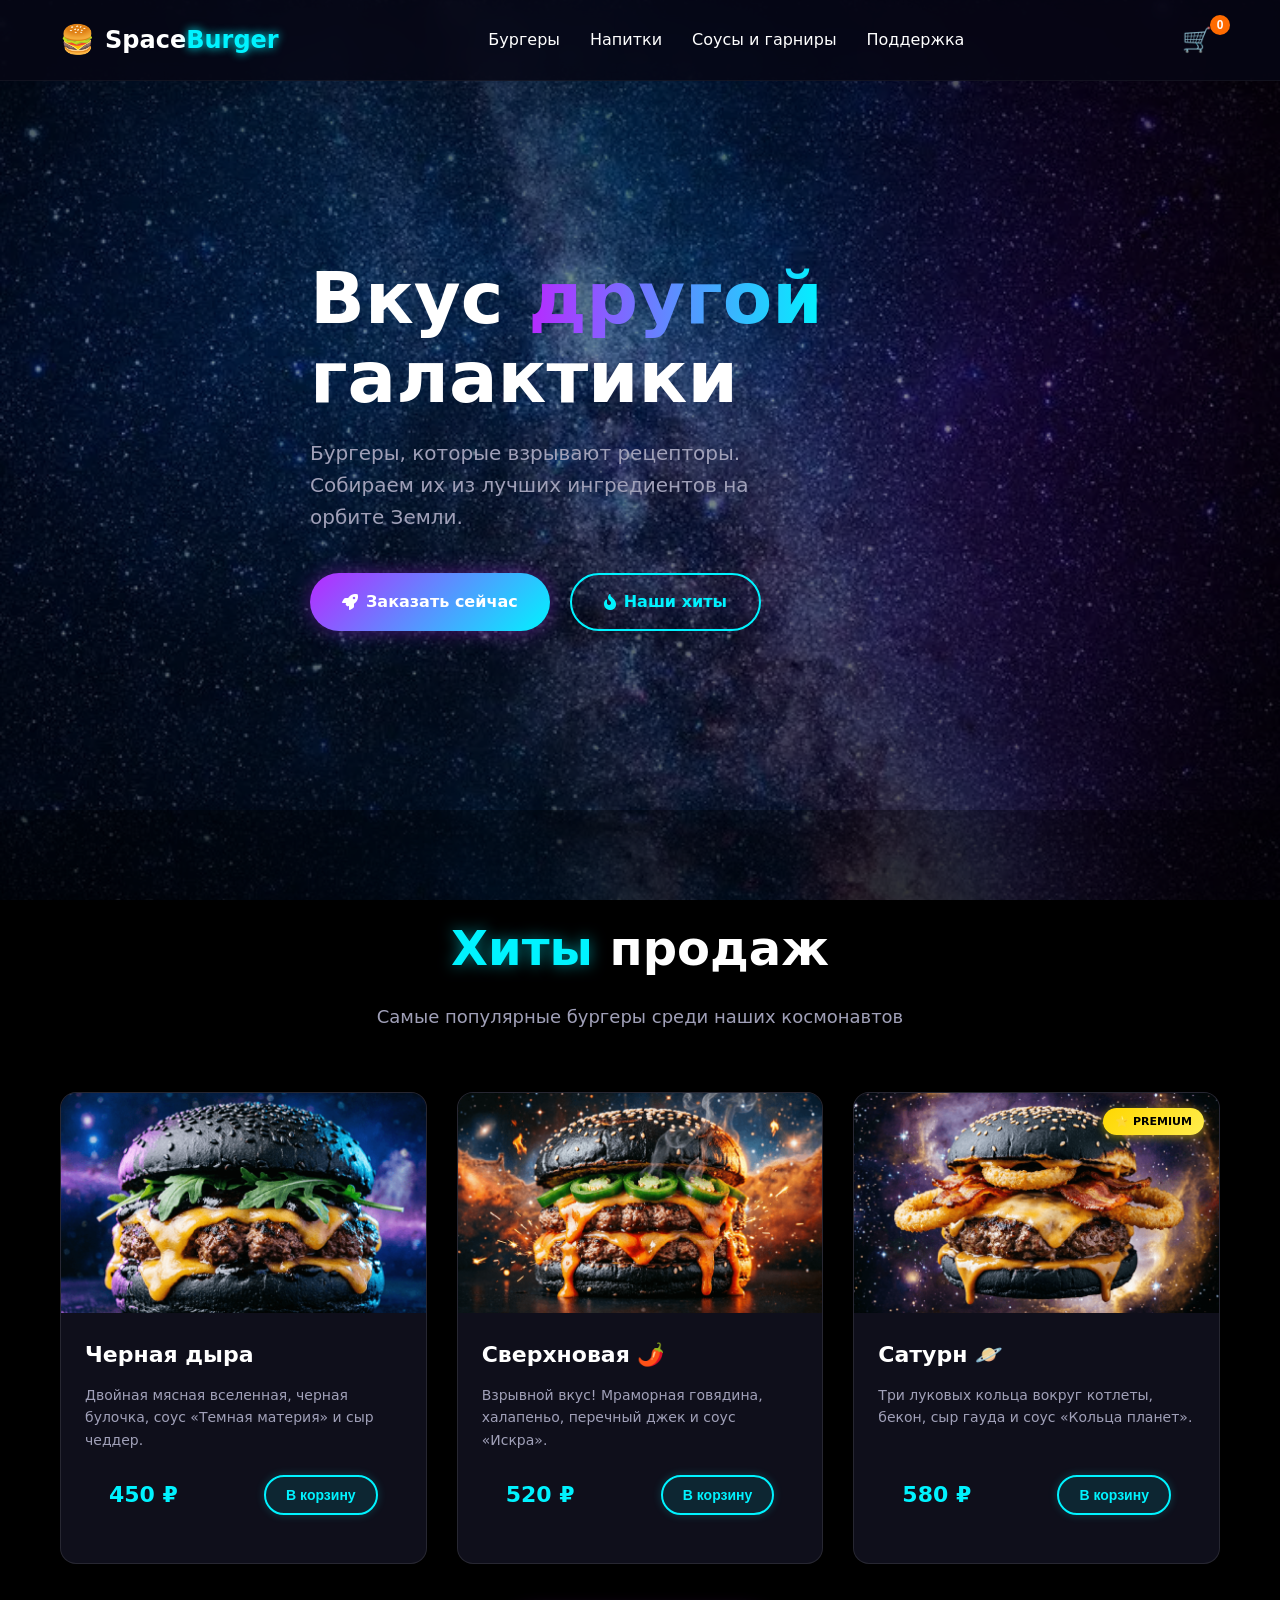
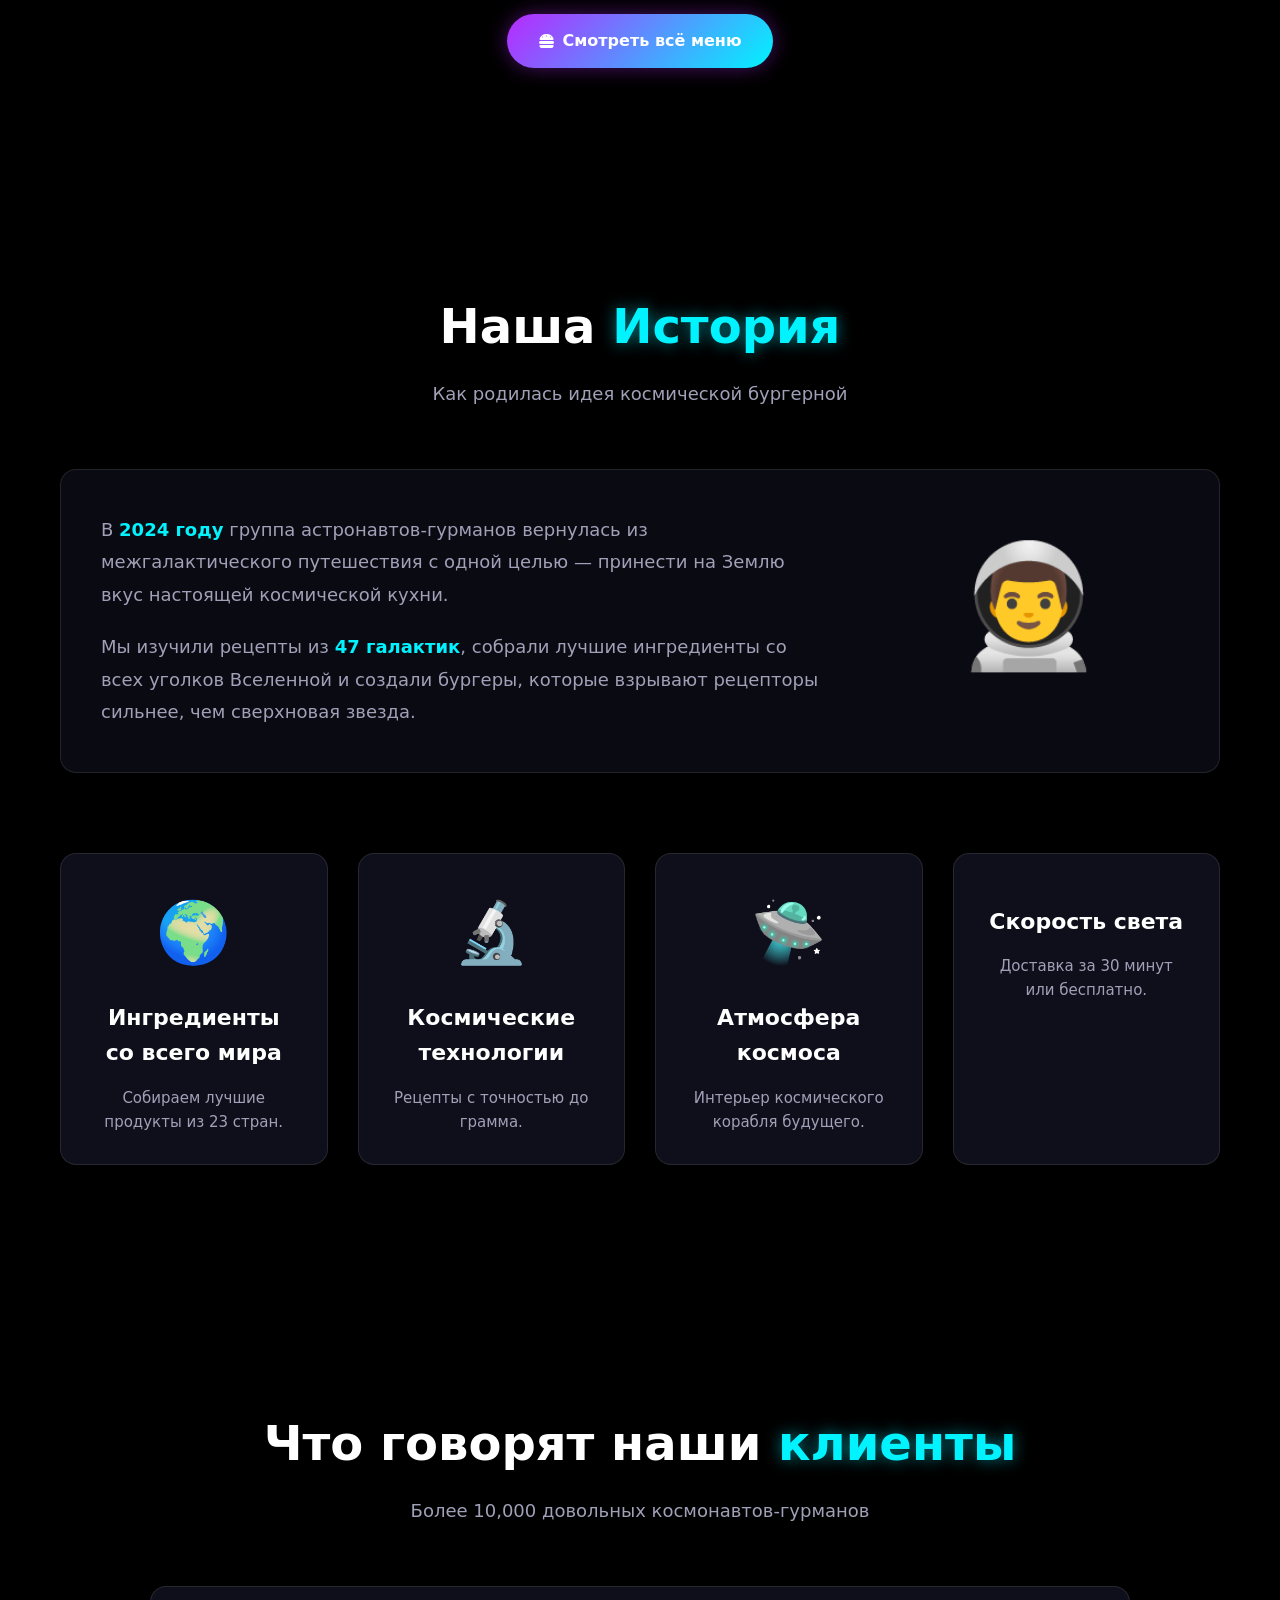
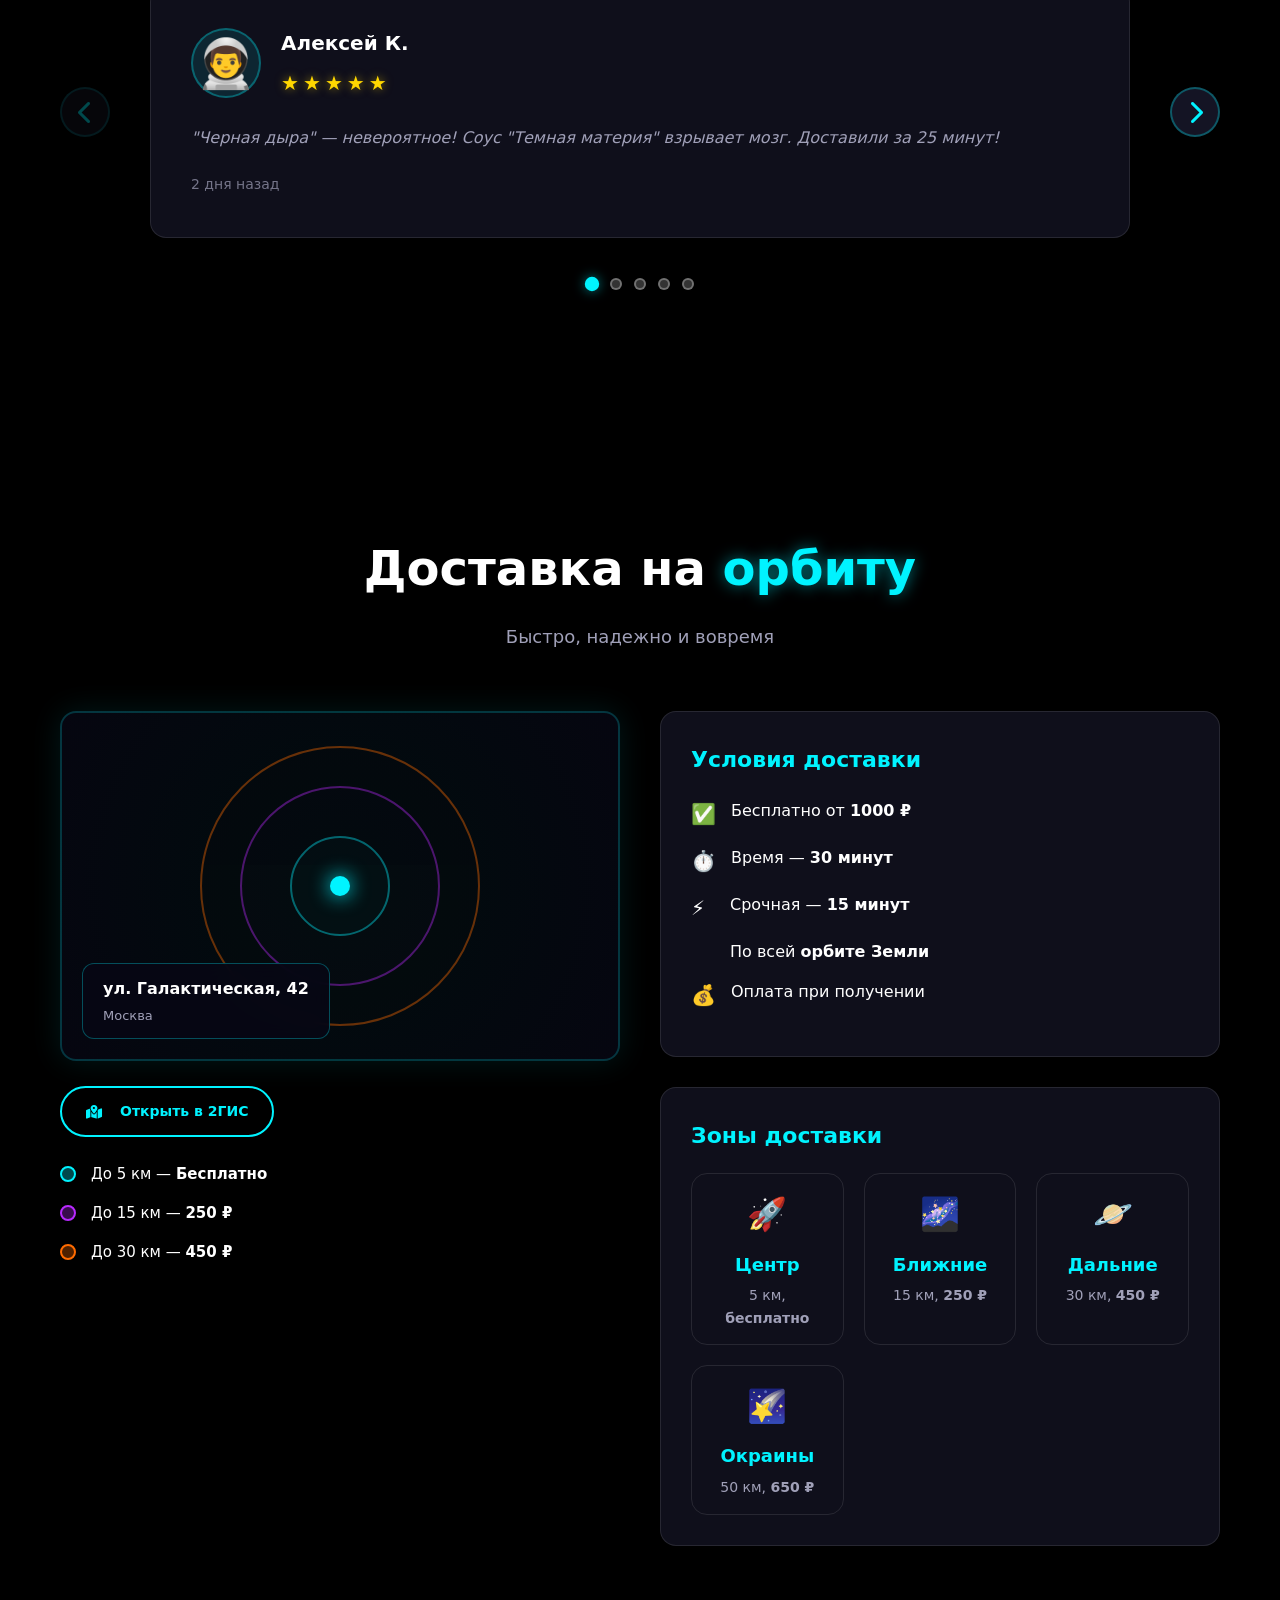
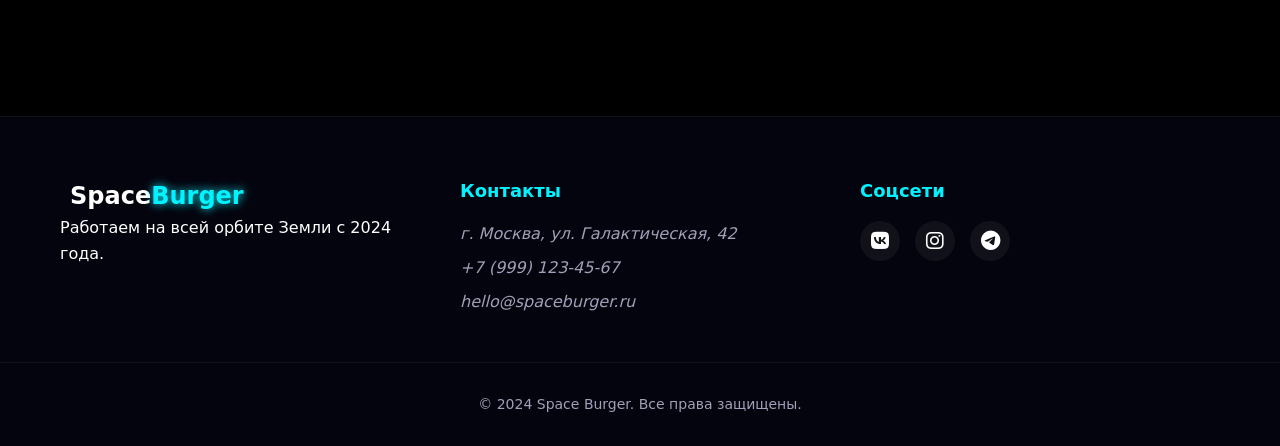
==== commit 3c0dafaa: "Поменял название изображения , поменял логику осистки корзины, поменял логику добавления в корзину, " ====
--- a/index.html
+++ b/index.html
@@ -81,73 +81,111 @@
           </p>
           <div class="hero__actions">
             <a href="burgers.html" class="btn btn--primary hero__btn">
-              <i class="fa-solid fa-burger"></i> Смотреть меню
+              <i class="fa-solid fa-rocket"></i> Заказать сейчас
             </a>
-            <a href="#about" class="btn btn--secondary hero__btn">
-              <i class="fa-solid fa-circle-info"></i> О нас
+            <a href="#hits" class="btn btn--secondary hero__btn">
+              <i class="fa-solid fa-fire-flame-curved"></i> Наши хиты
             </a>
           </div>
         </div>
       </section>
 
-      <!-- ПРЕВЬЮ КАТЕГОРИЙ МЕНЮ -->
-      <section class="home-categories" id="categories">
+      <!-- ХИТЫ ПРОДАЖ -->
+      <section class="home-hits" id="hits">
         <div class="container">
           <h2 class="section-title">
-            Наше <span class="section-title__accent">Меню</span>
+            <span class="section-title__accent">Хиты</span> продаж
           </h2>
           <p class="section-desc">
-            Выбери категорию и отправляйся в гастрономическое путешествие
+            Самые популярные бургеры среди наших космонавтов
           </p>
 
-          <div class="home-categories__grid">
-            <!-- Бургеры -->
-            <a href="burgers.html" class="category-card category-card--burgers">
-              <div class="category-card__bg">🍔</div>
-              <div class="category-card__content">
-                <div class="category-card__icon">
-                  <i class="fa-solid fa-burger"></i>
-                </div>
-                <h3 class="category-card__title">Бургеры</h3>
-                <p class="category-card__desc">
-                  6 уникальных рецептов + конструктор
+          <div class="menu__grid">
+            <article class="menu-card" data-category="all">
+              <img
+                src="img/burger-blackhole-800.png"
+                alt="Черная дыра"
+                class="menu-card__img"
+                loading="lazy"
+              />
+              <div class="menu-card__body">
+                <h3 class="menu-card__title">Черная дыра</h3>
+                <p class="menu-card__desc">
+                  Двойная мясная вселенная, черная булочка, соус «Темная
+                  материя» и сыр чеддер.
                 </p>
-                <span class="category-card__link">
-                  Смотреть <i class="fa-solid fa-arrow-right"></i>
-                </span>
-              </div>
-            </a>
-
-            <!-- Напитки -->
-            <a href="drinks.html" class="category-card category-card--drinks">
-              <div class="category-card__bg">🥤</div>
-              <div class="category-card__content">
-                <div class="category-card__icon">
-                  <i class="fa-solid fa-glass-water"></i>
-                </div>
-                <h3 class="category-card__title">Напитки</h3>
-                <p class="category-card__desc">8 освежающих напитков</p>
-                <span class="category-card__link">
-                  Смотреть <i class="fa-solid fa-arrow-right"></i>
-                </span>
-              </div>
-            </a>
-
-            <!-- Соусы и гарниры -->
-            <a href="sauces.html" class="category-card category-card--sauces">
-              <div class="category-card__bg">🍟</div>
-              <div class="category-card__content">
-                <div class="category-card__icon">
-                  <i class="fa-solid fa-utensils"></i>
-                </div>
-                <h3 class="category-card__title">Соусы и гарниры</h3>
-                <p class="category-card__desc">
-                  9 позиций для идеального дополнения
+                <div class="menu-card__footer">
+                  <span class="menu-card__price">450 ₽</span>
+                  <button
+                    type="button"
+                    class="btn btn--secondary menu-card__btn"
+                    data-id="1"
+                  >
+                    В корзину
+                  </button>
+                </div>
+              </div>
+            </article>
+
+            <article class="menu-card menu-card--spicy" data-category="spicy">
+              <img
+                src="img/burger-supernova-800.png"
+                alt="Сверхновая"
+                class="menu-card__img"
+                loading="lazy"
+              />
+              <div class="menu-card__body">
+                <h3 class="menu-card__title">Сверхновая 🌶️</h3>
+                <p class="menu-card__desc">
+                  Взрывной вкус! Мраморная говядина, халапеньо, перечный джек и
+                  соус «Искра».
                 </p>
-                <span class="category-card__link">
-                  Смотреть <i class="fa-solid fa-arrow-right"></i>
-                </span>
-              </div>
+                <div class="menu-card__footer">
+                  <span class="menu-card__price">520 ₽</span>
+                  <button
+                    type="button"
+                    class="btn btn--secondary menu-card__btn"
+                    data-id="2"
+                  >
+                    В корзину
+                  </button>
+                </div>
+              </div>
+            </article>
+
+            <article
+              class="menu-card menu-card--premium"
+              data-category="premium"
+            >
+              <img
+                src="img/burger-saturn-800.png"
+                alt="Сатурн"
+                class="menu-card__img"
+                loading="lazy"
+              />
+              <div class="menu-card__body">
+                <h3 class="menu-card__title">Сатурн 🪐</h3>
+                <p class="menu-card__desc">
+                  Три луковых кольца вокруг котлеты, бекон, сыр гауда и соус
+                  «Кольца планет».
+                </p>
+                <div class="menu-card__footer">
+                  <span class="menu-card__price">580 ₽</span>
+                  <button
+                    type="button"
+                    class="btn btn--secondary menu-card__btn"
+                    data-id="4"
+                  >
+                    В корзину
+                  </button>
+                </div>
+              </div>
+            </article>
+          </div>
+
+          <div class="home-hits__cta">
+            <a href="burgers.html" class="btn btn--primary">
+              <i class="fa-solid fa-burger"></i> Смотреть всё меню
             </a>
           </div>
         </div>
--- a/css/home.css
+++ b/css/home.css
@@ -1,5 +1,13 @@
 /* === ГЛАВНАЯ СТРАНИЦА === */
-
+/* Плавный скролл к якорям */
+html {
+  scroll-behavior: smooth;
+}
+
+/* Отступ для якорных ссылок (чтобы шапка не перекрывала контент) */
+#hits {
+  scroll-margin-top: 100px;
+}
 /* Hero кнопки */
 .hero__actions {
   display: flex;
@@ -164,6 +172,20 @@
 .delivery__map-link i {
   margin-right: 8px;
 }
+/* === ХИТЫ ПРОДАЖ === */
+.home-hits {
+  padding: 100px 0;
+  background: rgba(0, 0, 0, 0.3);
+}
+
+.home-hits__cta {
+  text-align: center;
+  margin-top: 50px;
+}
+
+.home-hits__cta .btn i {
+  margin-right: 8px;
+}
 
 /* Адаптивность */
 @media (max-width: 768px) {
@@ -175,6 +197,9 @@
     grid-template-columns: 1fr;
     gap: 20px;
   }
+  .home-hits {
+    padding: 60px 0;
+  }
 
   .category-card__content {
     padding: 30px 24px;
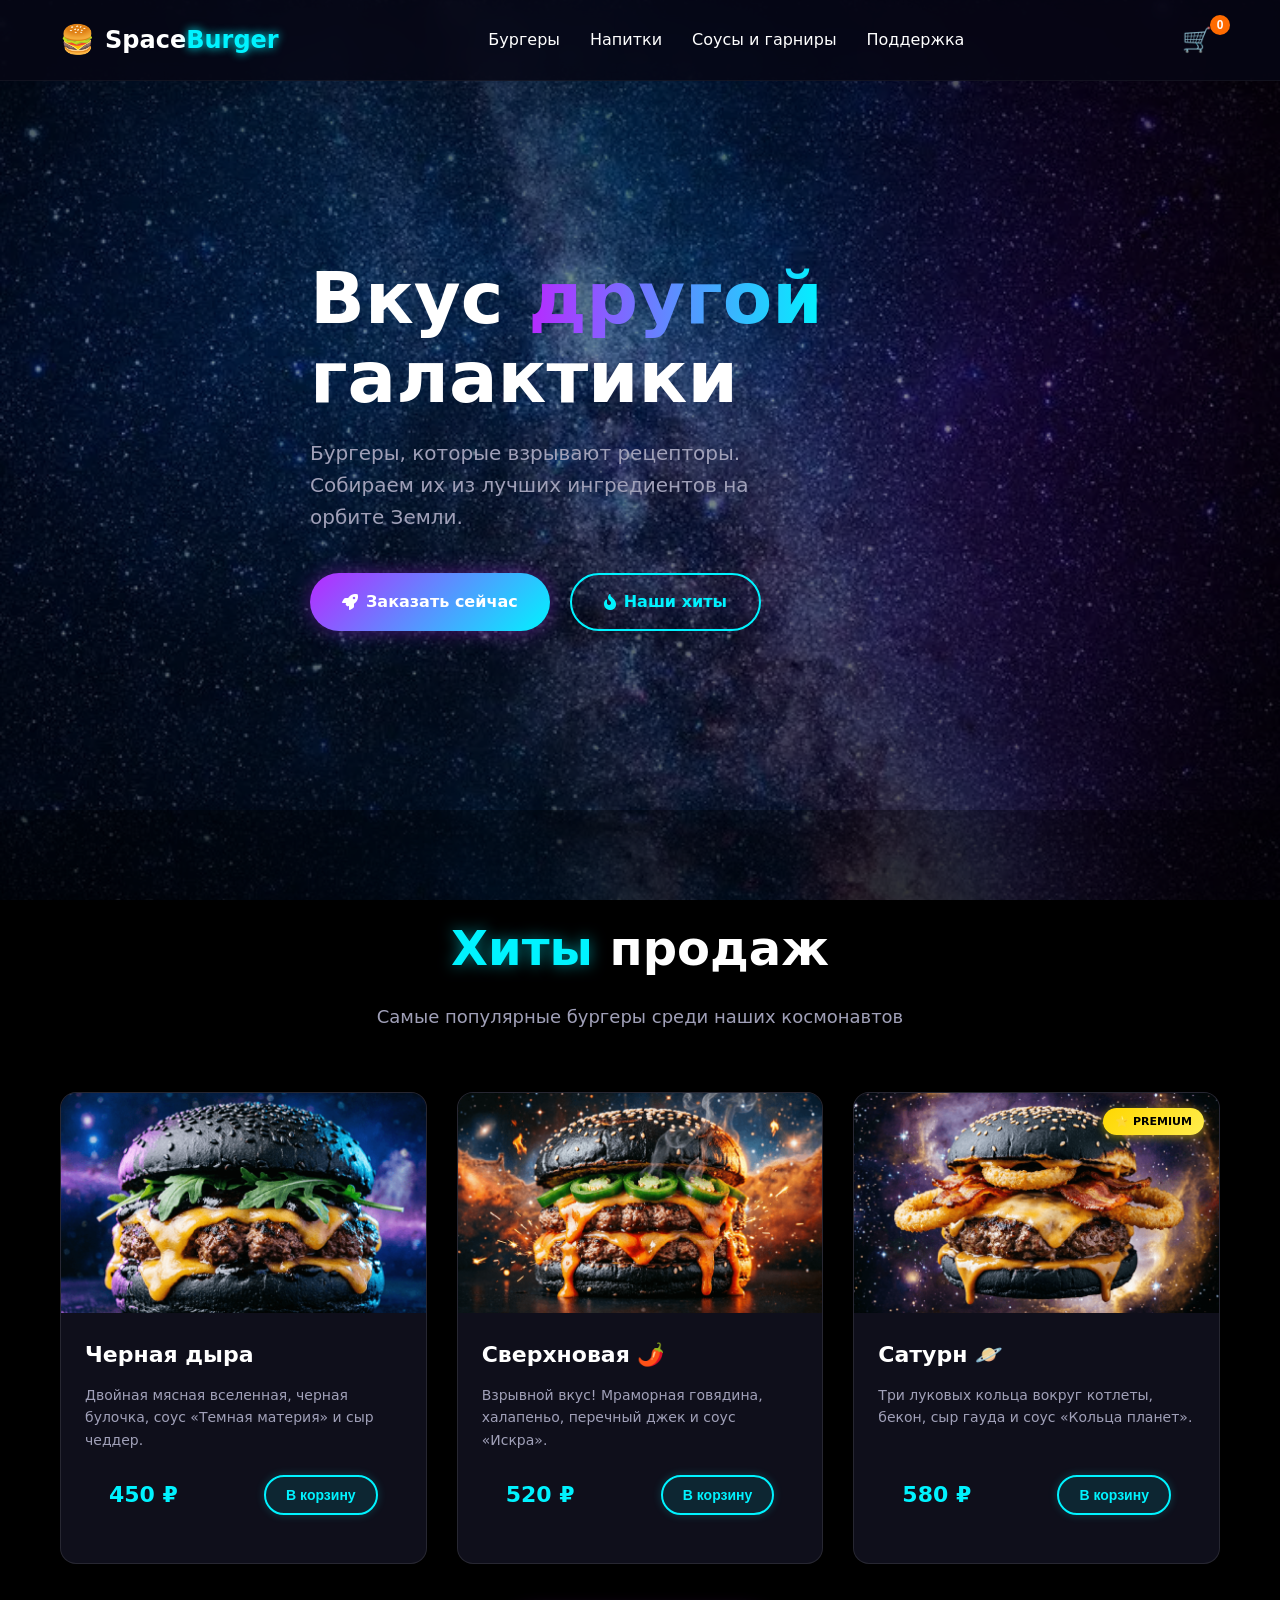
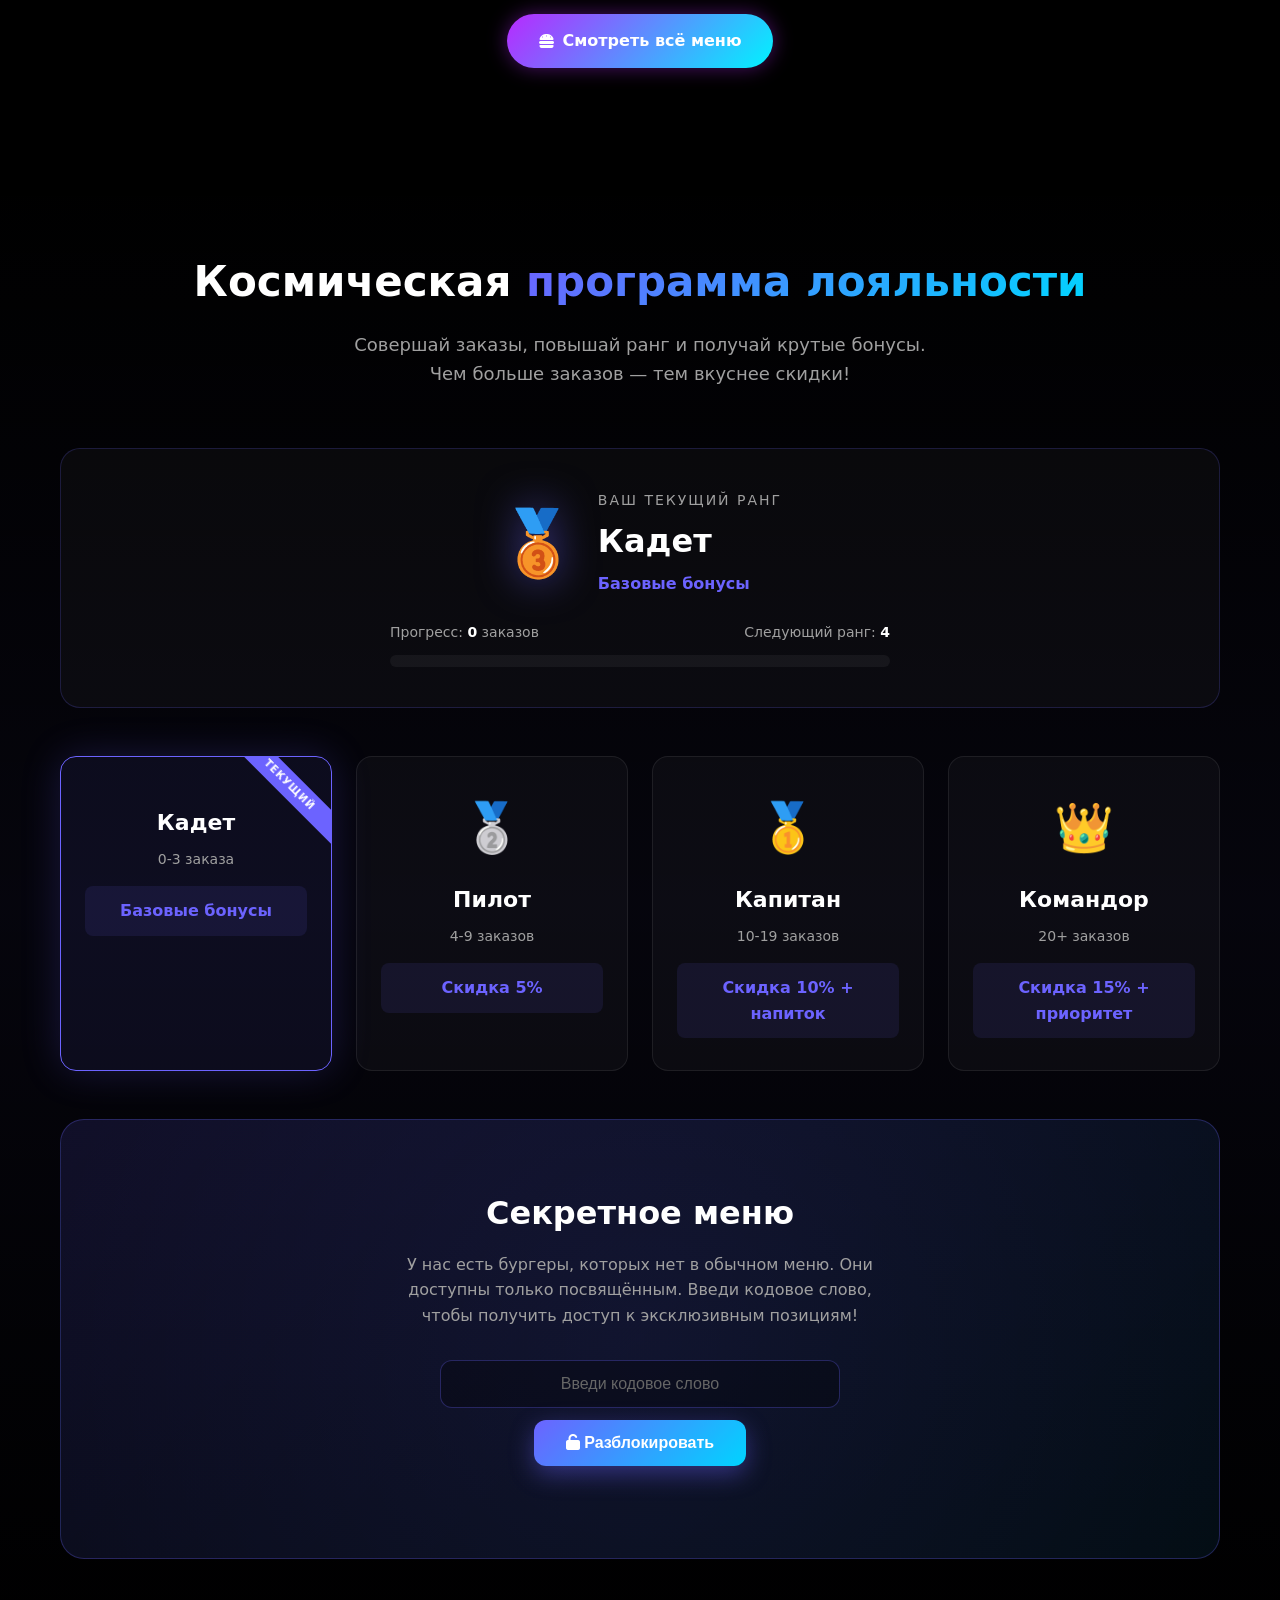
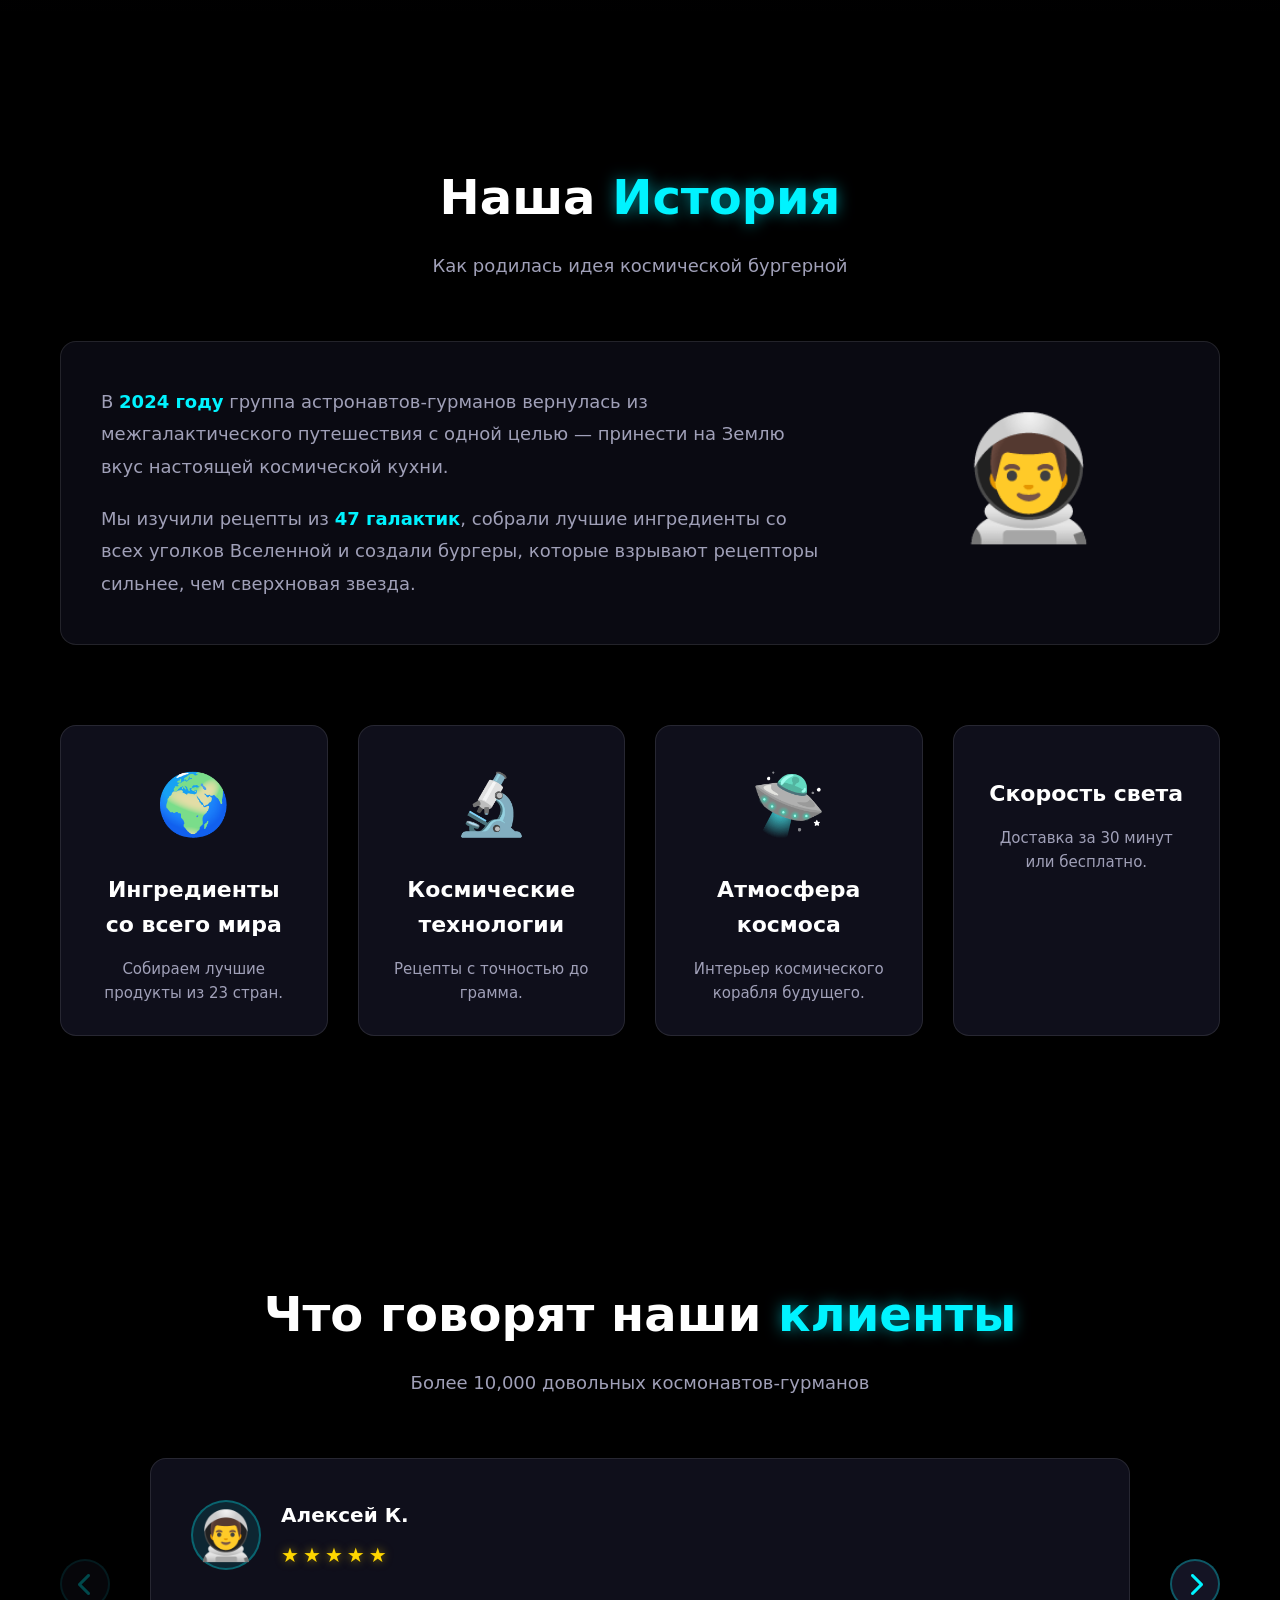
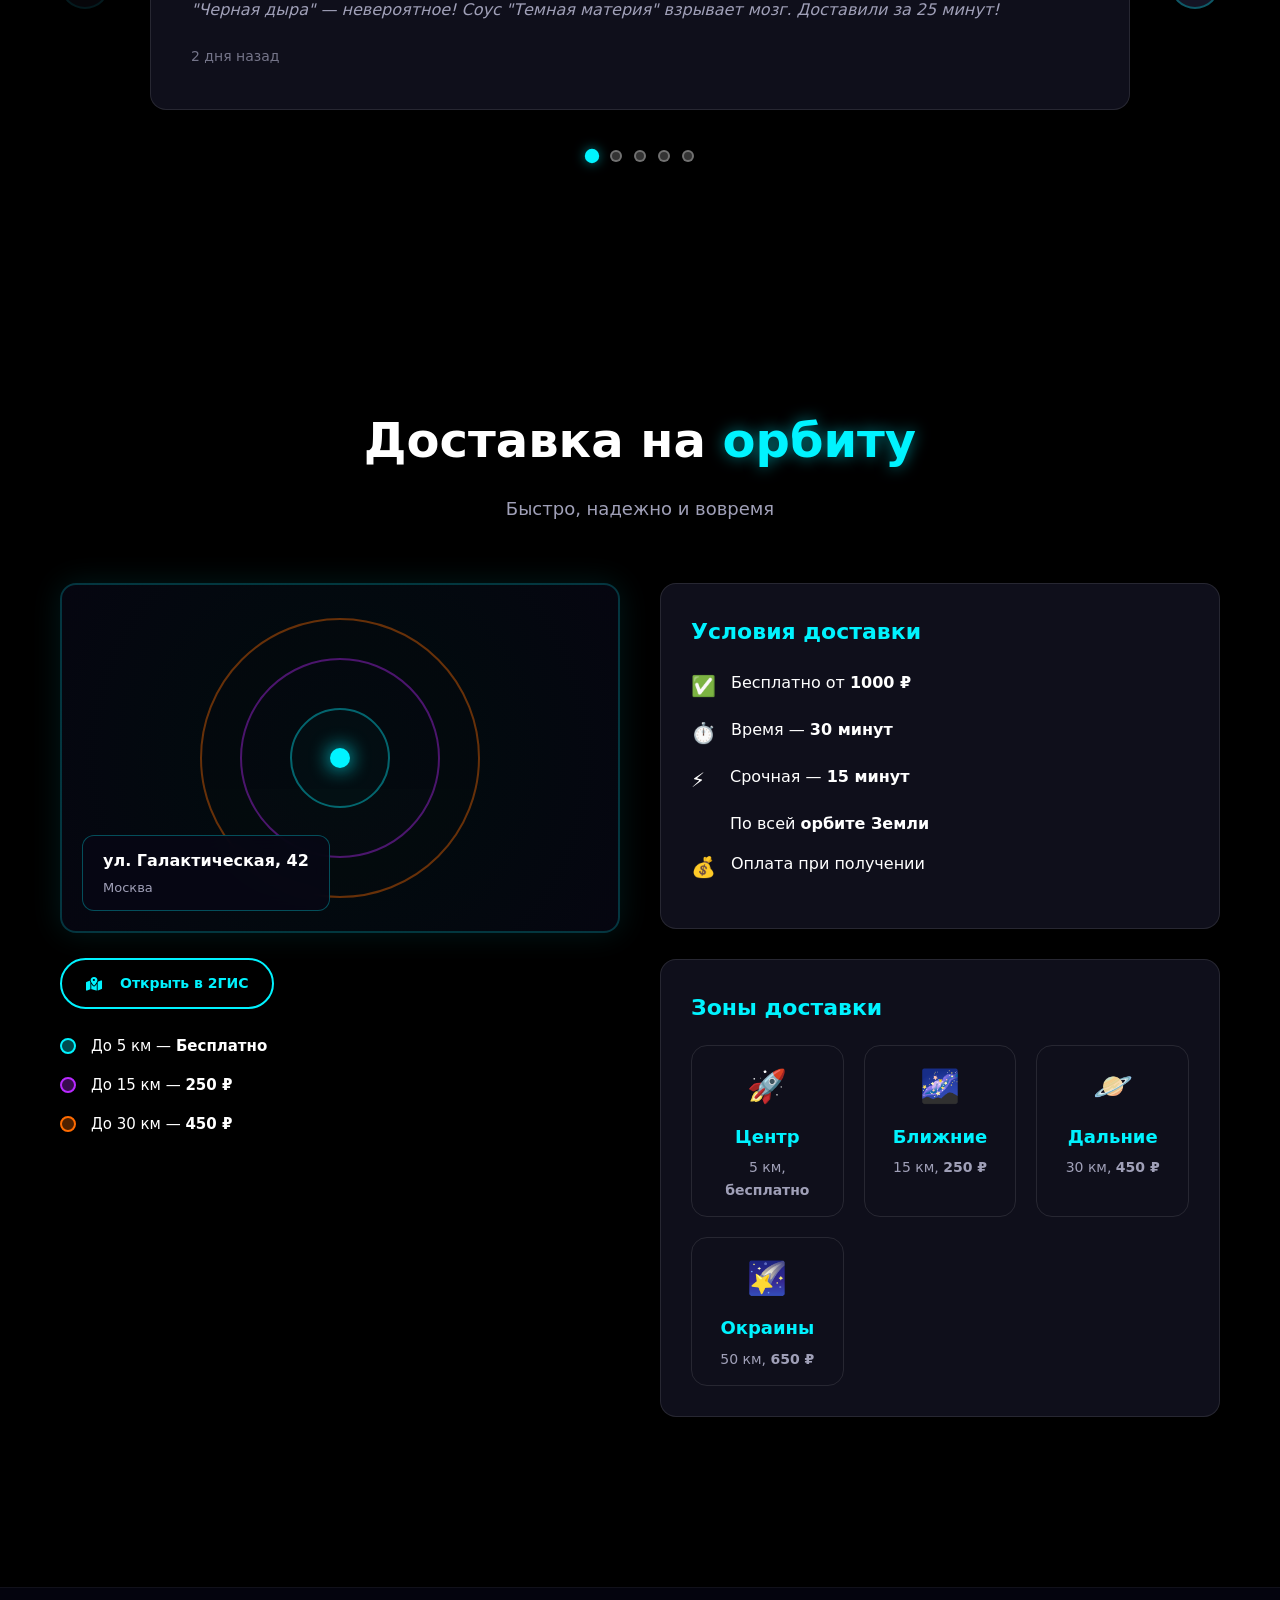
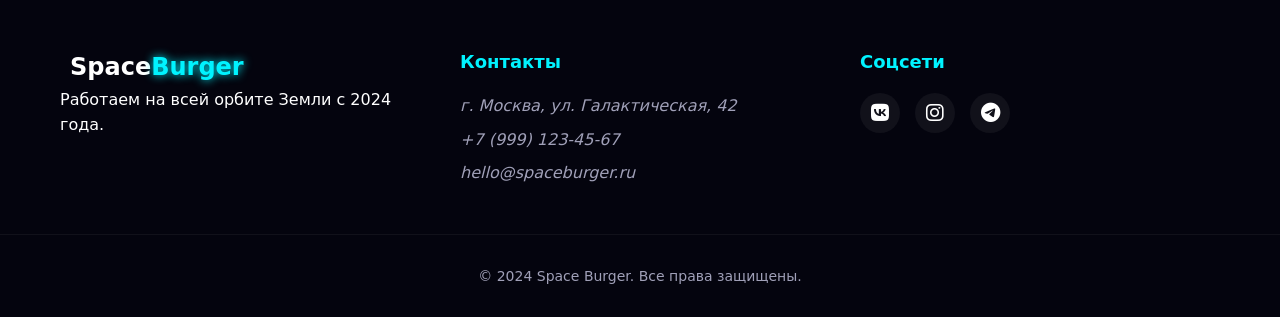
==== commit 249bbec4: "Обновил preview в README.md" ====
--- a/index.html
+++ b/index.html
@@ -23,7 +23,7 @@
       </div>
     </div>
 
-    <div class="space-bg" aria-hidden="true">
+    <div class="space-bg">
       <div class="space-bg__layer"></div>
     </div>
 
@@ -191,6 +191,169 @@
         </div>
       </section>
 
+      <!-- ПРОГРАММА ЛОЯЛЬНОСТИ -->
+      <section class="loyalty" id="loyaltySection">
+        <div class="container loyalty__container">
+          <div class="loyalty__header">
+            <h2 class="loyalty__title">
+              Космическая
+              <span class="loyalty__title--accent">программа лояльности</span>
+            </h2>
+            <p class="loyalty__subtitle">
+              Совершай заказы, повышай ранг и получай крутые бонусы. Чем больше
+              заказов — тем вкуснее скидки!
+            </p>
+          </div>
+
+          <!-- Текущий статус -->
+          <div class="loyalty__status">
+            <div class="loyalty__rank-display">
+              <span class="loyalty__rank-icon">🥉</span>
+              <div class="loyalty__rank-info">
+                <div class="loyalty__rank-label">Ваш текущий ранг</div>
+                <div class="loyalty__rank-name">Кадет</div>
+                <div class="loyalty__rank-bonus">Базовые бонусы</div>
+              </div>
+            </div>
+
+            <div class="loyalty__progress-wrapper">
+              <div class="loyalty__progress-info">
+                <span
+                  >Прогресс:
+                  <strong class="loyalty__progress-current">0</strong>
+                  заказов</span
+                >
+                <span
+                  >Следующий ранг:
+                  <strong class="loyalty__progress-next">4</strong></span
+                >
+              </div>
+              <div class="loyalty__progress-bar">
+                <div class="loyalty__progress-fill" style="width: 0%"></div>
+              </div>
+            </div>
+          </div>
+
+          <!-- Сетка рангов -->
+          <div class="loyalty__ranks">
+            <div class="loyalty__rank-card" data-rank="Кадет">
+              <span class="loyalty__rank-card-icon"></span>
+              <h3 class="loyalty__rank-card-name">Кадет</h3>
+              <p class="loyalty__rank-card-orders">0-3 заказа</p>
+              <div class="loyalty__rank-card-bonus">Базовые бонусы</div>
+            </div>
+
+            <div class="loyalty__rank-card" data-rank="Пилот">
+              <span class="loyalty__rank-card-icon">🥈</span>
+              <h3 class="loyalty__rank-card-name">Пилот</h3>
+              <p class="loyalty__rank-card-orders">4-9 заказов</p>
+              <div class="loyalty__rank-card-bonus">Скидка 5%</div>
+            </div>
+
+            <div class="loyalty__rank-card" data-rank="Капитан">
+              <span class="loyalty__rank-card-icon">🥇</span>
+              <h3 class="loyalty__rank-card-name">Капитан</h3>
+              <p class="loyalty__rank-card-orders">10-19 заказов</p>
+              <div class="loyalty__rank-card-bonus">Скидка 10% + напиток</div>
+            </div>
+
+            <div class="loyalty__rank-card" data-rank="Командор">
+              <span class="loyalty__rank-card-icon">👑</span>
+              <h3 class="loyalty__rank-card-name">Командор</h3>
+              <p class="loyalty__rank-card-orders">20+ заказов</p>
+              <div class="loyalty__rank-card-bonus">Скидка 15% + приоритет</div>
+            </div>
+          </div>
+
+          <!-- Секретное меню -->
+          <div class="secret-menu">
+            <div class="secret-menu__content">
+              <span class="secret-menu__icon"></span>
+              <h3 class="secret-menu__title">Секретное меню</h3>
+              <p class="secret-menu__text">
+                У нас есть бургеры, которых нет в обычном меню. Они доступны
+                только посвящённым. Введи кодовое слово, чтобы получить доступ к
+                эксклюзивным позициям!
+              </p>
+
+              <form class="secret-menu__form">
+                <input
+                  type="text"
+                  class="secret-menu__input"
+                  placeholder="Введи кодовое слово"
+                  autocomplete="off"
+                />
+                <button type="submit" class="secret-menu__btn">
+                  <i class="fa-solid fa-unlock"></i> Разблокировать
+                </button>
+              </form>
+
+              <div class="secret-menu__message"></div>
+            </div>
+
+            <!-- Секретные позиции (скрыты по умолчанию) -->
+            <div class="secret-items">
+              <h4 class="secret-items__title">🌟 Эксклюзивные позиции</h4>
+              <div class="secret-items__grid">
+                <article class="menu-card menu-card--premium">
+                  <div class="menu-card__img-wrapper">
+                    <img
+                      src="img/secret-burger-1.png"
+                      alt="Чёрная дыра XL"
+                      class="menu-card__img"
+                    />
+                  </div>
+                  <div class="menu-card__body">
+                    <h3 class="menu-card__title">Чёрная дыра XL 🌑</h3>
+                    <p class="menu-card__desc">
+                      5 котлет, 3 вида сыра, бекон, халапеньо и секретный соус
+                      "Тёмная материя"
+                    </p>
+                    <div class="menu-card__footer">
+                      <span class="menu-card__price">990 ₽</span>
+                      <button
+                        type="button"
+                        class="btn btn--secondary menu-card__btn"
+                        data-id="100"
+                      >
+                        В корзину
+                      </button>
+                    </div>
+                  </div>
+                </article>
+
+                <article class="menu-card menu-card--spicy">
+                  <div class="menu-card__img-wrapper">
+                    <img
+                      src="img/secret-burger-2.png"
+                      alt="Квантовый взрыв"
+                      class="menu-card__img"
+                    />
+                  </div>
+                  <div class="menu-card__body">
+                    <h3 class="menu-card__title">Квантовый взрыв 💥</h3>
+                    <p class="menu-card__desc">
+                      Двойная котлета, три острых соуса, перец чили и хрустящий
+                      лук
+                    </p>
+                    <div class="menu-card__footer">
+                      <span class="menu-card__price">690 ₽</span>
+                      <button
+                        type="button"
+                        class="btn btn--secondary menu-card__btn"
+                        data-id="101"
+                      >
+                        В корзину
+                      </button>
+                    </div>
+                  </div>
+                </article>
+              </div>
+            </div>
+          </div>
+        </div>
+      </section>
+
       <!-- О НАС -->
       <section class="about" id="about">
         <div class="container about__container">
@@ -567,7 +730,7 @@
     </footer>
 
     <!-- МОДАЛКА КОРЗИНЫ -->
-    <div class="cart-modal" id="cartModal" aria-hidden="true">
+    <div class="cart-modal" id="cartModal">
       <div class="cart-modal__overlay"></div>
       <div class="cart-modal__content">
         <button class="cart-modal__close" aria-label="Закрыть">
@@ -597,9 +760,117 @@
         </div>
       </div>
     </div>
-
+    <!-- МОДАЛКА ОФОРМЛЕНИЯ ЗАКАЗА -->
+    <div class="checkout-modal" id="checkoutModal">
+      <div class="checkout-modal__overlay"></div>
+      <div class="checkout-modal__content">
+        <button class="checkout-modal__close" aria-label="Закрыть">
+          <i class="fa-solid fa-xmark"></i>
+        </button>
+        <h2 class="checkout-modal__title">Оформление заказа</h2>
+        <p class="checkout-modal__subtitle">Заполни данные для доставки</p>
+
+        <form class="checkout-form" id="checkoutForm" novalidate>
+          <div class="checkout-form__group">
+            <label class="checkout-form__label" for="name">
+              <i class="fa-solid fa-user checkout-form__icon"></i> Имя
+            </label>
+            <input
+              type="text"
+              id="name"
+              class="checkout-form__input"
+              placeholder="Как к вам обращаться?"
+              required
+            />
+            <span class="checkout-form__error" id="nameError"
+              >Введите корректное имя</span
+            >
+          </div>
+          <div class="checkout-form__group">
+            <label class="checkout-form__label" for="phone">
+              <i class="fa-solid fa-phone checkout-form__icon"></i> Телефон
+            </label>
+            <input
+              type="tel"
+              id="phone"
+              class="checkout-form__input"
+              placeholder="+7 (999) 123-45-67"
+              required
+            />
+            <span class="checkout-form__error" id="phoneError"
+              >Формат: +7 (999) 123-45-67</span
+            >
+          </div>
+          <div class="checkout-form__group">
+            <label class="checkout-form__label" for="address">
+              <i class="fa-solid fa-location-dot checkout-form__icon"></i> Адрес
+            </label>
+            <input
+              type="text"
+              id="address"
+              class="checkout-form__input"
+              placeholder="Улица, дом, квартира"
+              required
+            />
+            <span class="checkout-form__error" id="addressError"
+              >Введите полный адрес</span
+            >
+          </div>
+          <div class="checkout-form__group">
+            <label class="checkout-form__label" for="comment">
+              <i class="fa-solid fa-comment checkout-form__icon"></i>
+              Комментарий
+              <span class="checkout-form__optional">(необязательно)</span>
+            </label>
+            <textarea
+              id="comment"
+              class="checkout-form__input checkout-form__textarea"
+              placeholder="Пожелания к заказу"
+              rows="3"
+            ></textarea>
+          </div>
+          <div class="checkout-form__summary">
+            <div class="checkout-form__total">
+              <span>Итого:</span>
+              <span class="checkout-form__total-price" id="checkoutTotal"
+                >0 ₽</span
+              >
+            </div>
+          </div>
+          <button type="submit" class="btn btn--primary checkout-form__submit">
+            <span class="checkout-form__submit-text"
+              ><i class="fa-solid fa-rocket"></i> Отправить</span
+            >
+            <span class="checkout-form__submit-loading" style="display: none"
+              ><span class="spinner"></span> Отправляем...</span
+            >
+          </button>
+        </form>
+
+        <!-- Экран успеха -->
+        <div
+          class="checkout-success"
+          id="checkoutSuccess"
+          style="display: none"
+        >
+          <div class="checkout-success__content">
+            <div class="checkout-success__rocket">🚀</div>
+            <h3 class="checkout-success__title">Заказ принят!</h3>
+            <p class="checkout-success__text">
+              Бургер летит к вам!<br />Свяжемся через 5 минут.
+            </p>
+            <button
+              class="btn btn--primary checkout-success__btn"
+              id="successCloseBtn"
+            >
+              Отлично!
+            </button>
+          </div>
+        </div>
+      </div>
+    </div>
     <!-- МОДАЛКА ПОДТВЕРЖДЕНИЯ ОЧИСТКИ -->
-    <div class="confirm-modal" id="confirmModal" aria-hidden="true">
+    <div class="confirm-modal" id="confirmModal">
       <div class="confirm-modal__overlay"></div>
       <div class="confirm-modal__content">
         <div class="confirm-modal__icon">
--- a/css/style.css
+++ b/css/style.css
@@ -13,6 +13,7 @@
 @import url("builder.css");
 @import url("about.css");
 @import url("reviews.css");
+@import url("loyalty.css");
 @import url("delivery.css");
 @import url("footer.css");
 @import url("modals.css");
